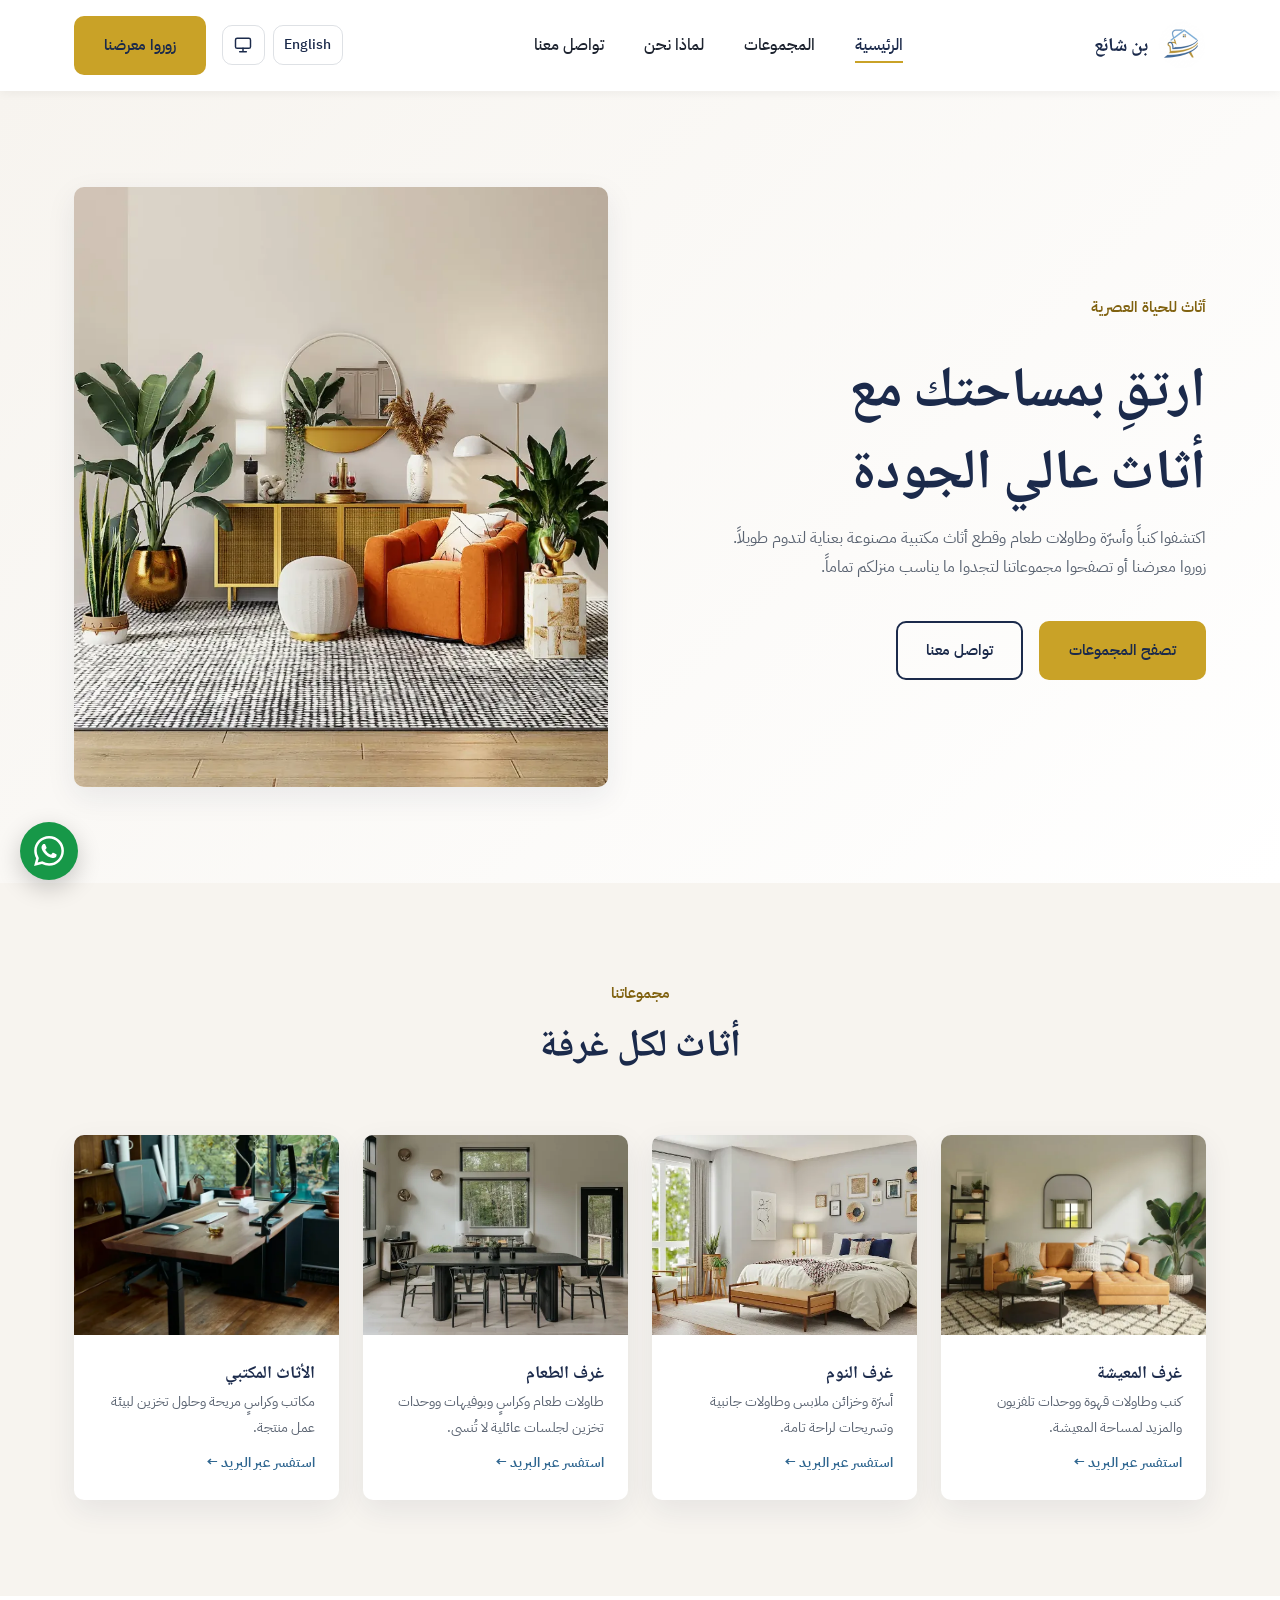
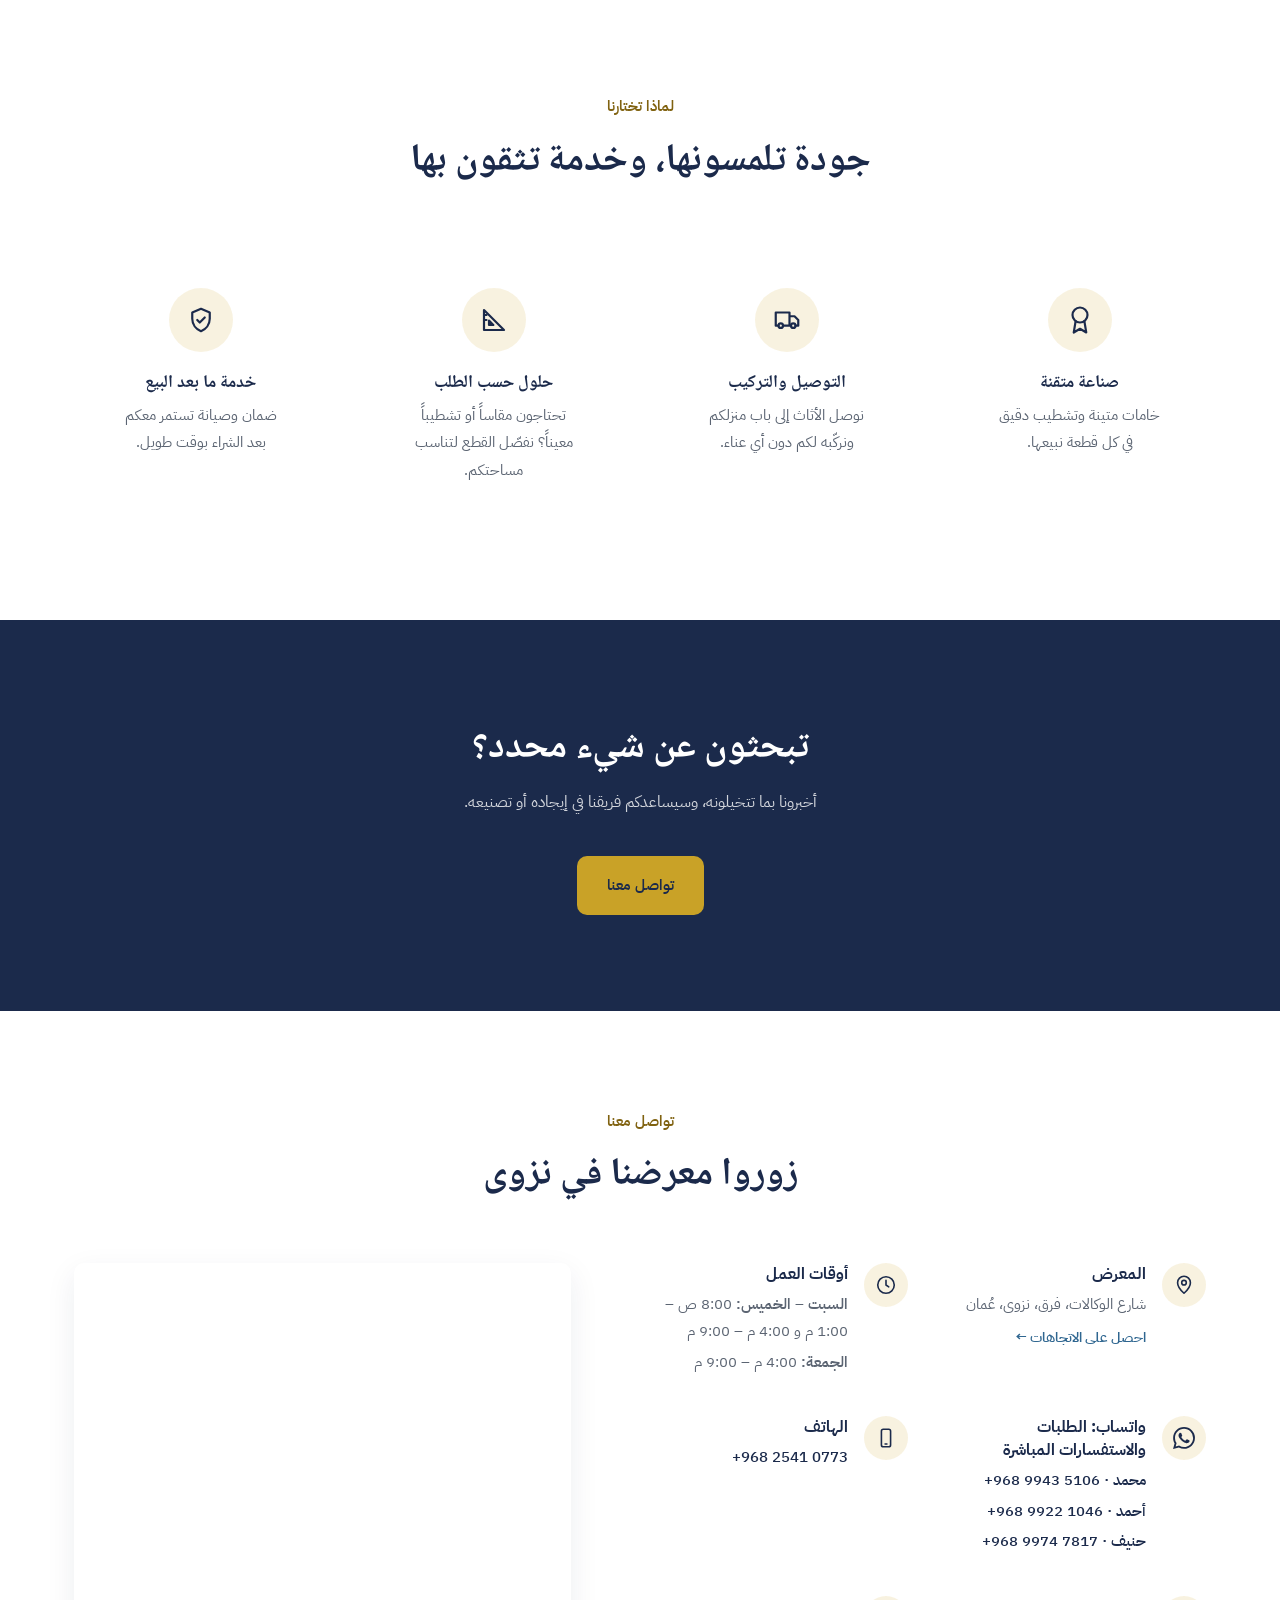
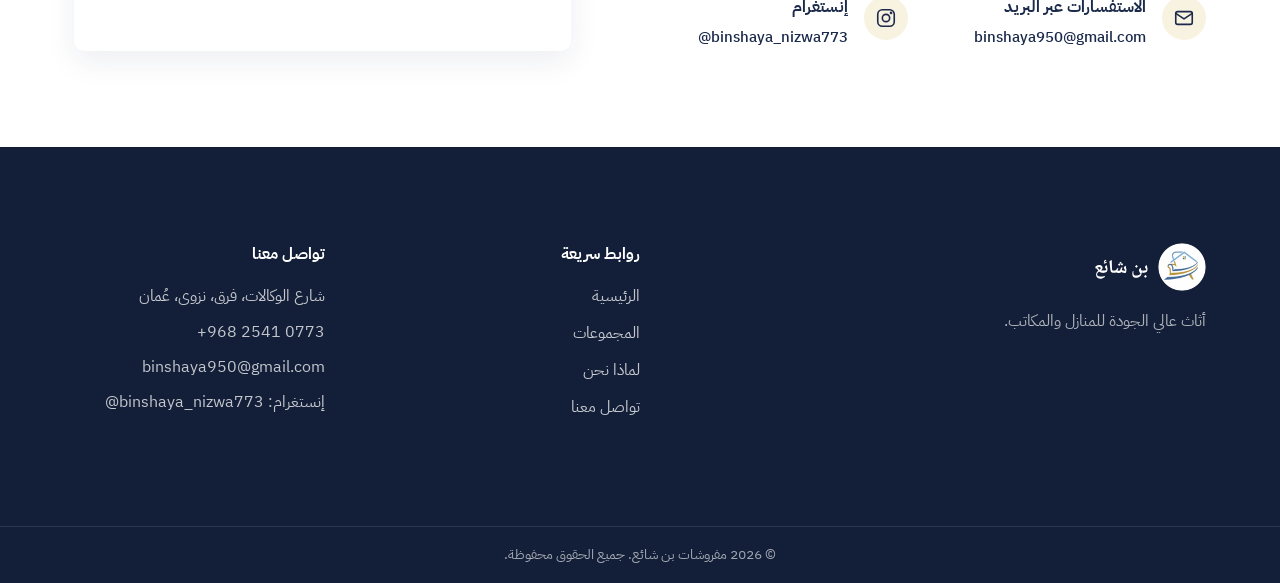
==== docs/ar/index.html @ 0870b2ce "Add Arabic version of the site with a language switch New /ar/ page (lang=ar, dir=rtl) with full Ara" ====
<!DOCTYPE html>
<html lang = "ar" dir = "rtl">
<head>
    <meta charset ="UTF-8">
    <meta name ="viewport" content="width=device-width, initial-scale=1.0">
    <meta name = "description" content = "معرض مفروشات بن شائع في فرق، نزوى: كنب وغرف نوم وطاولات طعام وأثاث مكتبي، مع التوصيل والتركيب والتفصيل حسب المقاس. زوروا معرضنا أو راسلونا عبر واتساب.">
    <meta name = "theme-color" content = "#1B2A4B">
    <meta name = "color-scheme" content = "light dark">

    <!-- Apply the saved theme before the page is drawn, so it never flashes the wrong colours -->
    <script>
        try {
            const savedTheme = localStorage.getItem('theme');
            if (savedTheme === 'light' || savedTheme === 'dark') document.documentElement.dataset.theme = savedTheme;
        } catch (error) {}
    </script>

    <title> مفروشات بن شائع | معرض أثاث في نزوى، عُمان </title>

    <link rel = "canonical" href = "https://binshaya-furniture.github.io/ar/">
    <link rel = "alternate" hreflang = "en" href = "https://binshaya-furniture.github.io/">
    <link rel = "alternate" hreflang = "ar" href = "https://binshaya-furniture.github.io/ar/">
    <link rel = "alternate" hreflang = "x-default" href = "https://binshaya-furniture.github.io/">
    <link rel = "icon" href = "../assets/images/logo-96.png" type = "image/png" sizes = "96x96">
    <link rel = "apple-touch-icon" href = "../assets/images/apple-touch-icon.png">

    <!-- Link previews when the site is shared (WhatsApp, Instagram, Facebook, X) -->
    <meta property = "og:type" content = "website">
    <meta property = "og:site_name" content = "مفروشات بن شائع">
    <meta property = "og:title" content = "مفروشات بن شائع | معرض أثاث في نزوى، عُمان">
    <meta property = "og:description" content = "كنب وغرف نوم وطاولات طعام وأثاث مكتبي، مع التوصيل والتركيب والتفصيل حسب المقاس. زوروا معرضنا في فرق، نزوى.">
    <meta property = "og:url" content = "https://binshaya-furniture.github.io/ar/">
    <meta property = "og:image" content = "https://binshaya-furniture.github.io/assets/images/og-image-ar.jpg">
    <meta property = "og:image:width" content = "1200">
    <meta property = "og:image:height" content = "630">
    <meta property = "og:image:alt" content = "معرض مفروشات بن شائع في نزوى، عُمان">
    <meta property = "og:locale" content = "ar_OM">
    <meta property = "og:locale:alternate" content = "en_US">
    <meta name = "twitter:card" content = "summary_large_image">

    <!-- Business details for Google Search and Maps -->
    <script type = "application/ld+json">
    {
        "@context": "https://schema.org",
        "@type": "FurnitureStore",
        "name": "مفروشات بن شائع",
        "alternateName": "Bin Shaya'a Furniture",
        "url": "https://binshaya-furniture.github.io/ar/",
        "logo": "https://binshaya-furniture.github.io/assets/images/logo.png",
        "image": "https://binshaya-furniture.github.io/assets/images/og-image-ar.jpg",
        "telephone": "+96825410773",
        "email": "binshaya950@gmail.com",
        "address": {
            "@type": "PostalAddress",
            "streetAddress": "شارع الوكالات، فرق",
            "addressLocality": "نزوى",
            "addressRegion": "الداخلية",
            "addressCountry": "OM"
        },
        "geo": {
            "@type": "GeoCoordinates",
            "latitude": 22.8949019,
            "longitude": 57.5307209
        },
        "hasMap": "https://maps.app.goo.gl/mPP3jFH5fj2A8CNR6",
        "openingHoursSpecification": [
            {
                "@type": "OpeningHoursSpecification",
                "dayOfWeek": ["Saturday", "Sunday", "Monday", "Tuesday", "Wednesday", "Thursday"],
                "opens": "08:00",
                "closes": "13:00"
            },
            {
                "@type": "OpeningHoursSpecification",
                "dayOfWeek": ["Saturday", "Sunday", "Monday", "Tuesday", "Wednesday", "Thursday", "Friday"],
                "opens": "16:00",
                "closes": "21:00"
            }
        ],
        "sameAs": ["https://www.instagram.com/binshaya_nizwa773/"]
    }
    </script>

    <!-- Google Fonts -->
    <link rel = "preconnect" href = "https://fonts.googleapis.com">
    <link rel = "preconnect" href = "https://fonts.gstatic.com" crossorigin>
    <link href = "https://fonts.googleapis.com/css2?family=Fraunces:opsz,wght@9..144,600..700&family=IBM+Plex+Sans+Arabic:wght@400;500;600&family=Noto+Naskh+Arabic:wght@600..700&display=swap" rel = "stylesheet">

    <link rel = "stylesheet" href = "../css/style.css">

</head>
<body>

    <header class = "site-header">
        <div class = "container nav-container">

            <a href = "#home" class = "logo">
                <img src = "../assets/images/logo-96.png" class = "logo-img" alt = "" width = "96" height = "96">
                <span class = "logo-text"> بن شائع </span>
            </a>

            <nav class = "main-nav" id = "main-nav" aria-label = "القائمة الرئيسية">
                <ul class = "nav-list" >

                    <li><a href="#home" class = "nav-link"> الرئيسية </a></li>
                    <li><a href="#collections" class = "nav-link"> المجموعات </a></li>
                    <li><a href="#why-us" class = "nav-link"> لماذا نحن </a></li>
                    <li><a href="#contact" class = "nav-link"> تواصل معنا </a></li>

                </ul>
            </nav>

            <div class = "header-actions">

                <a href = "../" class = "lang-switch" lang = "en" hreflang = "en"> English </a>

                <div class = "theme-switcher">
                    <button type = "button" class = "theme-toggle" id = "theme-toggle" aria-label = "المظهر" aria-haspopup = "true" aria-expanded = "false" aria-controls = "theme-menu">
                        <svg class = "theme-icon theme-icon-light" viewBox = "0 0 24 24" aria-hidden = "true"><circle cx = "12" cy = "12" r = "4"/><path d = "M12 2v2M12 20v2M4.9 4.9l1.4 1.4M17.7 17.7l1.4 1.4M2 12h2M20 12h2M4.9 19.1l1.4-1.4M17.7 6.3l1.4-1.4"/></svg>
                        <svg class = "theme-icon theme-icon-dark" viewBox = "0 0 24 24" aria-hidden = "true"><path d = "M20 14.5A8 8 0 0 1 9.5 4a8 8 0 1 0 10.5 10.5z"/></svg>
                        <svg class = "theme-icon theme-icon-system" viewBox = "0 0 24 24" aria-hidden = "true"><rect x = "3" y = "4" width = "18" height = "12" rx = "2"/><path d = "M8 20h8M12 16v4"/></svg>
                    </button>
                    <div class = "theme-menu" id = "theme-menu" role = "group" aria-label = "المظهر" hidden>
                        <button type = "button" data-theme-choice = "light" aria-pressed = "false">
                            <svg viewBox = "0 0 24 24" aria-hidden = "true"><circle cx = "12" cy = "12" r = "4"/><path d = "M12 2v2M12 20v2M4.9 4.9l1.4 1.4M17.7 17.7l1.4 1.4M2 12h2M20 12h2M4.9 19.1l1.4-1.4M17.7 6.3l1.4-1.4"/></svg>
                            فاتح
                        </button>
                        <button type = "button" data-theme-choice = "system" aria-pressed = "true">
                            <svg viewBox = "0 0 24 24" aria-hidden = "true"><rect x = "3" y = "4" width = "18" height = "12" rx = "2"/><path d = "M8 20h8M12 16v4"/></svg>
                            حسب الجهاز
                        </button>
                        <button type = "button" data-theme-choice = "dark" aria-pressed = "false">
                            <svg viewBox = "0 0 24 24" aria-hidden = "true"><path d = "M20 14.5A8 8 0 0 1 9.5 4a8 8 0 1 0 10.5 10.5z"/></svg>
                            داكن
                        </button>
                    </div>
                </div>

                <a href = "#contact" class = "btn btn-primary nav-cta"> زوروا معرضنا </a>

                <button class = "nav-toggle" id = "nav-toggle" aria-label = "فتح القائمة" aria-expanded = "false" aria-controls = "main-nav">
                    <span class = "bar"></span>
                    <span class = "bar"></span>
                    <span class = "bar"></span>
                </button>

            </div>

        </div>
    </header>

    <!-- Main content (Hero section) -->

    <main>

        <section class = "hero" id = "home">
            <div class = "container hero-container">

                <div class = "hero-content">

                    <p class = "eyebrow"> أثاث للحياة العصرية </p>
                    <h1> ارتقِ بمساحتك مع أثاث عالي الجودة </h1>
                    <p class = "hero-text"> 
                        اكتشفوا كنباً وأسرّة وطاولات طعام وقطع أثاث مكتبية مصنوعة بعناية لتدوم طويلاً.
                        زوروا معرضنا أو تصفحوا مجموعاتنا لتجدوا ما يناسب منزلكم تماماً.
                    </p>

                    <div class = "hero-actions">
                        <a href = "#collections" class = "btn btn-primary"> تصفح المجموعات </a>
                        <a href = "#contact" class = "btn btn-outline"> تواصل معنا </a>
                    </div>

                </div>

                <div class = "hero-image">
                    <img src = "../assets/images/hero.webp" srcset = "../assets/images/hero-800.webp 800w, ../assets/images/hero.webp 1200w" sizes = "(max-width: 960px) calc(100vw - 48px), 534px" alt = "غرفة معيشة عصرية مع كنبة مريحة" width = "1200" height = "2133" fetchpriority = "high">
                </div>

            </div>
        </section>

        <!-- Collections section -->

        <section class = "collections section section-alt" id = "collections">
            <div class = "container">

                <div class = "section-header">
                    <p class = "eyebrow"> مجموعاتنا </p>
                    <h2> أثاث لكل غرفة </h2>
                </div>

                <div class = "collections-grid">

                    <article class = "collection-card">
                        <img src = "../assets/images/living-room.webp" srcset = "../assets/images/living-room-600.webp 600w, ../assets/images/living-room.webp 1200w" sizes = "(max-width: 720px) calc(100vw - 48px), (max-width: 960px) calc(50vw - 36px), 270px" alt = "مجموعة أثاث غرف المعيشة" width = "1200" height = "1200" loading = "lazy">
                        <div class = "collection-info">
                            <h3> غرف المعيشة </h3>
                            <p> كنب وطاولات قهوة ووحدات تلفزيون والمزيد لمساحة المعيشة.</p>
                            <a href = "mailto:binshaya950@gmail.com?subject=%D8%A7%D8%B3%D8%AA%D9%81%D8%B3%D8%A7%D8%B1%3A%20%D8%A3%D8%AB%D8%A7%D8%AB%20%D8%BA%D8%B1%D9%81%20%D8%A7%D9%84%D9%85%D8%B9%D9%8A%D8%B4%D8%A9" class = "text-link"> استفسر عبر البريد &larr;</a>
                        </div>
                    </article>

                    <article class = "collection-card">
                        <img src = "../assets/images/bedroom.webp" srcset = "../assets/images/bedroom-600.webp 600w, ../assets/images/bedroom.webp 1200w" sizes = "(max-width: 720px) calc(100vw - 48px), (max-width: 960px) calc(50vw - 36px), 270px" alt = "مجموعة أثاث غرف النوم" width = "1200" height = "675" loading = "lazy">
                        <div class = "collection-info">
                            <h3> غرف النوم </h3>
                            <p> أسرّة وخزائن ملابس وطاولات جانبية وتسريحات لراحة تامة.</p>
                            <a href = "mailto:binshaya950@gmail.com?subject=%D8%A7%D8%B3%D8%AA%D9%81%D8%B3%D8%A7%D8%B1%3A%20%D8%A3%D8%AB%D8%A7%D8%AB%20%D8%BA%D8%B1%D9%81%20%D8%A7%D9%84%D9%86%D9%88%D9%85" class = "text-link"> استفسر عبر البريد &larr;</a>
                        </div>
                    </article>

                    <article class = "collection-card">
                        <img src = "../assets/images/dining-room.webp" srcset = "../assets/images/dining-room-600.webp 600w, ../assets/images/dining-room.webp 1200w" sizes = "(max-width: 720px) calc(100vw - 48px), (max-width: 960px) calc(50vw - 36px), 270px" alt = "مجموعة أثاث غرف الطعام" width = "1200" height = "800" loading = "lazy">
                        <div class = "collection-info">
                            <h3> غرف الطعام </h3>
                            <p> طاولات طعام وكراسٍ وبوفيهات ووحدات تخزين لجلسات عائلية لا تُنسى.</p>
                            <a href = "mailto:binshaya950@gmail.com?subject=%D8%A7%D8%B3%D8%AA%D9%81%D8%B3%D8%A7%D8%B1%3A%20%D8%A3%D8%AB%D8%A7%D8%AB%20%D8%BA%D8%B1%D9%81%20%D8%A7%D9%84%D8%B7%D8%B9%D8%A7%D9%85" class = "text-link"> استفسر عبر البريد &larr;</a>
                        </div>
                    </article>

                    <article class = "collection-card">
                        <img src = "../assets/images/office.webp" srcset = "../assets/images/office-600.webp 600w, ../assets/images/office.webp 1200w" sizes = "(max-width: 720px) calc(100vw - 48px), (max-width: 960px) calc(50vw - 36px), 270px" alt = "مجموعة الأثاث المكتبي" width = "1200" height = "1800" loading = "lazy">
                        <div class = "collection-info">
                            <h3> الأثاث المكتبي </h3>
                            <p> مكاتب وكراسٍ مريحة وحلول تخزين لبيئة عمل منتجة.</p>
                            <a href = "mailto:binshaya950@gmail.com?subject=%D8%A7%D8%B3%D8%AA%D9%81%D8%B3%D8%A7%D8%B1%3A%20%D8%A7%D9%84%D8%A3%D8%AB%D8%A7%D8%AB%20%D8%A7%D9%84%D9%85%D9%83%D8%AA%D8%A8%D9%8A" class = "text-link"> استفسر عبر البريد &larr;</a>
                        </div>
                    </article>
                </div>
            </div>
        </section>

        <!-- Features section -->

        <section class = "features section" id = "why-us">
            <div class = "container">

                <div class = "section-header">
                    <p class = "eyebrow"> لماذا تختارنا </p>
                    <h2> جودة تلمسونها، وخدمة تثقون بها </h2>
                </div>

                <div class = "features-grid">

                    <article class = "feature-card">
                        <span class = "feature-icon" aria-hidden = "true">
                            <svg viewBox = "0 0 24 24"><circle cx = "12" cy = "8" r = "6"/><path d = "M15.5 12.9 17 22l-5-3-5 3 1.5-9.1"/></svg>
                        </span>
                        <h3> صناعة متقنة </h3>
                        <p> خامات متينة وتشطيب دقيق في كل قطعة نبيعها.</p>
                    </article>

                    <article class = "feature-card">
                        <span class = "feature-icon" aria-hidden = "true">
                            <svg viewBox = "0 0 24 24"><path d = "M3 16.5V6h11v10.5M14 9h4l3 3v4.5M3 16.5h2.2M8.8 16.5h6.4M18.8 16.5H21"/><circle cx = "7" cy = "16.5" r = "1.8"/><circle cx = "17" cy = "16.5" r = "1.8"/></svg>
                        </span>
                        <h3> التوصيل والتركيب </h3>
                        <p> نوصل الأثاث إلى باب منزلكم ونركّبه لكم دون أي عناء.</p>
                    </article>

                    <article class = "feature-card">
                        <span class = "feature-icon" aria-hidden = "true">
                            <svg viewBox = "0 0 24 24"><path d = "M4 20V4l16 16z"/><path d = "M8 16v-3.5l3.5 3.5z"/><path d = "M4 8h2M4 12h2"/></svg>
                        </span>
                        <h3> حلول حسب الطلب </h3>
                        <p> تحتاجون مقاساً أو تشطيباً معيناً؟ نفصّل القطع لتناسب مساحتكم.</p>
                    </article>

                    <article class = "feature-card">
                        <span class = "feature-icon" aria-hidden = "true">
                            <svg viewBox = "0 0 24 24"><path d = "M12 3l7 3v5c0 4.5-3 8.3-7 10-4-1.7-7-5.5-7-10V6z"/><path d = "m9 12 2 2 4-4"/></svg>
                        </span>
                        <h3> خدمة ما بعد البيع </h3>
                        <p> ضمان وصيانة تستمر معكم بعد الشراء بوقت طويل.</p>
                    </article>

                </div>

            </div>
        </section>

        <!-- Call-to-action section -->

        <section class = "cta section" aria-labelledby="cta-title">

            <div class = "container cta-container">
                <h2 id = "cta-title"> تبحثون عن شيء محدد؟ </h2>
                <p> أخبرونا بما تتخيلونه، وسيساعدكم فريقنا في إيجاده أو تصنيعه.</p>
                <a href = "#contact" class = "btn btn-primary"> تواصل معنا </a>
            </div>

        </section>

        <!-- Contact section -->

        <section class = "contact section" id = "contact">
            <div class = "container">

                <div class = "section-header">
                    <p class = "eyebrow"> تواصل معنا </p>
                    <h2> زوروا معرضنا في نزوى </h2>
                </div>

                <div class = "contact-grid">

                    <div class = "contact-details">

                        <div class = "contact-item">
                            <span class = "contact-icon" aria-hidden = "true">
                                <svg viewBox = "0 0 24 24"><path d = "M12 21s-7-6.2-7-11.5a7 7 0 0 1 14 0C19 14.8 12 21 12 21z"/><circle cx = "12" cy = "9.5" r = "2.5"/></svg>
                            </span>
                            <div>
                                <h3> المعرض </h3>
                                <p> شارع الوكالات، فرق، نزوى، عُمان </p>
                                <a href = "https://maps.app.goo.gl/mPP3jFH5fj2A8CNR6" class = "text-link" target = "_blank" rel = "noopener"> احصل على الاتجاهات &larr;</a>
                            </div>
                        </div>

                        <div class = "contact-item">
                            <span class = "contact-icon" aria-hidden = "true">
                                <svg viewBox = "0 0 24 24"><circle cx = "12" cy = "12" r = "9"/><path d = "M12 7v5l3 2"/></svg>
                            </span>
                            <div>
                                <h3> أوقات العمل </h3>
                                <p><strong> السبت &ndash; الخميس: </strong> 8:00 ص &ndash; 1:00 م و 4:00 م &ndash; 9:00 م </p>
                                <p><strong> الجمعة: </strong> 4:00 م &ndash; 9:00 م </p>
                            </div>
                        </div>

                        <div class = "contact-item">
                            <span class = "contact-icon" aria-hidden = "true">
                                <svg viewBox = "0 0 24 24" class = "icon-fill"><path d = "M17.472 14.382c-.297-.149-1.758-.867-2.03-.967-.273-.099-.471-.148-.67.15-.197.297-.767.966-.94 1.164-.173.199-.347.223-.644.075-.297-.15-1.255-.463-2.39-1.475-.883-.788-1.48-1.761-1.653-2.059-.173-.297-.018-.458.13-.606.134-.133.298-.347.446-.52.149-.174.198-.298.298-.497.099-.198.05-.371-.025-.52-.075-.149-.669-1.612-.916-2.207-.242-.579-.487-.5-.669-.51-.173-.008-.371-.01-.57-.01-.198 0-.52.074-.792.372-.272.297-1.04 1.016-1.04 2.479 0 1.462 1.065 2.875 1.213 3.074.149.198 2.096 3.2 5.077 4.487.709.306 1.262.489 1.694.625.712.227 1.36.195 1.871.118.571-.085 1.758-.719 2.006-1.413.248-.694.248-1.289.173-1.413-.074-.124-.272-.198-.57-.347m-5.421 7.403h-.004a9.87 9.87 0 01-5.031-1.378l-.361-.214-3.741.982.998-3.648-.235-.374a9.86 9.86 0 01-1.51-5.26c.001-5.45 4.436-9.884 9.888-9.884 2.64 0 5.122 1.03 6.988 2.898a9.825 9.825 0 012.893 6.994c-.003 5.45-4.437 9.884-9.885 9.884m8.413-18.297A11.815 11.815 0 0012.05 0C5.495 0 .16 5.335.157 11.892c0 2.096.547 4.142 1.588 5.945L.057 24l6.305-1.654a11.882 11.882 0 005.683 1.448h.005c6.554 0 11.89-5.335 11.893-11.893a11.821 11.821 0 00-3.48-8.413Z"/></svg>
                            </span>
                            <div>
                                <h3> واتساب: الطلبات والاستفسارات المباشرة </h3>
                                <ul class = "contact-list">
                                    <li><a href = "https://wa.me/96899435106?text=%D9%85%D8%B1%D8%AD%D8%A8%D8%A7%D9%8B%20%D9%85%D9%81%D8%B1%D9%88%D8%B4%D8%A7%D8%AA%20%D8%A8%D9%86%20%D8%B4%D8%A7%D8%A6%D8%B9%D8%8C%20%D8%A3%D8%AA%D9%88%D8%A7%D8%B5%D9%84%20%D9%85%D8%B9%D9%83%D9%85%20%D9%85%D9%86%20%D9%85%D9%88%D9%82%D8%B9%D9%83%D9%85%20%D8%A7%D9%84%D8%A5%D9%84%D9%83%D8%AA%D8%B1%D9%88%D9%86%D9%8A." target = "_blank" rel = "noopener"> محمد &middot; <span dir = "ltr">+968 9943 5106</span> </a></li>
                                    <li><a href = "https://wa.me/96899221046?text=%D9%85%D8%B1%D8%AD%D8%A8%D8%A7%D9%8B%20%D9%85%D9%81%D8%B1%D9%88%D8%B4%D8%A7%D8%AA%20%D8%A8%D9%86%20%D8%B4%D8%A7%D8%A6%D8%B9%D8%8C%20%D8%A3%D8%AA%D9%88%D8%A7%D8%B5%D9%84%20%D9%85%D8%B9%D9%83%D9%85%20%D9%85%D9%86%20%D9%85%D9%88%D9%82%D8%B9%D9%83%D9%85%20%D8%A7%D9%84%D8%A5%D9%84%D9%83%D8%AA%D8%B1%D9%88%D9%86%D9%8A." target = "_blank" rel = "noopener"> أحمد &middot; <span dir = "ltr">+968 9922 1046</span> </a></li>
                                    <li><a href = "https://wa.me/96899747817?text=%D9%85%D8%B1%D8%AD%D8%A8%D8%A7%D9%8B%20%D9%85%D9%81%D8%B1%D9%88%D8%B4%D8%A7%D8%AA%20%D8%A8%D9%86%20%D8%B4%D8%A7%D8%A6%D8%B9%D8%8C%20%D8%A3%D8%AA%D9%88%D8%A7%D8%B5%D9%84%20%D9%85%D8%B9%D9%83%D9%85%20%D9%85%D9%86%20%D9%85%D9%88%D9%82%D8%B9%D9%83%D9%85%20%D8%A7%D9%84%D8%A5%D9%84%D9%83%D8%AA%D8%B1%D9%88%D9%86%D9%8A." target = "_blank" rel = "noopener"> حنيف &middot; <span dir = "ltr">+968 9974 7817</span> </a></li>
                                </ul>
                            </div>
                        </div>

                        <div class = "contact-item">
                            <span class = "contact-icon" aria-hidden = "true">
                                <svg viewBox = "0 0 24 24"><rect x = "7" y = "2.5" width = "10" height = "19" rx = "2"/><path d = "M11 18.5h2"/></svg>
                            </span>
                            <div>
                                <h3> الهاتف </h3>
                                <p><a href = "tel:+96825410773" dir = "ltr"> +968 2541 0773 </a></p>
                            </div>
                        </div>

                        <div class = "contact-item">
                            <span class = "contact-icon" aria-hidden = "true">
                                <svg viewBox = "0 0 24 24"><rect x = "3" y = "5" width = "18" height = "14" rx = "2"/><path d = "m3 7 9 6 9-6"/></svg>
                            </span>
                            <div>
                                <h3> الاستفسارات عبر البريد </h3>
                                <p><a href = "mailto:binshaya950@gmail.com"> binshaya950@gmail.com </a></p>
                            </div>
                        </div>

                        <div class = "contact-item">
                            <span class = "contact-icon" aria-hidden = "true">
                                <svg viewBox = "0 0 24 24"><rect x = "3" y = "3" width = "18" height = "18" rx = "5"/><circle cx = "12" cy = "12" r = "4"/><circle cx = "17.5" cy = "6.5" r = "0.6"/></svg>
                            </span>
                            <div>
                                <h3> إنستغرام </h3>
                                <p><a href = "https://www.instagram.com/binshaya_nizwa773/" target = "_blank" rel = "noopener" dir = "ltr"> @binshaya_nizwa773 </a></p>
                            </div>
                        </div>

                    </div>

                    <div class = "contact-map">
                        <iframe src = "https://www.google.com/maps/embed?origin=mfe&amp;pb=!1m3!2m1!1s22.8949019,57.5307209!6i16" title = "خريطة توضح موقع معرض مفروشات بن شائع في فرق، نزوى" loading = "lazy" referrerpolicy = "no-referrer-when-downgrade" allowfullscreen></iframe>
                    </div>

                </div>

            </div>
        </section>

    </main>

    <!-- Footer section -->

    <footer class = "site-footer">
        <div class = "container footer-grid">

            <div class = "footer-brand">
                <a href = "#home" class = "logo">
                    <img src = "../assets/images/logo-96.png" class = "logo-img" alt = "" width = "96" height = "96">
                    <span class = "logo-text"> بن شائع </span>
                </a>
                <p> أثاث عالي الجودة للمنازل والمكاتب.</p>
            </div>

            <div class = "footer-links">
                <h2> روابط سريعة </h2>
                <ul>
                    <li><a href = "#home"> الرئيسية </a></li>
                    <li><a href = "#collections"> المجموعات </a></li>
                    <li><a href = "#why-us"> لماذا نحن </a></li>
                    <li><a href = "#contact"> تواصل معنا </a></li>
                </ul>
            </div>

            <div class = "footer-contact">
                <h2> تواصل معنا </h2>
                <address>
                    <p> شارع الوكالات، فرق، نزوى، عُمان </p>
                    <p><a href = "tel:+96825410773" dir = "ltr"> +968 2541 0773 </a></p>
                    <p><a href = "mailto:binshaya950@gmail.com"> binshaya950@gmail.com </a></p>
                    <p><a href = "https://www.instagram.com/binshaya_nizwa773/" target = "_blank" rel = "noopener"> إنستغرام: <span dir = "ltr">@binshaya_nizwa773</span> </a></p>
                </address>
            </div>

        </div>

        <div class = "footer-bottom">
            <div class = "container">
                <p>&copy; <span id = "current-year"> 2026 </span> مفروشات بن شائع. جميع الحقوق محفوظة.</p>
            </div>
        </div>

    </footer>

    <!-- WhatsApp chat button (works without JavaScript; script.js only adds closing on outside click / Escape) -->

    <details class = "wa-widget" id = "wa-widget">
        <summary class = "wa-button">
            <svg viewBox = "0 0 24 24" aria-hidden = "true"><path d = "M17.472 14.382c-.297-.149-1.758-.867-2.03-.967-.273-.099-.471-.148-.67.15-.197.297-.767.966-.94 1.164-.173.199-.347.223-.644.075-.297-.15-1.255-.463-2.39-1.475-.883-.788-1.48-1.761-1.653-2.059-.173-.297-.018-.458.13-.606.134-.133.298-.347.446-.52.149-.174.198-.298.298-.497.099-.198.05-.371-.025-.52-.075-.149-.669-1.612-.916-2.207-.242-.579-.487-.5-.669-.51-.173-.008-.371-.01-.57-.01-.198 0-.52.074-.792.372-.272.297-1.04 1.016-1.04 2.479 0 1.462 1.065 2.875 1.213 3.074.149.198 2.096 3.2 5.077 4.487.709.306 1.262.489 1.694.625.712.227 1.36.195 1.871.118.571-.085 1.758-.719 2.006-1.413.248-.694.248-1.289.173-1.413-.074-.124-.272-.198-.57-.347m-5.421 7.403h-.004a9.87 9.87 0 01-5.031-1.378l-.361-.214-3.741.982.998-3.648-.235-.374a9.86 9.86 0 01-1.51-5.26c.001-5.45 4.436-9.884 9.888-9.884 2.64 0 5.122 1.03 6.988 2.898a9.825 9.825 0 012.893 6.994c-.003 5.45-4.437 9.884-9.885 9.884m8.413-18.297A11.815 11.815 0 0012.05 0C5.495 0 .16 5.335.157 11.892c0 2.096.547 4.142 1.588 5.945L.057 24l6.305-1.654a11.882 11.882 0 005.683 1.448h.005c6.554 0 11.89-5.335 11.893-11.893a11.821 11.821 0 00-3.48-8.413Z"/></svg>
            <span class = "visually-hidden"> تحدث معنا عبر واتساب </span>
        </summary>
        <div class = "wa-panel">
            <p class = "wa-title"> تحدث معنا عبر واتساب </p>
            <p class = "wa-subtitle"> للطلبات والاستفسارات المباشرة </p>
            <ul class = "wa-list">
                <li><a href = "https://wa.me/96899435106?text=%D9%85%D8%B1%D8%AD%D8%A8%D8%A7%D9%8B%20%D9%85%D9%81%D8%B1%D9%88%D8%B4%D8%A7%D8%AA%20%D8%A8%D9%86%20%D8%B4%D8%A7%D8%A6%D8%B9%D8%8C%20%D8%A3%D8%AA%D9%88%D8%A7%D8%B5%D9%84%20%D9%85%D8%B9%D9%83%D9%85%20%D9%85%D9%86%20%D9%85%D9%88%D9%82%D8%B9%D9%83%D9%85%20%D8%A7%D9%84%D8%A5%D9%84%D9%83%D8%AA%D8%B1%D9%88%D9%86%D9%8A." target = "_blank" rel = "noopener"><span class = "wa-name"> محمد </span><span class = "wa-number" dir = "ltr"> +968 9943 5106 </span></a></li>
                <li><a href = "https://wa.me/96899221046?text=%D9%85%D8%B1%D8%AD%D8%A8%D8%A7%D9%8B%20%D9%85%D9%81%D8%B1%D9%88%D8%B4%D8%A7%D8%AA%20%D8%A8%D9%86%20%D8%B4%D8%A7%D8%A6%D8%B9%D8%8C%20%D8%A3%D8%AA%D9%88%D8%A7%D8%B5%D9%84%20%D9%85%D8%B9%D9%83%D9%85%20%D9%85%D9%86%20%D9%85%D9%88%D9%82%D8%B9%D9%83%D9%85%20%D8%A7%D9%84%D8%A5%D9%84%D9%83%D8%AA%D8%B1%D9%88%D9%86%D9%8A." target = "_blank" rel = "noopener"><span class = "wa-name"> أحمد </span><span class = "wa-number" dir = "ltr"> +968 9922 1046 </span></a></li>
                <li><a href = "https://wa.me/96899747817?text=%D9%85%D8%B1%D8%AD%D8%A8%D8%A7%D9%8B%20%D9%85%D9%81%D8%B1%D9%88%D8%B4%D8%A7%D8%AA%20%D8%A8%D9%86%20%D8%B4%D8%A7%D8%A6%D8%B9%D8%8C%20%D8%A3%D8%AA%D9%88%D8%A7%D8%B5%D9%84%20%D9%85%D8%B9%D9%83%D9%85%20%D9%85%D9%86%20%D9%85%D9%88%D9%82%D8%B9%D9%83%D9%85%20%D8%A7%D9%84%D8%A5%D9%84%D9%83%D8%AA%D8%B1%D9%88%D9%86%D9%8A." target = "_blank" rel = "noopener"><span class = "wa-name"> حنيف </span><span class = "wa-number" dir = "ltr"> +968 9974 7817 </span></a></li>
            </ul>
        </div>
    </details>

    <script src = "../js/script.js"></script>

</body>
</html>
---- docs/css/style.css ----
/* --- Reset --- */

*, *::before, *::after {
  box-sizing: border-box;
  margin: 0;
  padding: 0;
}

html {
  scroll-behavior: smooth;
  scroll-padding-top: 90px; /* keeps anchored sections clear of the sticky header (88px tall on desktop) */
}

img {
  max-width: 100%;
  height: auto;
  display: block;
}

ul {
  list-style: none;
}

a {
  text-decoration: none;
  color: inherit;
}

button {
  font: inherit;
  cursor: pointer;
}


/* --- Design tokens --- */
:root {
  /* Colors */
  --color-navy: #1B2A4B;
  --color-navy-dark: #131F38;
  --color-gold: #C9A227;
  --color-gold-dark: #B48E1F;
  --color-gold-text: #806210; /* gold that stays readable as small text on light backgrounds */
  --color-blue: #2F6690;
  --color-blue-light: #8FC1E3;
  --color-offwhite: #F7F4EF;
  --color-white: #FFFFFF;
  --color-text: #1E2430;
  --color-text-light: #5B6472;

  /* Theme colours: what each part of the page uses.
     Light values here; dark values further down. */
  color-scheme: light;
  --bg: #FFFFFF;
  --bg-alt: #F7F4EF;
  --surface: #FFFFFF;
  --heading: #1B2A4B;
  --text: #1E2430;
  --text-muted: #5B6472;
  --accent-text: #806210;
  --link: #2F6690;
  --focus: #2F6690;
  --icon: #1B2A4B;
  --icon-bg: rgba(201, 162, 39, 0.14);
  --border: rgba(27, 42, 75, 0.14);
  --header-bg: #FFFFFF;
  --header-bg-scrolled: rgba(255, 255, 255, 0.96);
  --cta-bg: #1B2A4B;
  --footer-bg: #131F38;

  /* Typography */
  /* Fraunces for English headings, Noto Naskh Arabic for Arabic ones;
     IBM Plex Sans Arabic covers body text in both languages */
  --font-heading: 'Fraunces', 'Noto Naskh Arabic', serif;
  --font-body: 'IBM Plex Sans Arabic', sans-serif;

  /* Spacing scale */
  --space-xs: 0.5rem;
  --space-sm: 1rem;
  --space-md: 1.5rem;
  --space-lg: 2.5rem;
  --space-xl: 4rem;
  --space-2xl: 6rem;

  /* Shape & motion */
  --radius: 10px;
  --shadow: 0 10px 30px rgba(27, 42, 75, 0.08);
  --shadow-lg: 0 18px 40px rgba(27, 42, 75, 0.14);
  --transition: 0.3s ease;

  /* Layout */
  --container-width: 1180px;
}

/* Dark theme: chosen in the theme menu, or "System" when the device is set to dark */
:root[data-theme="dark"] {
  color-scheme: dark;
  --bg: #0F1729;
  --bg-alt: #141E33;
  --surface: #1A253D;
  --heading: #F2EDE3;
  --text: #D9DEE7;
  --text-muted: #A7B0BF;
  --accent-text: #D9B44A;
  --link: #8FC1E3;
  --focus: #8FC1E3;
  --icon: #F2EDE3;
  --icon-bg: rgba(201, 162, 39, 0.16);
  --border: rgba(255, 255, 255, 0.12);
  --header-bg: #0F1729;
  --header-bg-scrolled: rgba(15, 23, 41, 0.94);
  --cta-bg: #1E2F55;
  --footer-bg: #0A1120;
  --shadow: 0 10px 30px rgba(0, 0, 0, 0.35);
  --shadow-lg: 0 18px 40px rgba(0, 0, 0, 0.45);
}

@media (prefers-color-scheme: dark) {
  :root:not([data-theme="light"]) {
    color-scheme: dark;
    --bg: #0F1729;
    --bg-alt: #141E33;
    --surface: #1A253D;
    --heading: #F2EDE3;
    --text: #D9DEE7;
    --text-muted: #A7B0BF;
    --accent-text: #D9B44A;
    --link: #8FC1E3;
    --focus: #8FC1E3;
    --icon: #F2EDE3;
    --icon-bg: rgba(201, 162, 39, 0.16);
    --border: rgba(255, 255, 255, 0.12);
    --header-bg: #0F1729;
    --header-bg-scrolled: rgba(15, 23, 41, 0.94);
    --cta-bg: #1E2F55;
    --footer-bg: #0A1120;
    --shadow: 0 10px 30px rgba(0, 0, 0, 0.35);
    --shadow-lg: 0 18px 40px rgba(0, 0, 0, 0.45);
  }
}


/* Typography and utility classes */

body {
  font-family: var(--font-body);
  color: var(--text);
  line-height: 1.6;
  background: var(--bg);
  transition: background-color var(--transition), color var(--transition);
  -webkit-font-smoothing: antialiased;
}

strong {
  font-weight: 600; /* the body font is loaded up to 600 */
}

h1, h2, h3 {
  font-family: var(--font-heading);
  font-weight: 600;
  line-height: 1.2;
  color: var(--heading);
  text-wrap: balance; /* spreads words evenly so no word is left alone on the last line */
}

h2 {
  font-size: clamp(1.8rem, 3vw, 2.5rem);
  margin-bottom: var(--space-sm);
}

/* Keyboard focus ring: blue on light sections, gold on the navy ones */
:focus-visible {
  outline: 3px solid var(--focus);
  outline-offset: 3px;
}

.cta :focus-visible,
.site-footer :focus-visible {
  outline-color: var(--color-gold);
}

/* --- Layout utilities --- */
.container {
  max-width: var(--container-width);
  margin-inline: auto;
  padding-inline: var(--space-md);
}

.section {
  padding-block: var(--space-2xl);
}

.section-alt {
  background: var(--bg-alt);
}

.section-header {
  text-align: center;
  max-width: 600px;
  margin-inline: auto;
  margin-bottom: var(--space-xl);
}

/* Hidden on screen but still read out by screen readers */
.visually-hidden {
  position: absolute;
  width: 1px;
  height: 1px;
  margin: -1px;
  overflow: hidden;
  clip: rect(0, 0, 0, 0);
  white-space: nowrap;
  border: 0;
}

.eyebrow {
  display: inline-block;
  text-transform: uppercase;
  letter-spacing: 0.08em;
  font-size: 0.85rem;
  font-weight: 600;
  color: var(--accent-text);
  margin-bottom: var(--space-xs);
}

/* --- Buttons --- */
.btn {
  display: inline-flex;
  align-items: center;
  justify-content: center;
  padding: 0.85rem 1.75rem;
  border-radius: var(--radius);
  font-weight: 600;
  font-size: 0.95rem;
  border: 2px solid transparent;
  transition: var(--transition);
}

.btn-primary {
  background: var(--color-gold);
  color: var(--color-navy);
}

.btn-primary:hover {
  background: var(--color-gold-dark);
  transform: translateY(-2px);
}

.btn-outline {
  border-color: var(--heading);
  color: var(--heading);
}

.btn-outline:hover {
  background: var(--heading);
  color: var(--bg);
  transform: translateY(-2px);
}


/* --- Header and navigation --- */

.site-header {
  position: sticky;
  top: 0;
  z-index: 100;
  background: var(--header-bg);
  box-shadow: 0 2px 10px rgba(0, 0, 0, 0.05);
  transition: box-shadow var(--transition), background-color var(--transition);
}

/* Added by script.js once the page is scrolled */
.site-header.scrolled {
  background: var(--header-bg-scrolled);
  backdrop-filter: blur(8px);
  box-shadow: 0 6px 20px rgba(27, 42, 75, 0.12);
}

.nav-container {
  display: flex;
  align-items: center;
  justify-content: space-between;
  padding-block: var(--space-sm);
}

.logo {
  display: flex;
  align-items: center;
  gap: 0.6rem;
}

.logo-img {
  width: 48px;
  height: 48px;
  border-radius: 50%;
  object-fit: cover;
}

.logo-text {
  font-family: var(--font-heading);
  font-weight: 700;
  font-size: 1.2rem;
  color: var(--heading);
}

.nav-list {
  display: flex;
  gap: var(--space-lg);
}

.nav-link {
  font-weight: 500;
  position: relative;
  padding-block: 0.25rem;
}

.nav-link::after {
  content: '';
  position: absolute;
  inset-inline-start: 0;
  bottom: -2px;
  width: 0;
  height: 2px;
  background: var(--color-gold);
  transition: var(--transition);
}

.nav-link:hover::after,
.nav-link:focus-visible::after,
.nav-link.active::after {
  width: 100%;
}

.nav-link.active {
  color: var(--heading);
}

/* Right side of the header: language, theme, showroom button, menu toggle */
.header-actions {
  display: flex;
  align-items: center;
  gap: var(--space-xs);
}

.nav-cta {
  margin-inline-start: var(--space-xs);
}

.theme-toggle,
.lang-switch {
  display: inline-flex;
  align-items: center;
  justify-content: center;
  height: 40px;
  min-width: 40px;
  padding-inline: 0.65rem;
  border: 1px solid var(--border);
  border-radius: var(--radius);
  background: transparent;
  color: var(--heading);
  font-size: 0.9rem;
  font-weight: 500;
  transition: var(--transition);
}

.theme-toggle:hover,
.lang-switch:hover {
  background: var(--bg-alt);
}

.theme-switcher {
  position: relative;
}

/* Small line icons used by the theme switcher */
.theme-icon,
.theme-menu svg {
  width: 20px;
  height: 20px;
  fill: none;
  stroke: currentColor;
  stroke-width: 1.75;
  stroke-linecap: round;
  stroke-linejoin: round;
}

/* The toggle shows the icon of the current choice */
.theme-icon {
  display: none;
}

:root[data-theme="light"] .theme-icon-light,
:root[data-theme="dark"] .theme-icon-dark,
:root:not([data-theme]) .theme-icon-system {
  display: block;
}

.theme-menu {
  position: absolute;
  top: calc(100% + 8px);
  inset-inline-end: 0;
  z-index: 110;
  display: flex;
  flex-direction: column;
  gap: 2px;
  min-width: 170px;
  padding: 0.4rem;
  background: var(--surface);
  border: 1px solid var(--border);
  border-radius: var(--radius);
  box-shadow: var(--shadow-lg);
}

.theme-menu[hidden] {
  display: none;
}

.theme-menu button {
  display: flex;
  align-items: center;
  gap: 0.6rem;
  width: 100%;
  padding: 0.55rem 0.7rem;
  border: 0;
  border-radius: 8px;
  background: none;
  color: var(--text);
  text-align: start;
  transition: var(--transition);
}

.theme-menu button:hover {
  background: var(--bg-alt);
}

.theme-menu button[aria-pressed="true"] {
  background: var(--icon-bg);
  color: var(--heading);
  font-weight: 600;
}

.nav-toggle {
  display: none;
  flex-direction: column;
  gap: 5px;
  padding: 10px 7px; /* bigger tap area around the three bars */
  background: none;
  border: none;
}

.nav-toggle .bar {
  width: 26px;
  height: 3px;
  background: var(--heading);
  border-radius: 2px;
  transition: var(--transition);
}

/* Hamburger turns into an X while the menu is open (bars are 3px + 5px gap = 8px apart) */
.nav-toggle.active .bar:nth-child(1) {
  transform: translateY(8px) rotate(45deg);
}

.nav-toggle.active .bar:nth-child(2) {
  opacity: 0;
}

.nav-toggle.active .bar:nth-child(3) {
  transform: translateY(-8px) rotate(-45deg);
}


/* --- Hero Section --- */

.hero {
  padding-block: var(--space-2xl);
  background: linear-gradient(135deg, var(--bg-alt) 0%, var(--bg) 100%);
}

.hero-container {
  display: grid;
  grid-template-columns: 1fr 1fr;
  gap: var(--space-xl);
  align-items: center;
}

.hero-content h1 {
  font-size: clamp(2.2rem, 5vw, 3.5rem);
  margin-block: var(--space-sm);
}

.hero-text {
  color: var(--text-muted);
  margin-bottom: var(--space-lg);
  max-width: 480px;
}

.hero-actions {
  display: flex;
  gap: var(--space-sm);
  flex-wrap: wrap;
}

/* The hero photo is a tall portrait, so crop it to a steadier shape */
.hero-image img {
  width: 100%;
  aspect-ratio: 4 / 5;
  max-height: 600px;
  object-fit: cover;
  object-position: center 65%;
  border-radius: var(--radius);
  box-shadow: var(--shadow);
}


/* --- Features Section --- */

.features-grid {
  display: grid;
  grid-template-columns: repeat(4, 1fr);
  gap: var(--space-lg);
}

.feature-card {
  text-align: center;
  padding: var(--space-lg);
  border-radius: var(--radius);
  transition: var(--transition);
}

.feature-card:hover {
  transform: translateY(-6px);
  box-shadow: var(--shadow);
}

.feature-icon {
  display: inline-flex;
  align-items: center;
  justify-content: center;
  width: 64px;
  height: 64px;
  border-radius: 50%;
  background: var(--icon-bg);
  color: var(--icon);
  margin-bottom: var(--space-sm);
  transition: var(--transition);
}

/* Shared look for the line icons (features and contact) */
.feature-icon svg,
.contact-icon svg {
  width: 30px;
  height: 30px;
  fill: none;
  stroke: currentColor;
  stroke-width: 1.75;
  stroke-linecap: round;
  stroke-linejoin: round;
}

.feature-card:hover .feature-icon {
  background: var(--color-gold);
  color: var(--color-navy);
}

.feature-card h3 {
  font-size: 1.1rem;
  margin-bottom: 0.5rem;
}

.feature-card p {
  color: var(--text-muted);
  font-size: 0.95rem;
}


/* --- Collections Section --- */

.collections-grid {
  display: grid;
  grid-template-columns: repeat(4, 1fr);
  gap: var(--space-md);
}

.collection-card {
  display: flex;
  flex-direction: column;
  border-radius: var(--radius);
  overflow: hidden;
  background: var(--surface);
  box-shadow: var(--shadow);
  transition: var(--transition);
}

.collection-card:hover {
  transform: translateY(-6px);
  box-shadow: var(--shadow-lg);
}

.collection-card img {
  width: 100%;
  height: 200px;
  object-fit: cover;
  transition: transform 0.6s ease;
}

.collection-card:hover img {
  transform: scale(1.05);
}

.collection-info {
  flex: 1;
  display: flex;
  flex-direction: column;
  align-items: flex-start;
  padding: var(--space-md);
}

/* Keeps the enquiry links lined up along the bottom of every card */
.collection-info .text-link {
  margin-top: auto;
}

.collection-info h3 {
  font-size: 1.1rem;
  margin-bottom: 0.3rem;
}

.collection-info p {
  color: var(--text-muted);
  font-size: 0.9rem;
  margin-bottom: 0.6rem;
}

.text-link {
  color: var(--link);
  font-weight: 600;
  font-size: 0.9rem;
  transition: var(--transition);
}

.text-link:hover {
  color: var(--accent-text);
}


/* --- CTA Section --- */

.cta {
  background: var(--cta-bg);
  color: var(--color-white);
  text-align: center;
}

.cta h2 {
  color: var(--color-white);
}

.cta p {
  color: rgba(255, 255, 255, 0.8);
  margin-bottom: var(--space-lg);
  max-width: 500px;
  margin-inline: auto;
}

/* --- Contact Section --- */

.contact-grid {
  display: grid;
  grid-template-columns: 1.15fr 1fr;
  gap: var(--space-xl);
}

.contact-details {
  display: grid;
  grid-template-columns: repeat(2, 1fr);
  gap: var(--space-lg) var(--space-md);
  align-content: start;
}

.contact-item {
  display: flex;
  gap: var(--space-sm);
  align-items: flex-start;
}

.contact-icon {
  flex-shrink: 0;
  display: inline-flex;
  align-items: center;
  justify-content: center;
  width: 44px;
  height: 44px;
  border-radius: 50%;
  background: var(--icon-bg);
  color: var(--icon);
}

.contact-icon svg {
  width: 22px;
  height: 22px;
}

.contact-icon svg.icon-fill {
  fill: currentColor;
  stroke: none;
}

.contact-item h3 {
  font-family: var(--font-body);
  font-size: 1rem;
  font-weight: 600;
  margin-bottom: 0.3rem;
}

.contact-item p,
.contact-list li {
  color: var(--text-muted);
  font-size: 0.95rem;
}

.contact-item p + p,
.contact-list li + li {
  margin-top: 0.2rem;
}

.contact-list a {
  white-space: nowrap; /* keeps each name and number together on one line */
}

.contact-item p + .text-link {
  display: inline-block;
  margin-top: 0.4rem;
}

.contact-item a:not(.text-link) {
  color: var(--heading);
  font-weight: 500;
  transition: var(--transition);
}

.contact-item a:not(.text-link):hover {
  color: var(--link);
}

.contact-map iframe {
  display: block;
  width: 100%;
  height: 100%;
  min-height: 380px;
  border: 0;
  border-radius: var(--radius);
  box-shadow: var(--shadow);
}


/* --- WhatsApp chat button --- */

.wa-widget {
  position: fixed;
  inset-inline-end: 20px;
  bottom: 20px;
  z-index: 90;
}

.wa-button {
  list-style: none; /* hides the default ▶ marker of <summary> */
  display: flex;
  align-items: center;
  justify-content: center;
  width: 58px;
  height: 58px;
  border-radius: 50%;
  background: #179848; /* WhatsApp green, darkened so the white icon stays clear */
  color: var(--color-white);
  box-shadow: 0 8px 24px rgba(0, 0, 0, 0.2);
  cursor: pointer;
  transition: var(--transition);
}

.wa-button::-webkit-details-marker {
  display: none;
}

.wa-button:hover {
  transform: scale(1.06);
}

.wa-button svg {
  width: 30px;
  height: 30px;
  fill: currentColor;
}

.wa-panel {
  position: absolute;
  inset-inline-end: 0;
  bottom: calc(100% + 12px);
  width: 280px;
  padding: var(--space-md);
  background: var(--surface);
  border-radius: var(--radius);
  box-shadow: var(--shadow-lg);
}

.wa-title {
  font-weight: 600;
  color: var(--heading);
}

.wa-subtitle {
  font-size: 0.85rem;
  color: var(--text-muted);
  margin-bottom: var(--space-xs);
}

.wa-list a {
  display: flex;
  justify-content: space-between;
  gap: var(--space-xs);
  padding: 0.6rem 0.75rem;
  margin-inline: -0.75rem;
  border-radius: 8px;
  transition: var(--transition);
}

.wa-list a:hover {
  background: var(--bg-alt);
}

.wa-name {
  font-weight: 600;
  color: var(--heading);
}

.wa-number {
  color: var(--text-muted);
  font-size: 0.9rem;
}


/* --- Footer --- */

.site-footer {
  background: var(--footer-bg);
  color: rgba(255, 255, 255, 0.85);
}

.footer-grid {
  display: grid;
  grid-template-columns: 2fr 1fr 1fr;
  gap: var(--space-xl);
  padding-block: var(--space-2xl);
}

.footer-brand .logo-text {
  color: var(--color-white);
}

.footer-brand p {
  margin-top: var(--space-sm);
  color: rgba(255, 255, 255, 0.65);
}

.footer-links h2,
.footer-contact h2 {
  font-family: var(--font-body);
  font-weight: 600;
  color: var(--color-white);
  font-size: 1rem;
  margin-bottom: var(--space-sm);
}

.footer-links li {
  margin-bottom: 0.5rem;
}

.footer-links a,
.footer-contact a {
  color: rgba(255, 255, 255, 0.75);
  transition: var(--transition);
}

.footer-links a:hover,
.footer-contact a:hover {
  color: var(--color-gold);
}

.footer-contact address {
  font-style: normal;
}

.footer-contact address p {
  margin-bottom: 0.4rem;
  color: rgba(255, 255, 255, 0.75);
}

.footer-bottom {
  border-top: 1px solid rgba(255, 255, 255, 0.1);
  padding-block: var(--space-sm);
  text-align: center;
  font-size: 0.85rem;
  color: rgba(255, 255, 255, 0.6);
}


/* --- 404 page --- */

.error-page {
  min-height: 100vh;
  display: grid;
  place-items: center;
  text-align: center;
  padding-block: var(--space-xl);
  background: linear-gradient(135deg, var(--bg-alt) 0%, var(--bg) 100%);
}

.error-logo {
  justify-content: center;
  margin-bottom: var(--space-lg);
}

.error-code {
  font-family: var(--font-heading);
  font-size: clamp(5rem, 18vw, 9rem);
  font-weight: 700;
  line-height: 1;
  color: var(--color-gold);
}

.error-page h1 {
  font-size: clamp(1.8rem, 4vw, 2.5rem);
  margin-block: var(--space-xs) var(--space-sm);
}

.error-text {
  color: var(--text-muted);
  max-width: 420px;
  text-wrap: balance;
  margin: 0 auto var(--space-lg);
}

.error-actions {
  justify-content: center;
}

.error-text-ar {
  margin-top: var(--space-lg);
  margin-bottom: 0;
}


/* --- Scroll reveal (classes added by script.js) --- */

.reveal {
  opacity: 0;
  translate: 0 24px;
  /* hover effects keep their own speed; only the fade-in is delayed */
  transition:
    opacity 0.6s ease var(--reveal-delay, 0s),
    translate 0.6s ease var(--reveal-delay, 0s),
    transform var(--transition),
    box-shadow var(--transition);
}

.reveal.visible {
  opacity: 1;
  translate: 0 0;
}

/* Cards in a row appear one after another */
.reveal:nth-child(2) { --reveal-delay: 0.1s; }
.reveal:nth-child(3) { --reveal-delay: 0.2s; }
.reveal:nth-child(4) { --reveal-delay: 0.3s; }


/* --- Responsive Design --- */

@media (max-width: 960px) {
  /* Tablets and phones use the menu button, leaving room for the language and theme buttons */
  .nav-list,
  .nav-cta {
    display: none;
  }

  .nav-toggle {
    display: flex;
  }

  .main-nav.open .nav-list {
    display: flex;
    flex-direction: column;
    gap: var(--space-sm);
    position: absolute;
    top: 100%;
    left: 0;
    right: 0;
    background: var(--surface);
    padding: var(--space-md);
    box-shadow: var(--shadow);
  }

  .hero-container {
    grid-template-columns: 1fr;
    text-align: center;
  }

  .hero-text {
    margin-inline: auto;
  }

  .hero-actions {
    justify-content: center;
  }

  .features-grid,
  .collections-grid {
    grid-template-columns: repeat(2, 1fr);
  }

  .footer-grid {
    grid-template-columns: 1fr 1fr;
  }

  .footer-brand {
    grid-column: 1 / -1;
  }

  .contact-grid {
    grid-template-columns: 1fr;
  }

  .contact-map iframe {
    min-height: 320px;
  }
}

@media (max-width: 720px) {
  .hero,
  .section {
    padding-block: var(--space-xl);
  }

  .feature-card {
    padding: var(--space-md);
  }

  .features-grid,
  .collections-grid {
    grid-template-columns: 1fr;
  }

  .footer-grid {
    grid-template-columns: 1fr;
    text-align: center;
  }

  .footer-brand .logo {
    justify-content: center;
  }

  .contact-details {
    grid-template-columns: 1fr;
  }
}

/* Very small phones: keep the logo, language, theme and menu buttons on one line */
@media (max-width: 420px) {
  .logo-text {
    font-size: 1.05rem;
  }

  .header-actions {
    gap: 0.35rem;
  }

  .theme-toggle,
  .lang-switch {
    padding-inline: 0.5rem;
  }
}


/* --- Arabic page (right-to-left) --- */

html[lang="ar"] body {
  line-height: 1.8; /* Arabic letters need a little more room between lines */
}

html[lang="ar"] h1,
html[lang="ar"] h2,
html[lang="ar"] h3,
html[lang="ar"] .logo-text {
  font-weight: 700;
  line-height: 1.45;
}

/* Spacing out or capitalising letters would break Arabic joined script */
html[lang="ar"] .eyebrow {
  letter-spacing: 0;
  text-transform: none;
  font-size: 0.95rem;
}


/* Respect the "reduce motion" setting in the visitor's OS */
@media (prefers-reduced-motion: reduce) {
  html {
    scroll-behavior: auto;
  }

  *, *::before, *::after {
    transition: none !important;
  }

  .btn-primary:hover,
  .btn-outline:hover,
  .feature-card:hover,
  .collection-card:hover,
  .collection-card:hover img,
  .wa-button:hover {
    transform: none;
  }
}
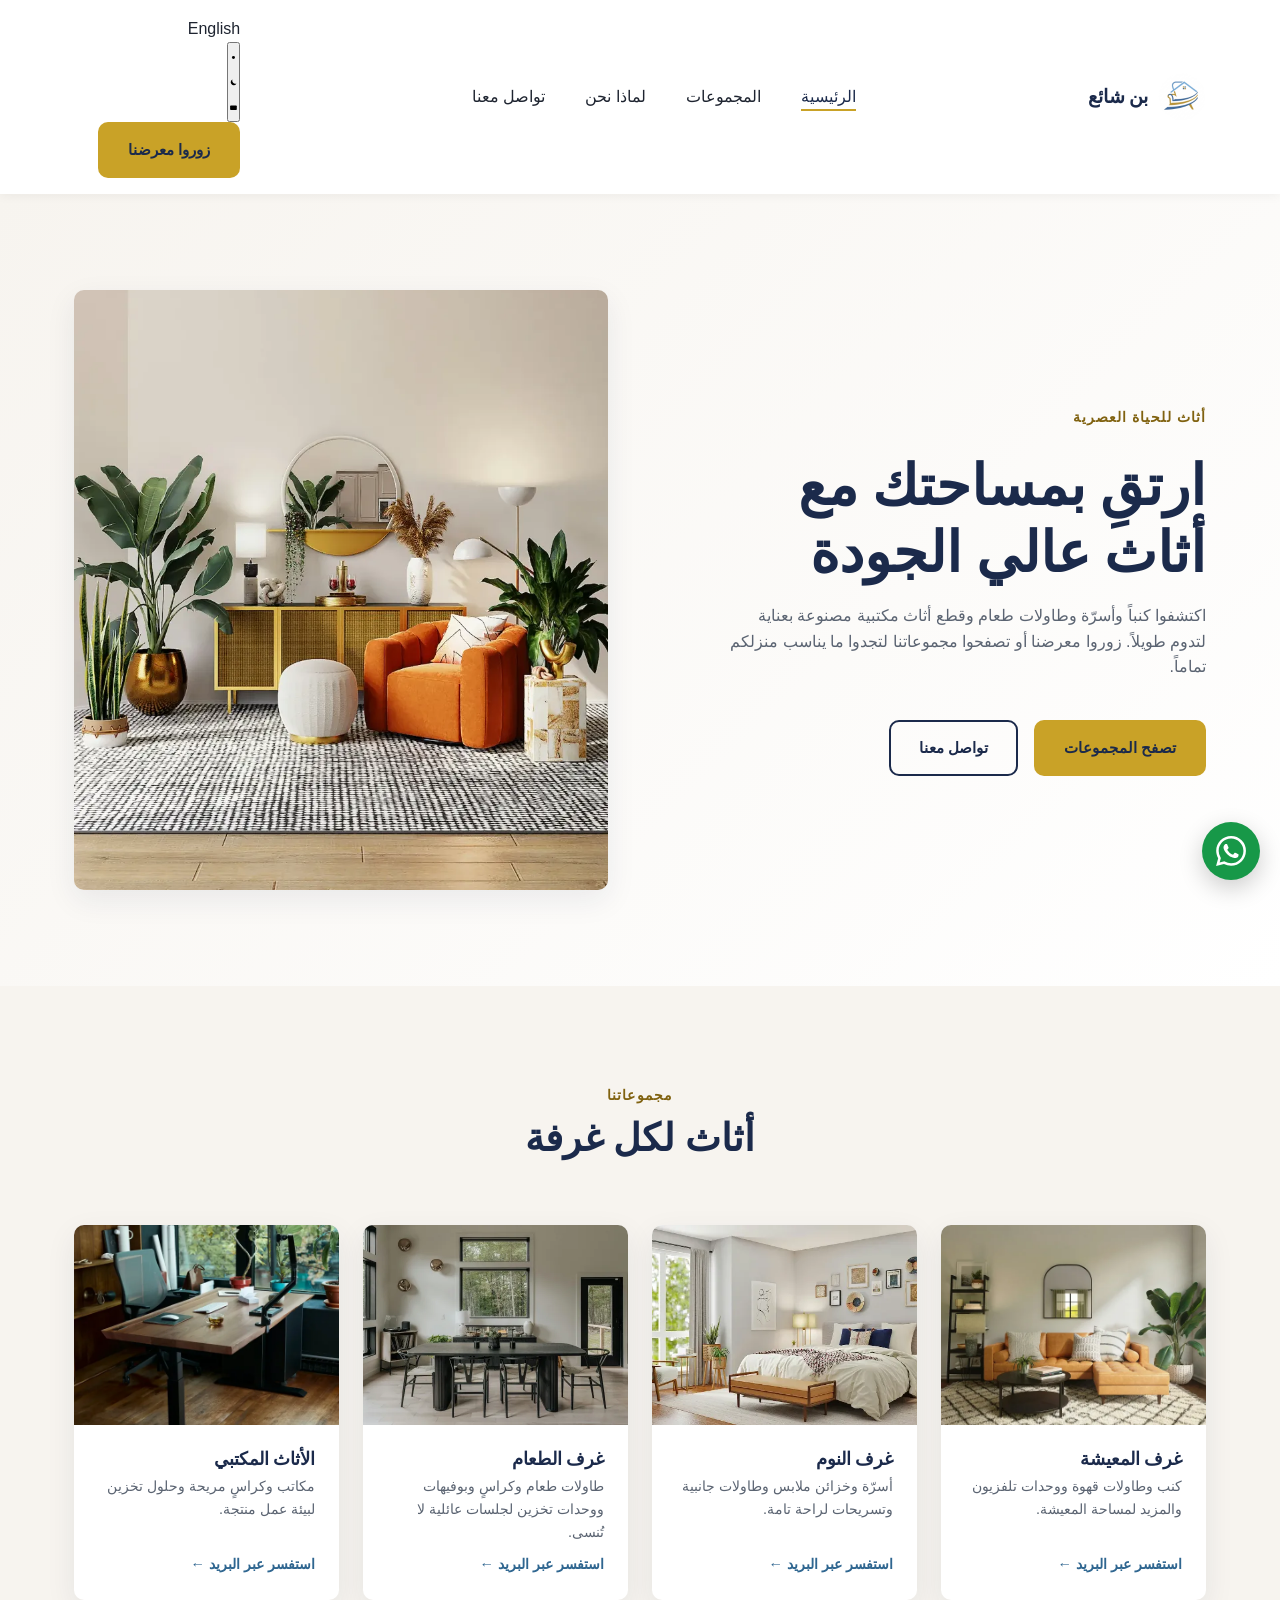
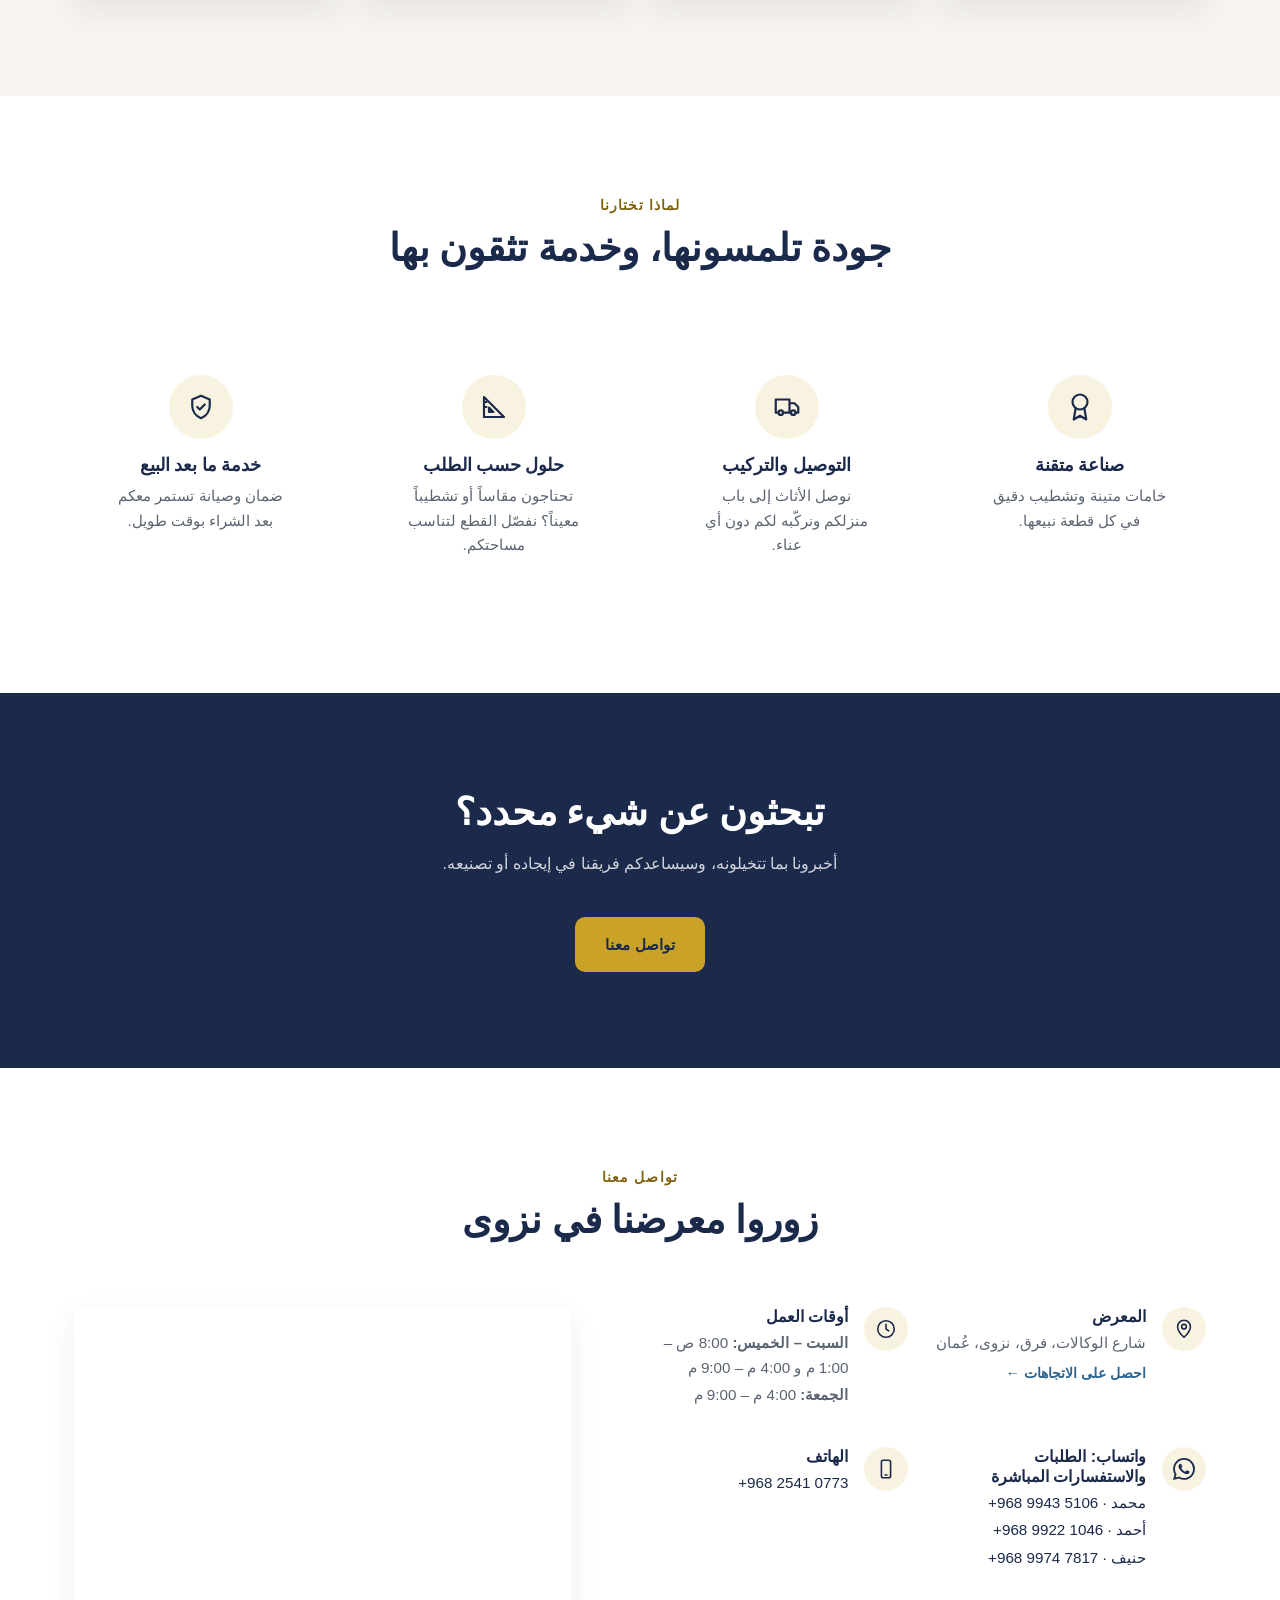
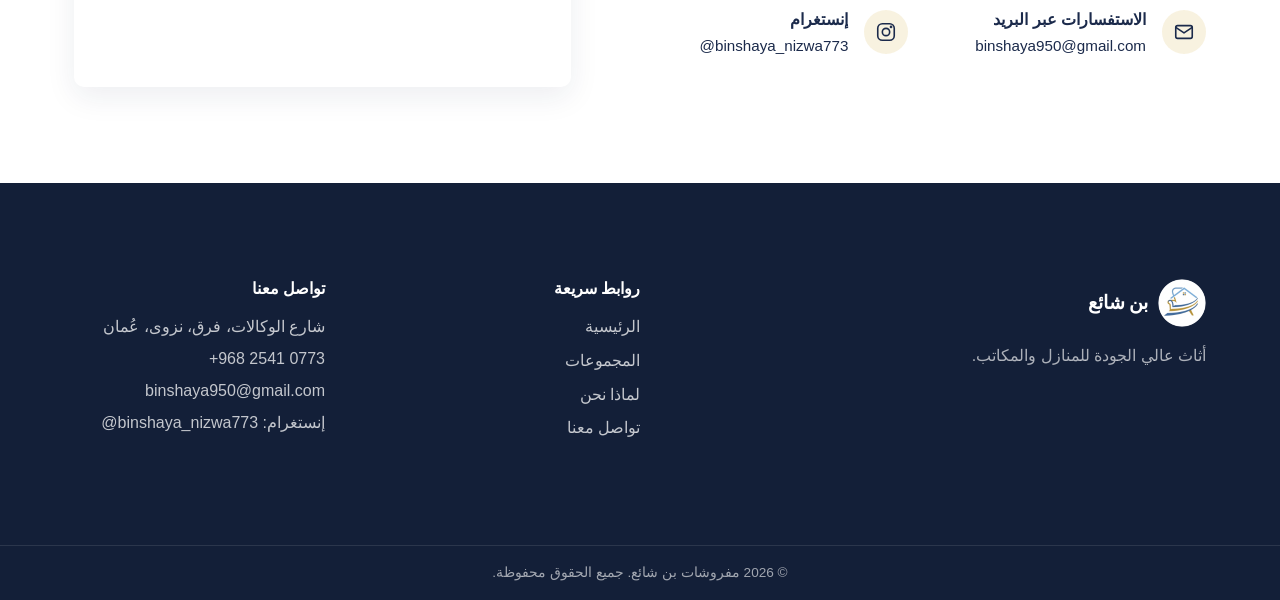
==== commit bb8151f2: "Point site URLs at d4rkyg.github.io/binshaya-furniture The repo moved back under D4RkYG, so the cano" ====
--- a/docs/ar/index.html
+++ b/docs/ar/index.html
@@ -17,10 +17,10 @@
 
     <title> مفروشات بن شائع | معرض أثاث في نزوى، عُمان </title>
 
-    <link rel = "canonical" href = "https://binshaya-furniture.github.io/ar/">
-    <link rel = "alternate" hreflang = "en" href = "https://binshaya-furniture.github.io/">
-    <link rel = "alternate" hreflang = "ar" href = "https://binshaya-furniture.github.io/ar/">
-    <link rel = "alternate" hreflang = "x-default" href = "https://binshaya-furniture.github.io/">
+    <link rel = "canonical" href = "https://d4rkyg.github.io/binshaya-furniture/ar/">
+    <link rel = "alternate" hreflang = "en" href = "https://d4rkyg.github.io/binshaya-furniture/">
+    <link rel = "alternate" hreflang = "ar" href = "https://d4rkyg.github.io/binshaya-furniture/ar/">
+    <link rel = "alternate" hreflang = "x-default" href = "https://d4rkyg.github.io/binshaya-furniture/">
     <link rel = "icon" href = "../assets/images/logo-96.png" type = "image/png" sizes = "96x96">
     <link rel = "apple-touch-icon" href = "../assets/images/apple-touch-icon.png">
 
@@ -29,8 +29,8 @@
     <meta property = "og:site_name" content = "مفروشات بن شائع">
     <meta property = "og:title" content = "مفروشات بن شائع | معرض أثاث في نزوى، عُمان">
     <meta property = "og:description" content = "كنب وغرف نوم وطاولات طعام وأثاث مكتبي، مع التوصيل والتركيب والتفصيل حسب المقاس. زوروا معرضنا في فرق، نزوى.">
-    <meta property = "og:url" content = "https://binshaya-furniture.github.io/ar/">
-    <meta property = "og:image" content = "https://binshaya-furniture.github.io/assets/images/og-image-ar.jpg">
+    <meta property = "og:url" content = "https://d4rkyg.github.io/binshaya-furniture/ar/">
+    <meta property = "og:image" content = "https://d4rkyg.github.io/binshaya-furniture/assets/images/og-image-ar.jpg">
     <meta property = "og:image:width" content = "1200">
     <meta property = "og:image:height" content = "630">
     <meta property = "og:image:alt" content = "معرض مفروشات بن شائع في نزوى، عُمان">
@@ -45,9 +45,9 @@
         "@type": "FurnitureStore",
         "name": "مفروشات بن شائع",
         "alternateName": "Bin Shaya'a Furniture",
-        "url": "https://binshaya-furniture.github.io/ar/",
-        "logo": "https://binshaya-furniture.github.io/assets/images/logo.png",
-        "image": "https://binshaya-furniture.github.io/assets/images/og-image-ar.jpg",
+        "url": "https://d4rkyg.github.io/binshaya-furniture/ar/",
+        "logo": "https://d4rkyg.github.io/binshaya-furniture/assets/images/logo.png",
+        "image": "https://d4rkyg.github.io/binshaya-furniture/assets/images/og-image-ar.jpg",
         "telephone": "+96825410773",
         "email": "binshaya950@gmail.com",
         "address": {
--- a/docs/css/style.css
+++ b/docs/css/style.css
@@ -47,31 +47,9 @@
   --color-text: #1E2430;
   --color-text-light: #5B6472;
 
-  /* Theme colours: what each part of the page uses.
-     Light values here; dark values further down. */
-  color-scheme: light;
-  --bg: #FFFFFF;
-  --bg-alt: #F7F4EF;
-  --surface: #FFFFFF;
-  --heading: #1B2A4B;
-  --text: #1E2430;
-  --text-muted: #5B6472;
-  --accent-text: #806210;
-  --link: #2F6690;
-  --focus: #2F6690;
-  --icon: #1B2A4B;
-  --icon-bg: rgba(201, 162, 39, 0.14);
-  --border: rgba(27, 42, 75, 0.14);
-  --header-bg: #FFFFFF;
-  --header-bg-scrolled: rgba(255, 255, 255, 0.96);
-  --cta-bg: #1B2A4B;
-  --footer-bg: #131F38;
-
   /* Typography */
-  /* Fraunces for English headings, Noto Naskh Arabic for Arabic ones;
-     IBM Plex Sans Arabic covers body text in both languages */
-  --font-heading: 'Fraunces', 'Noto Naskh Arabic', serif;
-  --font-body: 'IBM Plex Sans Arabic', sans-serif;
+  --font-heading: 'Playfair Display', serif;
+  --font-body: 'Inter', sans-serif;
 
   /* Spacing scale */
   --space-xs: 0.5rem;
@@ -91,74 +69,21 @@
   --container-width: 1180px;
 }
 
-/* Dark theme: chosen in the theme menu, or "System" when the device is set to dark */
-:root[data-theme="dark"] {
-  color-scheme: dark;
-  --bg: #0F1729;
-  --bg-alt: #141E33;
-  --surface: #1A253D;
-  --heading: #F2EDE3;
-  --text: #D9DEE7;
-  --text-muted: #A7B0BF;
-  --accent-text: #D9B44A;
-  --link: #8FC1E3;
-  --focus: #8FC1E3;
-  --icon: #F2EDE3;
-  --icon-bg: rgba(201, 162, 39, 0.16);
-  --border: rgba(255, 255, 255, 0.12);
-  --header-bg: #0F1729;
-  --header-bg-scrolled: rgba(15, 23, 41, 0.94);
-  --cta-bg: #1E2F55;
-  --footer-bg: #0A1120;
-  --shadow: 0 10px 30px rgba(0, 0, 0, 0.35);
-  --shadow-lg: 0 18px 40px rgba(0, 0, 0, 0.45);
-}
-
-@media (prefers-color-scheme: dark) {
-  :root:not([data-theme="light"]) {
-    color-scheme: dark;
-    --bg: #0F1729;
-    --bg-alt: #141E33;
-    --surface: #1A253D;
-    --heading: #F2EDE3;
-    --text: #D9DEE7;
-    --text-muted: #A7B0BF;
-    --accent-text: #D9B44A;
-    --link: #8FC1E3;
-    --focus: #8FC1E3;
-    --icon: #F2EDE3;
-    --icon-bg: rgba(201, 162, 39, 0.16);
-    --border: rgba(255, 255, 255, 0.12);
-    --header-bg: #0F1729;
-    --header-bg-scrolled: rgba(15, 23, 41, 0.94);
-    --cta-bg: #1E2F55;
-    --footer-bg: #0A1120;
-    --shadow: 0 10px 30px rgba(0, 0, 0, 0.35);
-    --shadow-lg: 0 18px 40px rgba(0, 0, 0, 0.45);
-  }
-}
-
 
 /* Typography and utility classes */
 
 body {
   font-family: var(--font-body);
-  color: var(--text);
+  color: var(--color-text);
   line-height: 1.6;
-  background: var(--bg);
-  transition: background-color var(--transition), color var(--transition);
+  background: var(--color-white);
   -webkit-font-smoothing: antialiased;
-}
-
-strong {
-  font-weight: 600; /* the body font is loaded up to 600 */
 }
 
 h1, h2, h3 {
   font-family: var(--font-heading);
-  font-weight: 600;
   line-height: 1.2;
-  color: var(--heading);
+  color: var(--color-navy);
   text-wrap: balance; /* spreads words evenly so no word is left alone on the last line */
 }
 
@@ -169,7 +94,7 @@
 
 /* Keyboard focus ring: blue on light sections, gold on the navy ones */
 :focus-visible {
-  outline: 3px solid var(--focus);
+  outline: 3px solid var(--color-blue);
   outline-offset: 3px;
 }
 
@@ -190,7 +115,7 @@
 }
 
 .section-alt {
-  background: var(--bg-alt);
+  background: var(--color-offwhite);
 }
 
 .section-header {
@@ -218,7 +143,7 @@
   letter-spacing: 0.08em;
   font-size: 0.85rem;
   font-weight: 600;
-  color: var(--accent-text);
+  color: var(--color-gold-text);
   margin-bottom: var(--space-xs);
 }
 
@@ -246,13 +171,13 @@
 }
 
 .btn-outline {
-  border-color: var(--heading);
-  color: var(--heading);
+  border-color: var(--color-navy);
+  color: var(--color-navy);
 }
 
 .btn-outline:hover {
-  background: var(--heading);
-  color: var(--bg);
+  background: var(--color-navy);
+  color: var(--color-white);
   transform: translateY(-2px);
 }
 
@@ -263,14 +188,14 @@
   position: sticky;
   top: 0;
   z-index: 100;
-  background: var(--header-bg);
+  background: var(--color-white);
   box-shadow: 0 2px 10px rgba(0, 0, 0, 0.05);
   transition: box-shadow var(--transition), background-color var(--transition);
 }
 
 /* Added by script.js once the page is scrolled */
 .site-header.scrolled {
-  background: var(--header-bg-scrolled);
+  background: rgba(255, 255, 255, 0.96);
   backdrop-filter: blur(8px);
   box-shadow: 0 6px 20px rgba(27, 42, 75, 0.12);
 }
@@ -299,7 +224,7 @@
   font-family: var(--font-heading);
   font-weight: 700;
   font-size: 1.2rem;
-  color: var(--heading);
+  color: var(--color-navy);
 }
 
 .nav-list {
@@ -316,7 +241,7 @@
 .nav-link::after {
   content: '';
   position: absolute;
-  inset-inline-start: 0;
+  left: 0;
   bottom: -2px;
   width: 0;
   height: 2px;
@@ -331,118 +256,17 @@
 }
 
 .nav-link.active {
-  color: var(--heading);
-}
-
-/* Right side of the header: language, theme, showroom button, menu toggle */
-.header-actions {
-  display: flex;
-  align-items: center;
-  gap: var(--space-xs);
+  color: var(--color-navy);
 }
 
 .nav-cta {
-  margin-inline-start: var(--space-xs);
-}
-
-.theme-toggle,
-.lang-switch {
-  display: inline-flex;
-  align-items: center;
-  justify-content: center;
-  height: 40px;
-  min-width: 40px;
-  padding-inline: 0.65rem;
-  border: 1px solid var(--border);
-  border-radius: var(--radius);
-  background: transparent;
-  color: var(--heading);
-  font-size: 0.9rem;
-  font-weight: 500;
-  transition: var(--transition);
-}
-
-.theme-toggle:hover,
-.lang-switch:hover {
-  background: var(--bg-alt);
-}
-
-.theme-switcher {
-  position: relative;
-}
-
-/* Small line icons used by the theme switcher */
-.theme-icon,
-.theme-menu svg {
-  width: 20px;
-  height: 20px;
-  fill: none;
-  stroke: currentColor;
-  stroke-width: 1.75;
-  stroke-linecap: round;
-  stroke-linejoin: round;
-}
-
-/* The toggle shows the icon of the current choice */
-.theme-icon {
-  display: none;
-}
-
-:root[data-theme="light"] .theme-icon-light,
-:root[data-theme="dark"] .theme-icon-dark,
-:root:not([data-theme]) .theme-icon-system {
-  display: block;
-}
-
-.theme-menu {
-  position: absolute;
-  top: calc(100% + 8px);
-  inset-inline-end: 0;
-  z-index: 110;
-  display: flex;
-  flex-direction: column;
-  gap: 2px;
-  min-width: 170px;
-  padding: 0.4rem;
-  background: var(--surface);
-  border: 1px solid var(--border);
-  border-radius: var(--radius);
-  box-shadow: var(--shadow-lg);
-}
-
-.theme-menu[hidden] {
-  display: none;
-}
-
-.theme-menu button {
-  display: flex;
-  align-items: center;
-  gap: 0.6rem;
-  width: 100%;
-  padding: 0.55rem 0.7rem;
-  border: 0;
-  border-radius: 8px;
-  background: none;
-  color: var(--text);
-  text-align: start;
-  transition: var(--transition);
-}
-
-.theme-menu button:hover {
-  background: var(--bg-alt);
-}
-
-.theme-menu button[aria-pressed="true"] {
-  background: var(--icon-bg);
-  color: var(--heading);
-  font-weight: 600;
+  margin-left: var(--space-md);
 }
 
 .nav-toggle {
   display: none;
   flex-direction: column;
   gap: 5px;
-  padding: 10px 7px; /* bigger tap area around the three bars */
   background: none;
   border: none;
 }
@@ -450,7 +274,7 @@
 .nav-toggle .bar {
   width: 26px;
   height: 3px;
-  background: var(--heading);
+  background: var(--color-navy);
   border-radius: 2px;
   transition: var(--transition);
 }
@@ -473,7 +297,7 @@
 
 .hero {
   padding-block: var(--space-2xl);
-  background: linear-gradient(135deg, var(--bg-alt) 0%, var(--bg) 100%);
+  background: linear-gradient(135deg, var(--color-offwhite) 0%, var(--color-white) 100%);
 }
 
 .hero-container {
@@ -489,7 +313,7 @@
 }
 
 .hero-text {
-  color: var(--text-muted);
+  color: var(--color-text-light);
   margin-bottom: var(--space-lg);
   max-width: 480px;
 }
@@ -539,8 +363,8 @@
   width: 64px;
   height: 64px;
   border-radius: 50%;
-  background: var(--icon-bg);
-  color: var(--icon);
+  background: rgba(201, 162, 39, 0.14);
+  color: var(--color-navy);
   margin-bottom: var(--space-sm);
   transition: var(--transition);
 }
@@ -559,7 +383,6 @@
 
 .feature-card:hover .feature-icon {
   background: var(--color-gold);
-  color: var(--color-navy);
 }
 
 .feature-card h3 {
@@ -568,7 +391,7 @@
 }
 
 .feature-card p {
-  color: var(--text-muted);
+  color: var(--color-text-light);
   font-size: 0.95rem;
 }
 
@@ -586,7 +409,7 @@
   flex-direction: column;
   border-radius: var(--radius);
   overflow: hidden;
-  background: var(--surface);
+  background: var(--color-white);
   box-shadow: var(--shadow);
   transition: var(--transition);
 }
@@ -626,27 +449,27 @@
 }
 
 .collection-info p {
-  color: var(--text-muted);
+  color: var(--color-text-light);
   font-size: 0.9rem;
   margin-bottom: 0.6rem;
 }
 
 .text-link {
-  color: var(--link);
+  color: var(--color-blue);
   font-weight: 600;
   font-size: 0.9rem;
   transition: var(--transition);
 }
 
 .text-link:hover {
-  color: var(--accent-text);
+  color: var(--color-gold-text);
 }
 
 
 /* --- CTA Section --- */
 
 .cta {
-  background: var(--cta-bg);
+  background: var(--color-navy);
   color: var(--color-white);
   text-align: center;
 }
@@ -691,8 +514,8 @@
   width: 44px;
   height: 44px;
   border-radius: 50%;
-  background: var(--icon-bg);
-  color: var(--icon);
+  background: rgba(201, 162, 39, 0.14);
+  color: var(--color-navy);
 }
 
 .contact-icon svg {
@@ -714,7 +537,7 @@
 
 .contact-item p,
 .contact-list li {
-  color: var(--text-muted);
+  color: var(--color-text-light);
   font-size: 0.95rem;
 }
 
@@ -733,13 +556,13 @@
 }
 
 .contact-item a:not(.text-link) {
-  color: var(--heading);
+  color: var(--color-navy);
   font-weight: 500;
   transition: var(--transition);
 }
 
 .contact-item a:not(.text-link):hover {
-  color: var(--link);
+  color: var(--color-blue);
 }
 
 .contact-map iframe {
@@ -757,7 +580,7 @@
 
 .wa-widget {
   position: fixed;
-  inset-inline-end: 20px;
+  right: 20px;
   bottom: 20px;
   z-index: 90;
 }
@@ -793,23 +616,23 @@
 
 .wa-panel {
   position: absolute;
-  inset-inline-end: 0;
+  right: 0;
   bottom: calc(100% + 12px);
   width: 280px;
   padding: var(--space-md);
-  background: var(--surface);
+  background: var(--color-white);
   border-radius: var(--radius);
   box-shadow: var(--shadow-lg);
 }
 
 .wa-title {
   font-weight: 600;
-  color: var(--heading);
+  color: var(--color-navy);
 }
 
 .wa-subtitle {
   font-size: 0.85rem;
-  color: var(--text-muted);
+  color: var(--color-text-light);
   margin-bottom: var(--space-xs);
 }
 
@@ -824,16 +647,16 @@
 }
 
 .wa-list a:hover {
-  background: var(--bg-alt);
+  background: var(--color-offwhite);
 }
 
 .wa-name {
   font-weight: 600;
-  color: var(--heading);
+  color: var(--color-navy);
 }
 
 .wa-number {
-  color: var(--text-muted);
+  color: var(--color-text-light);
   font-size: 0.9rem;
 }
 
@@ -841,7 +664,7 @@
 /* --- Footer --- */
 
 .site-footer {
-  background: var(--footer-bg);
+  background: var(--color-navy-dark);
   color: rgba(255, 255, 255, 0.85);
 }
 
@@ -911,7 +734,7 @@
   place-items: center;
   text-align: center;
   padding-block: var(--space-xl);
-  background: linear-gradient(135deg, var(--bg-alt) 0%, var(--bg) 100%);
+  background: linear-gradient(135deg, var(--color-offwhite) 0%, var(--color-white) 100%);
 }
 
 .error-logo {
@@ -933,7 +756,7 @@
 }
 
 .error-text {
-  color: var(--text-muted);
+  color: var(--color-text-light);
   max-width: 420px;
   text-wrap: balance;
   margin: 0 auto var(--space-lg);
@@ -941,11 +764,6 @@
 
 .error-actions {
   justify-content: center;
-}
-
-.error-text-ar {
-  margin-top: var(--space-lg);
-  margin-bottom: 0;
 }
 
 
@@ -976,7 +794,55 @@
 /* --- Responsive Design --- */
 
 @media (max-width: 960px) {
-  /* Tablets and phones use the menu button, leaving room for the language and theme buttons */
+  .nav-list {
+    gap: var(--space-md);
+  }
+
+  .hero-container {
+    grid-template-columns: 1fr;
+    text-align: center;
+  }
+
+  .hero-text {
+    margin-inline: auto;
+  }
+
+  .hero-actions {
+    justify-content: center;
+  }
+
+  .features-grid,
+  .collections-grid {
+    grid-template-columns: repeat(2, 1fr);
+  }
+
+  .footer-grid {
+    grid-template-columns: 1fr 1fr;
+  }
+
+  .footer-brand {
+    grid-column: 1 / -1;
+  }
+
+  .contact-grid {
+    grid-template-columns: 1fr;
+  }
+
+  .contact-map iframe {
+    min-height: 320px;
+  }
+}
+
+@media (max-width: 720px) {
+  .hero,
+  .section {
+    padding-block: var(--space-xl);
+  }
+
+  .feature-card {
+    padding: var(--space-md);
+  }
+
   .nav-list,
   .nav-cta {
     display: none;
@@ -994,54 +860,9 @@
     top: 100%;
     left: 0;
     right: 0;
-    background: var(--surface);
+    background: var(--color-white);
     padding: var(--space-md);
     box-shadow: var(--shadow);
-  }
-
-  .hero-container {
-    grid-template-columns: 1fr;
-    text-align: center;
-  }
-
-  .hero-text {
-    margin-inline: auto;
-  }
-
-  .hero-actions {
-    justify-content: center;
-  }
-
-  .features-grid,
-  .collections-grid {
-    grid-template-columns: repeat(2, 1fr);
-  }
-
-  .footer-grid {
-    grid-template-columns: 1fr 1fr;
-  }
-
-  .footer-brand {
-    grid-column: 1 / -1;
-  }
-
-  .contact-grid {
-    grid-template-columns: 1fr;
-  }
-
-  .contact-map iframe {
-    min-height: 320px;
-  }
-}
-
-@media (max-width: 720px) {
-  .hero,
-  .section {
-    padding-block: var(--space-xl);
-  }
-
-  .feature-card {
-    padding: var(--space-md);
   }
 
   .features-grid,
@@ -1062,45 +883,6 @@
     grid-template-columns: 1fr;
   }
 }
-
-/* Very small phones: keep the logo, language, theme and menu buttons on one line */
-@media (max-width: 420px) {
-  .logo-text {
-    font-size: 1.05rem;
-  }
-
-  .header-actions {
-    gap: 0.35rem;
-  }
-
-  .theme-toggle,
-  .lang-switch {
-    padding-inline: 0.5rem;
-  }
-}
-
-
-/* --- Arabic page (right-to-left) --- */
-
-html[lang="ar"] body {
-  line-height: 1.8; /* Arabic letters need a little more room between lines */
-}
-
-html[lang="ar"] h1,
-html[lang="ar"] h2,
-html[lang="ar"] h3,
-html[lang="ar"] .logo-text {
-  font-weight: 700;
-  line-height: 1.45;
-}
-
-/* Spacing out or capitalising letters would break Arabic joined script */
-html[lang="ar"] .eyebrow {
-  letter-spacing: 0;
-  text-transform: none;
-  font-size: 0.95rem;
-}
-
 
 /* Respect the "reduce motion" setting in the visitor's OS */
 @media (prefers-reduced-motion: reduce) {
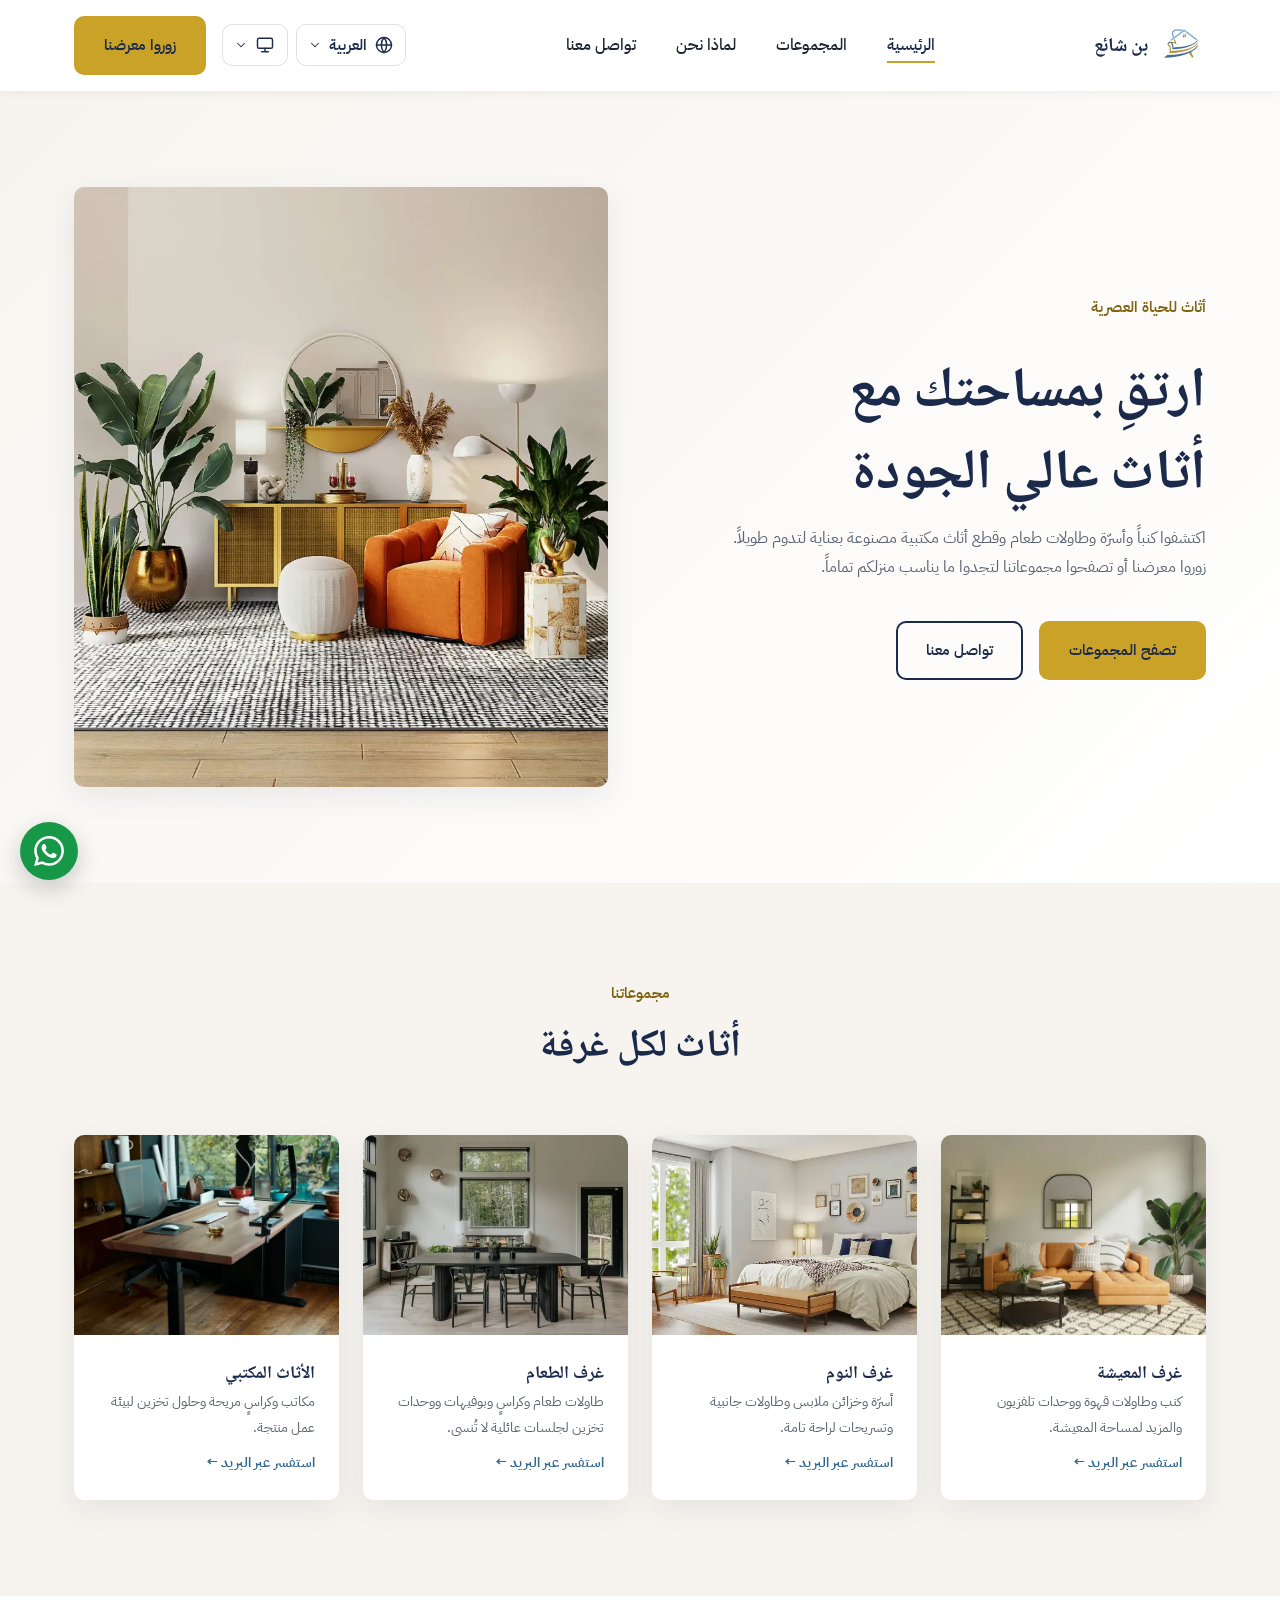
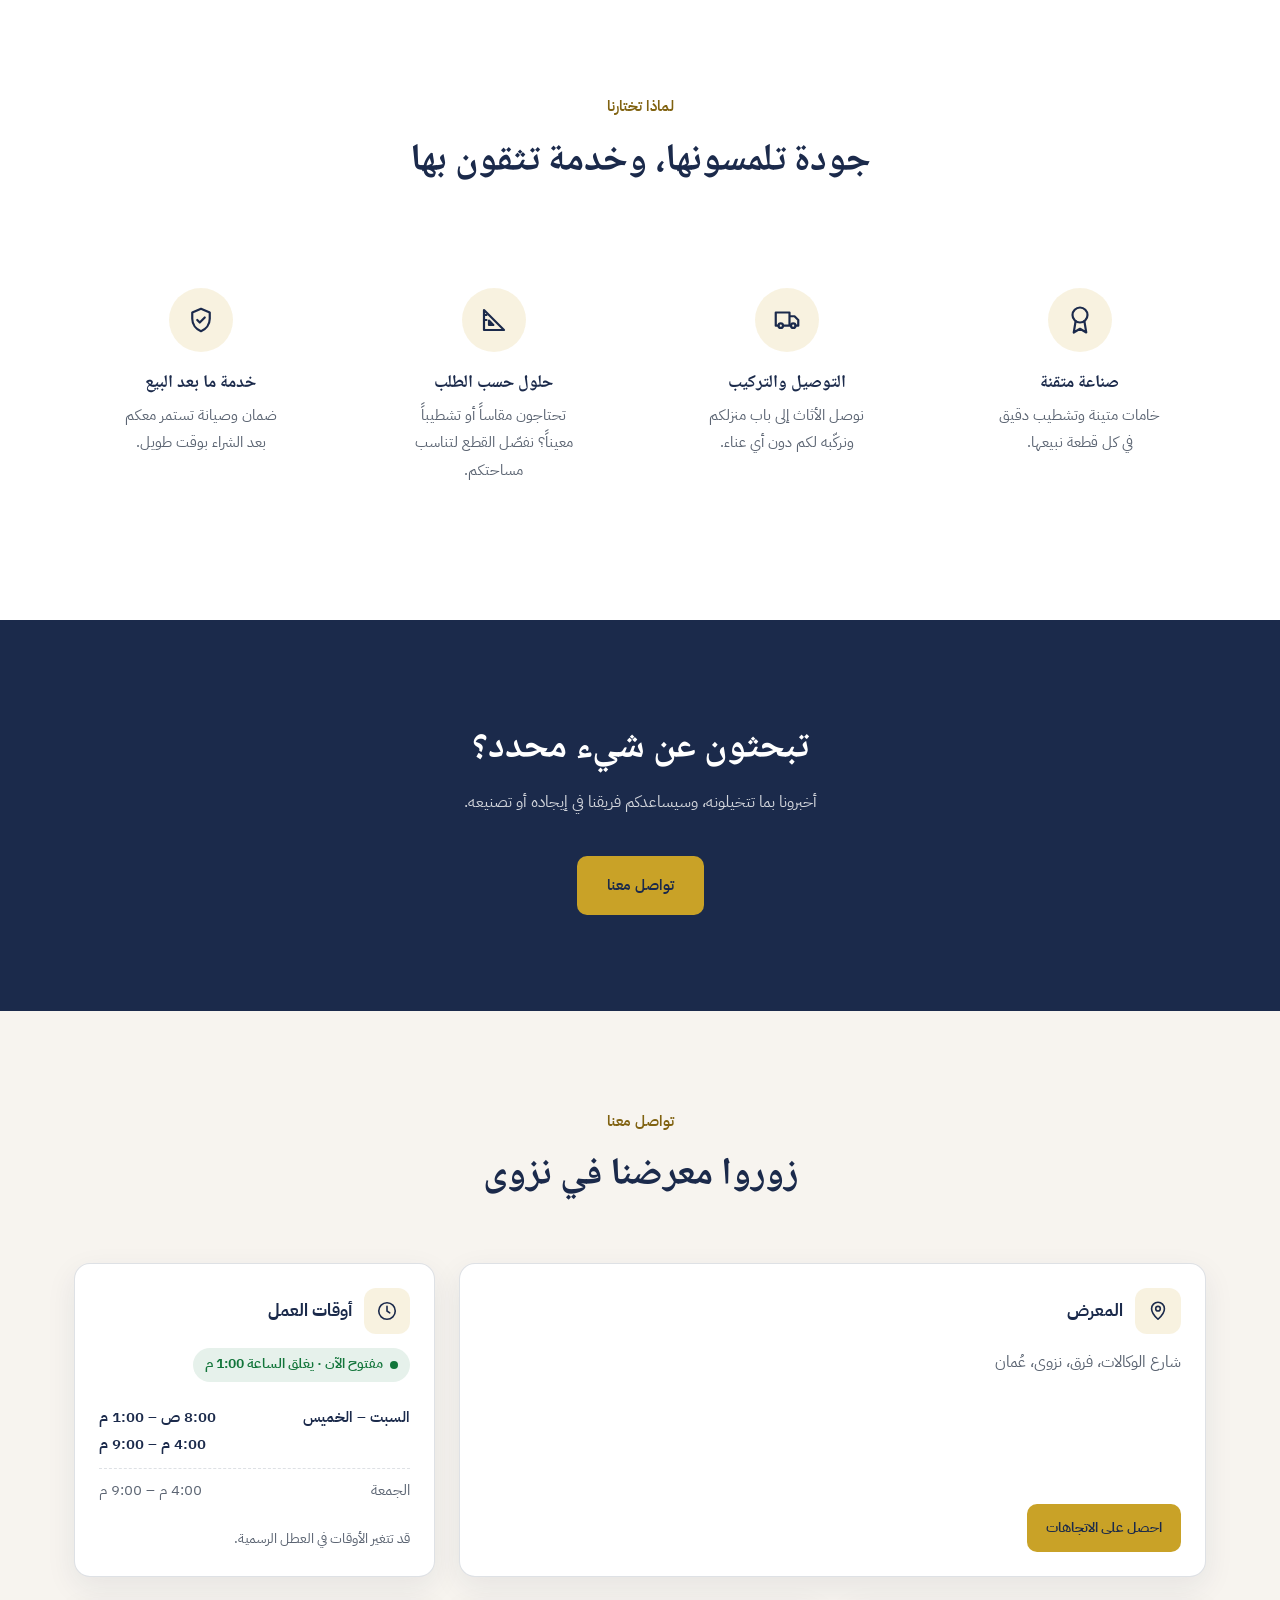
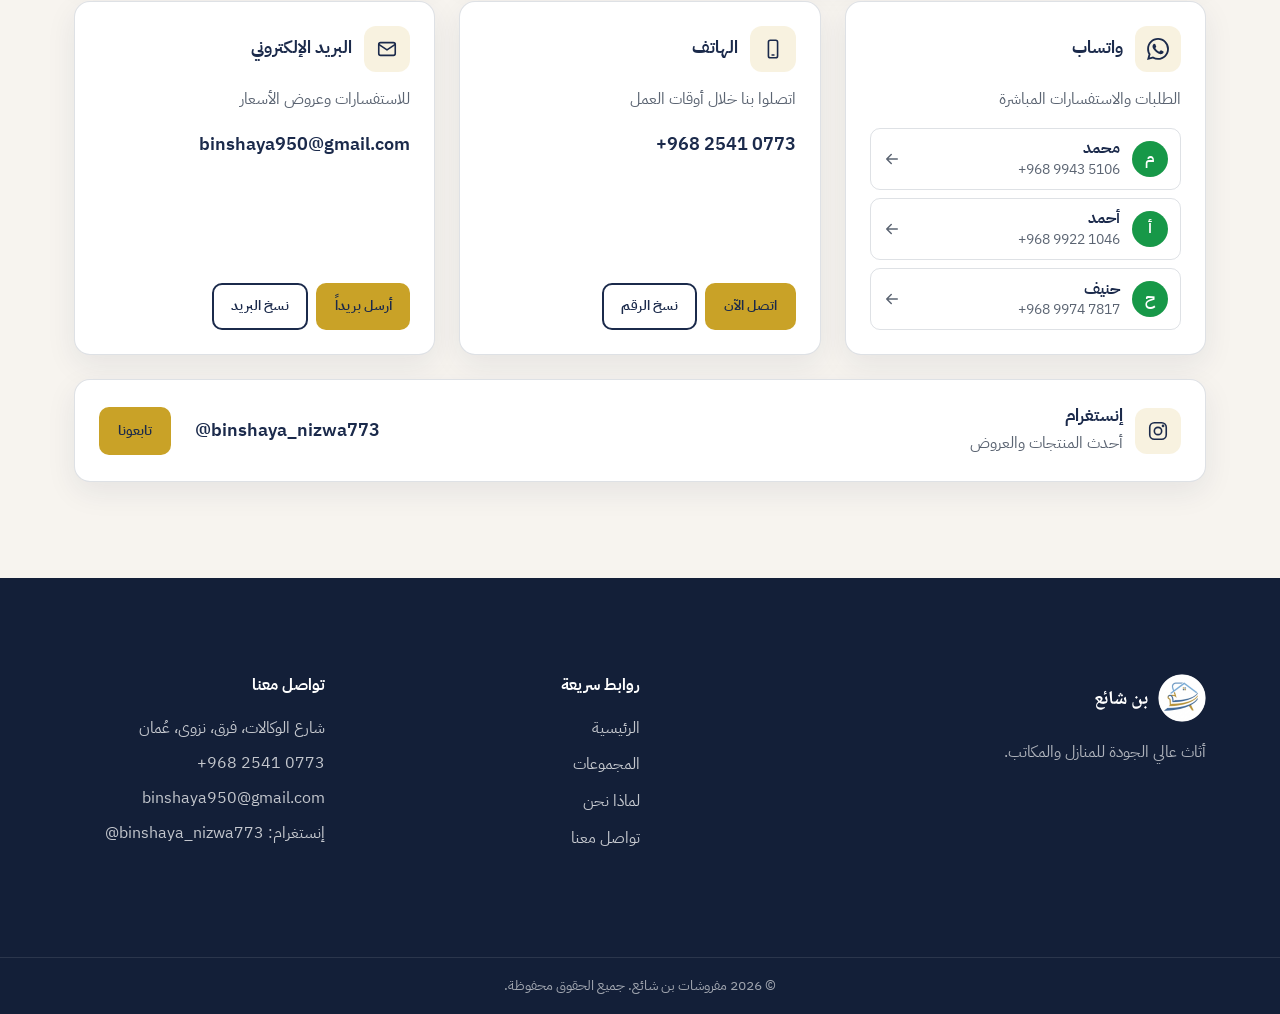
==== commit 7ae20aad: "Refresh header and contact section English logo name now uses Jost with a small FURNITURE tagline. T" ====
--- a/docs/ar/index.html
+++ b/docs/ar/index.html
@@ -84,7 +84,7 @@
     <!-- Google Fonts -->
     <link rel = "preconnect" href = "https://fonts.googleapis.com">
     <link rel = "preconnect" href = "https://fonts.gstatic.com" crossorigin>
-    <link href = "https://fonts.googleapis.com/css2?family=Fraunces:opsz,wght@9..144,600..700&family=IBM+Plex+Sans+Arabic:wght@400;500;600&family=Noto+Naskh+Arabic:wght@600..700&display=swap" rel = "stylesheet">
+    <link href = "https://fonts.googleapis.com/css2?family=Fraunces:opsz,wght@9..144,600..700&family=IBM+Plex+Sans+Arabic:wght@400;500;600&family=Jost:wght@600&family=Noto+Naskh+Arabic:wght@600..700&display=swap" rel = "stylesheet">
 
     <link rel = "stylesheet" href = "../css/style.css">
 
@@ -96,7 +96,9 @@
 
             <a href = "#home" class = "logo">
                 <img src = "../assets/images/logo-96.png" class = "logo-img" alt = "" width = "96" height = "96">
-                <span class = "logo-text"> بن شائع </span>
+                <span class = "logo-wordmark">
+                    <span class = "logo-text"> بن شائع </span>
+                </span>
             </a>
 
             <nav class = "main-nav" id = "main-nav" aria-label = "القائمة الرئيسية">
@@ -112,26 +114,48 @@
 
             <div class = "header-actions">
 
-                <a href = "../" class = "lang-switch" lang = "en" hreflang = "en"> English </a>
-
-                <div class = "theme-switcher">
-                    <button type = "button" class = "theme-toggle" id = "theme-toggle" aria-label = "المظهر" aria-haspopup = "true" aria-expanded = "false" aria-controls = "theme-menu">
+                <div class = "dropdown">
+                    <button type = "button" class = "dropdown-toggle" id = "lang-toggle" aria-label = "اللغة (العربية)" aria-haspopup = "true" aria-expanded = "false" aria-controls = "lang-menu">
+                        <svg viewBox = "0 0 24 24" aria-hidden = "true"><circle cx = "12" cy = "12" r = "9"/><path d = "M3 12h18M12 3a14 14 0 0 1 0 18M12 3a14 14 0 0 0 0 18"/></svg>
+                        <span class = "lang-name"> العربية </span>
+                        <svg class = "chevron" viewBox = "0 0 24 24" aria-hidden = "true"><path d = "m6 9 6 6 6-6"/></svg>
+                    </button>
+                    <div class = "dropdown-menu" id = "lang-menu" hidden>
+                        <a href = "../" class = "dropdown-item" lang = "en" hreflang = "en">
+                            <span class = "lang-code"> EN </span>
+                            English
+                            <svg class = "check" viewBox = "0 0 24 24" aria-hidden = "true"><path d = "m5 12 5 5 9-10"/></svg>
+                        </a>
+                        <a href = "./" class = "dropdown-item" lang = "ar" hreflang = "ar" aria-current = "page">
+                            <span class = "lang-code"> ع </span>
+                            العربية
+                            <svg class = "check" viewBox = "0 0 24 24" aria-hidden = "true"><path d = "m5 12 5 5 9-10"/></svg>
+                        </a>
+                    </div>
+                </div>
+
+                <div class = "dropdown">
+                    <button type = "button" class = "dropdown-toggle" id = "theme-toggle" aria-label = "المظهر" aria-haspopup = "true" aria-expanded = "false" aria-controls = "theme-menu">
                         <svg class = "theme-icon theme-icon-light" viewBox = "0 0 24 24" aria-hidden = "true"><circle cx = "12" cy = "12" r = "4"/><path d = "M12 2v2M12 20v2M4.9 4.9l1.4 1.4M17.7 17.7l1.4 1.4M2 12h2M20 12h2M4.9 19.1l1.4-1.4M17.7 6.3l1.4-1.4"/></svg>
                         <svg class = "theme-icon theme-icon-dark" viewBox = "0 0 24 24" aria-hidden = "true"><path d = "M20 14.5A8 8 0 0 1 9.5 4a8 8 0 1 0 10.5 10.5z"/></svg>
                         <svg class = "theme-icon theme-icon-system" viewBox = "0 0 24 24" aria-hidden = "true"><rect x = "3" y = "4" width = "18" height = "12" rx = "2"/><path d = "M8 20h8M12 16v4"/></svg>
+                        <svg class = "chevron" viewBox = "0 0 24 24" aria-hidden = "true"><path d = "m6 9 6 6 6-6"/></svg>
                     </button>
-                    <div class = "theme-menu" id = "theme-menu" role = "group" aria-label = "المظهر" hidden>
-                        <button type = "button" data-theme-choice = "light" aria-pressed = "false">
+                    <div class = "dropdown-menu" id = "theme-menu" role = "group" aria-label = "المظهر" hidden>
+                        <button type = "button" class = "dropdown-item" data-theme-choice = "light" aria-pressed = "false">
                             <svg viewBox = "0 0 24 24" aria-hidden = "true"><circle cx = "12" cy = "12" r = "4"/><path d = "M12 2v2M12 20v2M4.9 4.9l1.4 1.4M17.7 17.7l1.4 1.4M2 12h2M20 12h2M4.9 19.1l1.4-1.4M17.7 6.3l1.4-1.4"/></svg>
                             فاتح
+                            <svg class = "check" viewBox = "0 0 24 24" aria-hidden = "true"><path d = "m5 12 5 5 9-10"/></svg>
                         </button>
-                        <button type = "button" data-theme-choice = "system" aria-pressed = "true">
+                        <button type = "button" class = "dropdown-item" data-theme-choice = "system" aria-pressed = "true">
                             <svg viewBox = "0 0 24 24" aria-hidden = "true"><rect x = "3" y = "4" width = "18" height = "12" rx = "2"/><path d = "M8 20h8M12 16v4"/></svg>
                             حسب الجهاز
+                            <svg class = "check" viewBox = "0 0 24 24" aria-hidden = "true"><path d = "m5 12 5 5 9-10"/></svg>
                         </button>
-                        <button type = "button" data-theme-choice = "dark" aria-pressed = "false">
+                        <button type = "button" class = "dropdown-item" data-theme-choice = "dark" aria-pressed = "false">
                             <svg viewBox = "0 0 24 24" aria-hidden = "true"><path d = "M20 14.5A8 8 0 0 1 9.5 4a8 8 0 1 0 10.5 10.5z"/></svg>
                             داكن
+                            <svg class = "check" viewBox = "0 0 24 24" aria-hidden = "true"><path d = "m5 12 5 5 9-10"/></svg>
                         </button>
                     </div>
                 </div>
@@ -293,7 +317,7 @@
 
         <!-- Contact section -->
 
-        <section class = "contact section" id = "contact">
+        <section class = "contact section section-alt" id = "contact">
             <div class = "container">
 
                 <div class = "section-header">
@@ -301,83 +325,137 @@
                     <h2> زوروا معرضنا في نزوى </h2>
                 </div>
 
-                <div class = "contact-grid">
-
-                    <div class = "contact-details">
-
-                        <div class = "contact-item">
-                            <span class = "contact-icon" aria-hidden = "true">
-                                <svg viewBox = "0 0 24 24"><path d = "M12 21s-7-6.2-7-11.5a7 7 0 0 1 14 0C19 14.8 12 21 12 21z"/><circle cx = "12" cy = "9.5" r = "2.5"/></svg>
-                            </span>
-                            <div>
+                <div class = "contact-cards">
+
+                    <article class = "contact-card contact-card-showroom">
+                        <div class = "contact-card-body">
+                            <div class = "contact-card-head">
+                                <span class = "contact-icon" aria-hidden = "true">
+                                    <svg viewBox = "0 0 24 24"><path d = "M12 21s-7-6.2-7-11.5a7 7 0 0 1 14 0C19 14.8 12 21 12 21z"/><circle cx = "12" cy = "9.5" r = "2.5"/></svg>
+                                </span>
                                 <h3> المعرض </h3>
-                                <p> شارع الوكالات، فرق، نزوى، عُمان </p>
-                                <a href = "https://maps.app.goo.gl/mPP3jFH5fj2A8CNR6" class = "text-link" target = "_blank" rel = "noopener"> احصل على الاتجاهات &larr;</a>
                             </div>
-                        </div>
-
-                        <div class = "contact-item">
+                            <p> شارع الوكالات، فرق، نزوى، عُمان </p>
+                            <div class = "contact-actions">
+                                <a href = "https://maps.app.goo.gl/mPP3jFH5fj2A8CNR6" class = "btn btn-primary btn-sm" target = "_blank" rel = "noopener"> احصل على الاتجاهات </a>
+                            </div>
+                        </div>
+                        <div class = "contact-map">
+                            <iframe src = "https://www.google.com/maps/embed?origin=mfe&amp;pb=!1m3!2m1!1s22.8949019,57.5307209!6i16" title = "خريطة توضح موقع معرض مفروشات بن شائع في فرق، نزوى" loading = "lazy" referrerpolicy = "no-referrer-when-downgrade" allowfullscreen></iframe>
+                        </div>
+                    </article>
+
+                    <article class = "contact-card contact-card-hours">
+                        <div class = "contact-card-head">
                             <span class = "contact-icon" aria-hidden = "true">
                                 <svg viewBox = "0 0 24 24"><circle cx = "12" cy = "12" r = "9"/><path d = "M12 7v5l3 2"/></svg>
                             </span>
-                            <div>
-                                <h3> أوقات العمل </h3>
-                                <p><strong> السبت &ndash; الخميس: </strong> 8:00 ص &ndash; 1:00 م و 4:00 م &ndash; 9:00 م </p>
-                                <p><strong> الجمعة: </strong> 4:00 م &ndash; 9:00 م </p>
-                            </div>
-                        </div>
-
-                        <div class = "contact-item">
+                            <h3> أوقات العمل </h3>
+                        </div>
+                        <p class = "open-status" id = "open-status" aria-live = "polite" hidden></p>
+                        <ul class = "hours-list">
+                            <li data-days = "6,0,1,2,3,4">
+                                <span class = "hours-day"> السبت &ndash; الخميس </span>
+                                <span class = "hours-time"> 8:00 ص &ndash; 1:00 م <br> 4:00 م &ndash; 9:00 م </span>
+                            </li>
+                            <li data-days = "5">
+                                <span class = "hours-day"> الجمعة </span>
+                                <span class = "hours-time"> 4:00 م &ndash; 9:00 م </span>
+                            </li>
+                        </ul>
+                        <p class = "contact-note"> قد تتغير الأوقات في العطل الرسمية. </p>
+                    </article>
+
+                    <article class = "contact-card contact-card-whatsapp">
+                        <div class = "contact-card-head">
                             <span class = "contact-icon" aria-hidden = "true">
                                 <svg viewBox = "0 0 24 24" class = "icon-fill"><path d = "M17.472 14.382c-.297-.149-1.758-.867-2.03-.967-.273-.099-.471-.148-.67.15-.197.297-.767.966-.94 1.164-.173.199-.347.223-.644.075-.297-.15-1.255-.463-2.39-1.475-.883-.788-1.48-1.761-1.653-2.059-.173-.297-.018-.458.13-.606.134-.133.298-.347.446-.52.149-.174.198-.298.298-.497.099-.198.05-.371-.025-.52-.075-.149-.669-1.612-.916-2.207-.242-.579-.487-.5-.669-.51-.173-.008-.371-.01-.57-.01-.198 0-.52.074-.792.372-.272.297-1.04 1.016-1.04 2.479 0 1.462 1.065 2.875 1.213 3.074.149.198 2.096 3.2 5.077 4.487.709.306 1.262.489 1.694.625.712.227 1.36.195 1.871.118.571-.085 1.758-.719 2.006-1.413.248-.694.248-1.289.173-1.413-.074-.124-.272-.198-.57-.347m-5.421 7.403h-.004a9.87 9.87 0 01-5.031-1.378l-.361-.214-3.741.982.998-3.648-.235-.374a9.86 9.86 0 01-1.51-5.26c.001-5.45 4.436-9.884 9.888-9.884 2.64 0 5.122 1.03 6.988 2.898a9.825 9.825 0 012.893 6.994c-.003 5.45-4.437 9.884-9.885 9.884m8.413-18.297A11.815 11.815 0 0012.05 0C5.495 0 .16 5.335.157 11.892c0 2.096.547 4.142 1.588 5.945L.057 24l6.305-1.654a11.882 11.882 0 005.683 1.448h.005c6.554 0 11.89-5.335 11.893-11.893a11.821 11.821 0 00-3.48-8.413Z"/></svg>
                             </span>
-                            <div>
-                                <h3> واتساب: الطلبات والاستفسارات المباشرة </h3>
-                                <ul class = "contact-list">
-                                    <li><a href = "https://wa.me/96899435106?text=%D9%85%D8%B1%D8%AD%D8%A8%D8%A7%D9%8B%20%D9%85%D9%81%D8%B1%D9%88%D8%B4%D8%A7%D8%AA%20%D8%A8%D9%86%20%D8%B4%D8%A7%D8%A6%D8%B9%D8%8C%20%D8%A3%D8%AA%D9%88%D8%A7%D8%B5%D9%84%20%D9%85%D8%B9%D9%83%D9%85%20%D9%85%D9%86%20%D9%85%D9%88%D9%82%D8%B9%D9%83%D9%85%20%D8%A7%D9%84%D8%A5%D9%84%D9%83%D8%AA%D8%B1%D9%88%D9%86%D9%8A." target = "_blank" rel = "noopener"> محمد &middot; <span dir = "ltr">+968 9943 5106</span> </a></li>
-                                    <li><a href = "https://wa.me/96899221046?text=%D9%85%D8%B1%D8%AD%D8%A8%D8%A7%D9%8B%20%D9%85%D9%81%D8%B1%D9%88%D8%B4%D8%A7%D8%AA%20%D8%A8%D9%86%20%D8%B4%D8%A7%D8%A6%D8%B9%D8%8C%20%D8%A3%D8%AA%D9%88%D8%A7%D8%B5%D9%84%20%D9%85%D8%B9%D9%83%D9%85%20%D9%85%D9%86%20%D9%85%D9%88%D9%82%D8%B9%D9%83%D9%85%20%D8%A7%D9%84%D8%A5%D9%84%D9%83%D8%AA%D8%B1%D9%88%D9%86%D9%8A." target = "_blank" rel = "noopener"> أحمد &middot; <span dir = "ltr">+968 9922 1046</span> </a></li>
-                                    <li><a href = "https://wa.me/96899747817?text=%D9%85%D8%B1%D8%AD%D8%A8%D8%A7%D9%8B%20%D9%85%D9%81%D8%B1%D9%88%D8%B4%D8%A7%D8%AA%20%D8%A8%D9%86%20%D8%B4%D8%A7%D8%A6%D8%B9%D8%8C%20%D8%A3%D8%AA%D9%88%D8%A7%D8%B5%D9%84%20%D9%85%D8%B9%D9%83%D9%85%20%D9%85%D9%86%20%D9%85%D9%88%D9%82%D8%B9%D9%83%D9%85%20%D8%A7%D9%84%D8%A5%D9%84%D9%83%D8%AA%D8%B1%D9%88%D9%86%D9%8A." target = "_blank" rel = "noopener"> حنيف &middot; <span dir = "ltr">+968 9974 7817</span> </a></li>
-                                </ul>
-                            </div>
-                        </div>
-
-                        <div class = "contact-item">
+                            <h3> واتساب </h3>
+                        </div>
+                        <p> الطلبات والاستفسارات المباشرة </p>
+                        <ul class = "wa-contacts">
+                                <li>
+                                    <a href = "https://wa.me/96899435106?text=%D9%85%D8%B1%D8%AD%D8%A8%D8%A7%D9%8B%20%D9%85%D9%81%D8%B1%D9%88%D8%B4%D8%A7%D8%AA%20%D8%A8%D9%86%20%D8%B4%D8%A7%D8%A6%D8%B9%D8%8C%20%D8%A3%D8%AA%D9%88%D8%A7%D8%B5%D9%84%20%D9%85%D8%B9%D9%83%D9%85%20%D9%85%D9%86%20%D9%85%D9%88%D9%82%D8%B9%D9%83%D9%85%20%D8%A7%D9%84%D8%A5%D9%84%D9%83%D8%AA%D8%B1%D9%88%D9%86%D9%8A." class = "wa-contact" target = "_blank" rel = "noopener">
+                                        <span class = "wa-avatar" aria-hidden = "true"> م </span>
+                                        <span class = "wa-contact-text">
+                                            <span class = "wa-contact-name"> محمد </span>
+                                            <span class = "wa-contact-number"> +968 9943 5106 </span>
+                                        </span>
+                                        <svg class = "arrow" viewBox = "0 0 24 24" aria-hidden = "true"><path d = "M5 12h14M13 6l6 6-6 6"/></svg>
+                                    </a>
+                                </li>
+                                <li>
+                                    <a href = "https://wa.me/96899221046?text=%D9%85%D8%B1%D8%AD%D8%A8%D8%A7%D9%8B%20%D9%85%D9%81%D8%B1%D9%88%D8%B4%D8%A7%D8%AA%20%D8%A8%D9%86%20%D8%B4%D8%A7%D8%A6%D8%B9%D8%8C%20%D8%A3%D8%AA%D9%88%D8%A7%D8%B5%D9%84%20%D9%85%D8%B9%D9%83%D9%85%20%D9%85%D9%86%20%D9%85%D9%88%D9%82%D8%B9%D9%83%D9%85%20%D8%A7%D9%84%D8%A5%D9%84%D9%83%D8%AA%D8%B1%D9%88%D9%86%D9%8A." class = "wa-contact" target = "_blank" rel = "noopener">
+                                        <span class = "wa-avatar" aria-hidden = "true"> أ </span>
+                                        <span class = "wa-contact-text">
+                                            <span class = "wa-contact-name"> أحمد </span>
+                                            <span class = "wa-contact-number"> +968 9922 1046 </span>
+                                        </span>
+                                        <svg class = "arrow" viewBox = "0 0 24 24" aria-hidden = "true"><path d = "M5 12h14M13 6l6 6-6 6"/></svg>
+                                    </a>
+                                </li>
+                                <li>
+                                    <a href = "https://wa.me/96899747817?text=%D9%85%D8%B1%D8%AD%D8%A8%D8%A7%D9%8B%20%D9%85%D9%81%D8%B1%D9%88%D8%B4%D8%A7%D8%AA%20%D8%A8%D9%86%20%D8%B4%D8%A7%D8%A6%D8%B9%D8%8C%20%D8%A3%D8%AA%D9%88%D8%A7%D8%B5%D9%84%20%D9%85%D8%B9%D9%83%D9%85%20%D9%85%D9%86%20%D9%85%D9%88%D9%82%D8%B9%D9%83%D9%85%20%D8%A7%D9%84%D8%A5%D9%84%D9%83%D8%AA%D8%B1%D9%88%D9%86%D9%8A." class = "wa-contact" target = "_blank" rel = "noopener">
+                                        <span class = "wa-avatar" aria-hidden = "true"> ح </span>
+                                        <span class = "wa-contact-text">
+                                            <span class = "wa-contact-name"> حنيف </span>
+                                            <span class = "wa-contact-number"> +968 9974 7817 </span>
+                                        </span>
+                                        <svg class = "arrow" viewBox = "0 0 24 24" aria-hidden = "true"><path d = "M5 12h14M13 6l6 6-6 6"/></svg>
+                                    </a>
+                                </li>
+                        </ul>
+                    </article>
+
+                    <article class = "contact-card contact-card-hotline">
+                        <div class = "contact-card-head">
                             <span class = "contact-icon" aria-hidden = "true">
                                 <svg viewBox = "0 0 24 24"><rect x = "7" y = "2.5" width = "10" height = "19" rx = "2"/><path d = "M11 18.5h2"/></svg>
                             </span>
-                            <div>
-                                <h3> الهاتف </h3>
-                                <p><a href = "tel:+96825410773" dir = "ltr"> +968 2541 0773 </a></p>
-                            </div>
-                        </div>
-
-                        <div class = "contact-item">
+                            <h3> الهاتف </h3>
+                        </div>
+                        <p> اتصلوا بنا خلال أوقات العمل </p>
+                        <p class = "contact-value"><a href = "tel:+96825410773" dir = "ltr"> +968 2541 0773 </a></p>
+                        <div class = "contact-actions">
+                            <a href = "tel:+96825410773" class = "btn btn-primary btn-sm"> اتصل الآن </a>
+                            <button type = "button" class = "btn btn-outline btn-sm" data-copy = "+968 2541 0773" data-copied = "تم النسخ" aria-live = "polite"> نسخ الرقم </button>
+                        </div>
+                    </article>
+
+                    <article class = "contact-card contact-card-email">
+                        <div class = "contact-card-head">
                             <span class = "contact-icon" aria-hidden = "true">
                                 <svg viewBox = "0 0 24 24"><rect x = "3" y = "5" width = "18" height = "14" rx = "2"/><path d = "m3 7 9 6 9-6"/></svg>
                             </span>
-                            <div>
-                                <h3> الاستفسارات عبر البريد </h3>
-                                <p><a href = "mailto:binshaya950@gmail.com"> binshaya950@gmail.com </a></p>
-                            </div>
-                        </div>
-
-                        <div class = "contact-item">
+                            <h3> البريد الإلكتروني </h3>
+                        </div>
+                        <p> للاستفسارات وعروض الأسعار </p>
+                        <p class = "contact-value"><a href = "mailto:binshaya950@gmail.com"> binshaya950@gmail.com </a></p>
+                        <div class = "contact-actions">
+                            <a href = "mailto:binshaya950@gmail.com" class = "btn btn-primary btn-sm"> أرسل بريداً </a>
+                            <button type = "button" class = "btn btn-outline btn-sm" data-copy = "binshaya950@gmail.com" data-copied = "تم النسخ" aria-live = "polite"> نسخ البريد </button>
+                        </div>
+                    </article>
+
+                    <article class = "contact-card contact-card-instagram">
+                        <div class = "contact-card-head">
                             <span class = "contact-icon" aria-hidden = "true">
                                 <svg viewBox = "0 0 24 24"><rect x = "3" y = "3" width = "18" height = "18" rx = "5"/><circle cx = "12" cy = "12" r = "4"/><circle cx = "17.5" cy = "6.5" r = "0.6"/></svg>
                             </span>
                             <div>
                                 <h3> إنستغرام </h3>
-                                <p><a href = "https://www.instagram.com/binshaya_nizwa773/" target = "_blank" rel = "noopener" dir = "ltr"> @binshaya_nizwa773 </a></p>
+                                <p> أحدث المنتجات والعروض </p>
                             </div>
                         </div>
-
-                    </div>
-
-                    <div class = "contact-map">
-                        <iframe src = "https://www.google.com/maps/embed?origin=mfe&amp;pb=!1m3!2m1!1s22.8949019,57.5307209!6i16" title = "خريطة توضح موقع معرض مفروشات بن شائع في فرق، نزوى" loading = "lazy" referrerpolicy = "no-referrer-when-downgrade" allowfullscreen></iframe>
-                    </div>
-
-                </div>
+                        <p class = "contact-value"><a href = "https://www.instagram.com/binshaya_nizwa773/" target = "_blank" rel = "noopener" dir = "ltr"> @binshaya_nizwa773 </a></p>
+                        <div class = "contact-actions">
+                            <a href = "https://www.instagram.com/binshaya_nizwa773/" class = "btn btn-primary btn-sm" target = "_blank" rel = "noopener"> تابعونا </a>
+                        </div>
+                    </article>
+
+                </div>
+
 
             </div>
         </section>
@@ -392,7 +470,9 @@
             <div class = "footer-brand">
                 <a href = "#home" class = "logo">
                     <img src = "../assets/images/logo-96.png" class = "logo-img" alt = "" width = "96" height = "96">
-                    <span class = "logo-text"> بن شائع </span>
+                    <span class = "logo-wordmark">
+                        <span class = "logo-text"> بن شائع </span>
+                    </span>
                 </a>
                 <p> أثاث عالي الجودة للمنازل والمكاتب.</p>
             </div>
--- a/docs/css/style.css
+++ b/docs/css/style.css
@@ -47,9 +47,36 @@
   --color-text: #1E2430;
   --color-text-light: #5B6472;
 
+  /* Theme colours: what each part of the page uses.
+     Light values here; dark values further down. */
+  color-scheme: light;
+  --bg: #FFFFFF;
+  --bg-alt: #F7F4EF;
+  --surface: #FFFFFF;
+  --heading: #1B2A4B;
+  --text: #1E2430;
+  --text-muted: #5B6472;
+  --accent-text: #806210;
+  --link: #2F6690;
+  --focus: #2F6690;
+  --icon: #1B2A4B;
+  --icon-bg: rgba(201, 162, 39, 0.14);
+  --border: rgba(27, 42, 75, 0.14);
+  --header-bg: #FFFFFF;
+  --header-bg-scrolled: rgba(255, 255, 255, 0.96);
+  --cta-bg: #1B2A4B;
+  --footer-bg: #131F38;
+  --success: #12753A;
+  --success-bg: rgba(18, 117, 58, 0.1);
+  --danger: #B42318;
+  --danger-bg: rgba(180, 35, 24, 0.08);
+
   /* Typography */
-  --font-heading: 'Playfair Display', serif;
-  --font-body: 'Inter', sans-serif;
+  /* Fraunces for English headings, Noto Naskh Arabic for Arabic ones;
+     IBM Plex Sans Arabic covers body text in both languages */
+  --font-heading: 'Fraunces', 'Noto Naskh Arabic', serif;
+  --font-body: 'IBM Plex Sans Arabic', sans-serif;
+  --font-brand: 'Jost', 'Noto Naskh Arabic', sans-serif; /* logo name only */
 
   /* Spacing scale */
   --space-xs: 0.5rem;
@@ -61,6 +88,7 @@
 
   /* Shape & motion */
   --radius: 10px;
+  --radius-lg: 16px;
   --shadow: 0 10px 30px rgba(27, 42, 75, 0.08);
   --shadow-lg: 0 18px 40px rgba(27, 42, 75, 0.14);
   --transition: 0.3s ease;
@@ -69,21 +97,82 @@
   --container-width: 1180px;
 }
 
+/* Dark theme: chosen in the theme menu, or "System" when the device is set to dark */
+:root[data-theme="dark"] {
+  color-scheme: dark;
+  --bg: #0F1729;
+  --bg-alt: #141E33;
+  --surface: #1A253D;
+  --heading: #F2EDE3;
+  --text: #D9DEE7;
+  --text-muted: #A7B0BF;
+  --accent-text: #D9B44A;
+  --link: #8FC1E3;
+  --focus: #8FC1E3;
+  --icon: #F2EDE3;
+  --icon-bg: rgba(201, 162, 39, 0.16);
+  --border: rgba(255, 255, 255, 0.12);
+  --header-bg: #0F1729;
+  --header-bg-scrolled: rgba(15, 23, 41, 0.94);
+  --cta-bg: #1E2F55;
+  --footer-bg: #0A1120;
+  --success: #5BD08A;
+  --success-bg: rgba(91, 208, 138, 0.12);
+  --danger: #F97066;
+  --danger-bg: rgba(249, 112, 102, 0.12);
+  --shadow: 0 10px 30px rgba(0, 0, 0, 0.35);
+  --shadow-lg: 0 18px 40px rgba(0, 0, 0, 0.45);
+}
+
+@media (prefers-color-scheme: dark) {
+  :root:not([data-theme="light"]) {
+    color-scheme: dark;
+    --bg: #0F1729;
+    --bg-alt: #141E33;
+    --surface: #1A253D;
+    --heading: #F2EDE3;
+    --text: #D9DEE7;
+    --text-muted: #A7B0BF;
+    --accent-text: #D9B44A;
+    --link: #8FC1E3;
+    --focus: #8FC1E3;
+    --icon: #F2EDE3;
+    --icon-bg: rgba(201, 162, 39, 0.16);
+    --border: rgba(255, 255, 255, 0.12);
+    --header-bg: #0F1729;
+    --header-bg-scrolled: rgba(15, 23, 41, 0.94);
+    --cta-bg: #1E2F55;
+    --footer-bg: #0A1120;
+  --success: #5BD08A;
+  --success-bg: rgba(91, 208, 138, 0.12);
+  --danger: #F97066;
+  --danger-bg: rgba(249, 112, 102, 0.12);
+    --shadow: 0 10px 30px rgba(0, 0, 0, 0.35);
+    --shadow-lg: 0 18px 40px rgba(0, 0, 0, 0.45);
+  }
+}
+
 
 /* Typography and utility classes */
 
 body {
   font-family: var(--font-body);
-  color: var(--color-text);
+  color: var(--text);
   line-height: 1.6;
-  background: var(--color-white);
+  background: var(--bg);
+  transition: background-color var(--transition), color var(--transition);
   -webkit-font-smoothing: antialiased;
+}
+
+strong {
+  font-weight: 600; /* the body font is loaded up to 600 */
 }
 
 h1, h2, h3 {
   font-family: var(--font-heading);
+  font-weight: 600;
   line-height: 1.2;
-  color: var(--color-navy);
+  color: var(--heading);
   text-wrap: balance; /* spreads words evenly so no word is left alone on the last line */
 }
 
@@ -94,7 +183,7 @@
 
 /* Keyboard focus ring: blue on light sections, gold on the navy ones */
 :focus-visible {
-  outline: 3px solid var(--color-blue);
+  outline: 3px solid var(--focus);
   outline-offset: 3px;
 }
 
@@ -115,7 +204,7 @@
 }
 
 .section-alt {
-  background: var(--color-offwhite);
+  background: var(--bg-alt);
 }
 
 .section-header {
@@ -143,7 +232,7 @@
   letter-spacing: 0.08em;
   font-size: 0.85rem;
   font-weight: 600;
-  color: var(--color-gold-text);
+  color: var(--accent-text);
   margin-bottom: var(--space-xs);
 }
 
@@ -171,14 +260,20 @@
 }
 
 .btn-outline {
-  border-color: var(--color-navy);
-  color: var(--color-navy);
+  background: transparent;
+  border-color: var(--heading);
+  color: var(--heading);
 }
 
 .btn-outline:hover {
-  background: var(--color-navy);
-  color: var(--color-white);
+  background: var(--heading);
+  color: var(--bg);
   transform: translateY(-2px);
+}
+
+.btn-sm {
+  padding: 0.55rem 1.05rem;
+  font-size: 0.9rem;
 }
 
 
@@ -188,14 +283,14 @@
   position: sticky;
   top: 0;
   z-index: 100;
-  background: var(--color-white);
+  background: var(--header-bg);
   box-shadow: 0 2px 10px rgba(0, 0, 0, 0.05);
   transition: box-shadow var(--transition), background-color var(--transition);
 }
 
 /* Added by script.js once the page is scrolled */
 .site-header.scrolled {
-  background: rgba(255, 255, 255, 0.96);
+  background: var(--header-bg-scrolled);
   backdrop-filter: blur(8px);
   box-shadow: 0 6px 20px rgba(27, 42, 75, 0.12);
 }
@@ -220,11 +315,27 @@
   object-fit: cover;
 }
 
+.logo-wordmark {
+  display: flex;
+  flex-direction: column;
+  line-height: 1.05;
+}
+
 .logo-text {
-  font-family: var(--font-heading);
-  font-weight: 700;
-  font-size: 1.2rem;
-  color: var(--color-navy);
+  font-family: var(--font-brand);
+  font-weight: 600;
+  font-size: 1.35rem;
+  letter-spacing: 0.01em;
+  color: var(--heading);
+}
+
+.logo-tagline {
+  margin-top: 4px;
+  font-size: 0.62rem;
+  font-weight: 600;
+  letter-spacing: 0.32em;
+  text-transform: uppercase;
+  color: var(--accent-text);
 }
 
 .nav-list {
@@ -241,7 +352,7 @@
 .nav-link::after {
   content: '';
   position: absolute;
-  left: 0;
+  inset-inline-start: 0;
   bottom: -2px;
   width: 0;
   height: 2px;
@@ -256,17 +367,169 @@
 }
 
 .nav-link.active {
-  color: var(--color-navy);
+  color: var(--heading);
+}
+
+/* Right side of the header: language, theme, showroom button, menu toggle */
+.header-actions {
+  display: flex;
+  align-items: center;
+  gap: var(--space-xs);
 }
 
 .nav-cta {
-  margin-left: var(--space-md);
+  margin-inline-start: var(--space-xs);
+}
+
+/* Dropdown menus: language and theme */
+.dropdown {
+  position: relative;
+}
+
+.dropdown-toggle {
+  display: inline-flex;
+  align-items: center;
+  justify-content: center;
+  gap: 0.45rem;
+  height: 42px;
+  min-width: 42px;
+  padding-inline: 0.7rem;
+  border: 1px solid var(--border);
+  border-radius: var(--radius);
+  background: transparent;
+  color: var(--heading);
+  font-size: 0.95rem;
+  font-weight: 600;
+  transition: var(--transition);
+}
+
+.dropdown-toggle:hover,
+.dropdown-toggle[aria-expanded="true"] {
+  background: var(--bg-alt);
+  border-color: var(--color-gold);
+}
+
+/* Small line icons inside the toggles and menus */
+.dropdown svg {
+  flex-shrink: 0;
+  width: 20px;
+  height: 20px;
+  fill: none;
+  stroke: currentColor;
+  stroke-width: 1.75;
+  stroke-linecap: round;
+  stroke-linejoin: round;
+}
+
+.dropdown-toggle .chevron {
+  width: 14px;
+  height: 14px;
+  transition: transform var(--transition);
+}
+
+.dropdown-toggle[aria-expanded="true"] .chevron {
+  transform: rotate(180deg);
+}
+
+/* The theme toggle shows the icon of the current choice */
+.theme-icon {
+  display: none;
+}
+
+:root[data-theme="light"] .theme-icon-light,
+:root[data-theme="dark"] .theme-icon-dark,
+:root:not([data-theme]) .theme-icon-system {
+  display: block;
+}
+
+.dropdown-menu {
+  position: absolute;
+  top: calc(100% + 8px);
+  inset-inline-end: 0;
+  z-index: 110;
+  display: flex;
+  flex-direction: column;
+  gap: 2px;
+  min-width: 190px;
+  padding: 0.4rem;
+  background: var(--surface);
+  border: 1px solid var(--border);
+  border-radius: var(--radius);
+  box-shadow: var(--shadow-lg);
+  animation: dropdown-in 0.18s ease;
+}
+
+.dropdown-menu[hidden] {
+  display: none;
+}
+
+@keyframes dropdown-in {
+  from {
+    opacity: 0;
+    transform: translateY(-6px);
+  }
+}
+
+.dropdown-item {
+  display: flex;
+  align-items: center;
+  gap: 0.65rem;
+  width: 100%;
+  padding: 0.65rem 0.75rem;
+  border: 0;
+  border-radius: 8px;
+  background: none;
+  color: var(--text);
+  font-size: 1rem;
+  font-weight: 500;
+  text-align: start;
+  transition: var(--transition);
+}
+
+.dropdown-item:hover {
+  background: var(--bg-alt);
+  color: var(--heading);
+}
+
+.dropdown-item[aria-pressed="true"],
+.dropdown-item[aria-current="page"] {
+  background: var(--icon-bg);
+  color: var(--heading);
+  font-weight: 600;
+}
+
+/* Tick shown next to the current choice */
+.dropdown-item .check {
+  margin-inline-start: auto;
+  color: var(--accent-text);
+  visibility: hidden;
+}
+
+.dropdown-item[aria-pressed="true"] .check,
+.dropdown-item[aria-current="page"] .check {
+  visibility: visible;
+}
+
+/* Language codes in the menu (EN / ع) */
+.lang-code {
+  display: inline-flex;
+  align-items: center;
+  justify-content: center;
+  min-width: 28px;
+  height: 22px;
+  padding-inline: 0.3rem;
+  border-radius: 6px;
+  background: var(--bg-alt);
+  color: var(--heading);
+  font-size: 0.75rem;
+  font-weight: 600;
 }
 
 .nav-toggle {
   display: none;
   flex-direction: column;
   gap: 5px;
+  padding: 10px 7px; /* bigger tap area around the three bars */
   background: none;
   border: none;
 }
@@ -274,7 +537,7 @@
 .nav-toggle .bar {
   width: 26px;
   height: 3px;
-  background: var(--color-navy);
+  background: var(--heading);
   border-radius: 2px;
   transition: var(--transition);
 }
@@ -297,7 +560,7 @@
 
 .hero {
   padding-block: var(--space-2xl);
-  background: linear-gradient(135deg, var(--color-offwhite) 0%, var(--color-white) 100%);
+  background: linear-gradient(135deg, var(--bg-alt) 0%, var(--bg) 100%);
 }
 
 .hero-container {
@@ -313,7 +576,7 @@
 }
 
 .hero-text {
-  color: var(--color-text-light);
+  color: var(--text-muted);
   margin-bottom: var(--space-lg);
   max-width: 480px;
 }
@@ -363,8 +626,8 @@
   width: 64px;
   height: 64px;
   border-radius: 50%;
-  background: rgba(201, 162, 39, 0.14);
-  color: var(--color-navy);
+  background: var(--icon-bg);
+  color: var(--icon);
   margin-bottom: var(--space-sm);
   transition: var(--transition);
 }
@@ -383,6 +646,7 @@
 
 .feature-card:hover .feature-icon {
   background: var(--color-gold);
+  color: var(--color-navy);
 }
 
 .feature-card h3 {
@@ -391,7 +655,7 @@
 }
 
 .feature-card p {
-  color: var(--color-text-light);
+  color: var(--text-muted);
   font-size: 0.95rem;
 }
 
@@ -409,7 +673,7 @@
   flex-direction: column;
   border-radius: var(--radius);
   overflow: hidden;
-  background: var(--color-white);
+  background: var(--surface);
   box-shadow: var(--shadow);
   transition: var(--transition);
 }
@@ -449,27 +713,27 @@
 }
 
 .collection-info p {
-  color: var(--color-text-light);
+  color: var(--text-muted);
   font-size: 0.9rem;
   margin-bottom: 0.6rem;
 }
 
 .text-link {
-  color: var(--color-blue);
+  color: var(--link);
   font-weight: 600;
   font-size: 0.9rem;
   transition: var(--transition);
 }
 
 .text-link:hover {
-  color: var(--color-gold-text);
+  color: var(--accent-text);
 }
 
 
 /* --- CTA Section --- */
 
 .cta {
-  background: var(--color-navy);
+  background: var(--cta-bg);
   color: var(--color-white);
   text-align: center;
 }
@@ -487,23 +751,55 @@
 
 /* --- Contact Section --- */
 
-.contact-grid {
+.contact-cards {
   display: grid;
-  grid-template-columns: 1.15fr 1fr;
-  gap: var(--space-xl);
-}
-
-.contact-details {
-  display: grid;
-  grid-template-columns: repeat(2, 1fr);
-  gap: var(--space-lg) var(--space-md);
-  align-content: start;
-}
-
-.contact-item {
-  display: flex;
-  gap: var(--space-sm);
-  align-items: flex-start;
+  grid-template-columns: repeat(3, 1fr);
+  grid-template-areas:
+    "showroom showroom hours"
+    "whatsapp hotline email"
+    "instagram instagram instagram";
+  gap: var(--space-md);
+}
+
+.contact-card-showroom { grid-area: showroom; }
+.contact-card-hours { grid-area: hours; }
+.contact-card-whatsapp { grid-area: whatsapp; }
+.contact-card-hotline { grid-area: hotline; }
+.contact-card-email { grid-area: email; }
+.contact-card-instagram { grid-area: instagram; }
+
+.contact-card {
+  display: flex;
+  flex-direction: column;
+  gap: 0.85rem;
+  padding: var(--space-md);
+  background: var(--surface);
+  border: 1px solid var(--border);
+  border-radius: var(--radius-lg);
+  box-shadow: var(--shadow);
+  transition: var(--transition);
+}
+
+.contact-card:hover {
+  transform: translateY(-4px);
+  border-color: rgba(201, 162, 39, 0.55);
+  box-shadow: var(--shadow-lg);
+}
+
+.contact-card-head {
+  display: flex;
+  align-items: center;
+  gap: 0.75rem;
+}
+
+.contact-card h3 {
+  font-family: var(--font-body);
+  font-size: 1.05rem;
+  font-weight: 600;
+}
+
+.contact-card p {
+  color: var(--text-muted);
 }
 
 .contact-icon {
@@ -511,10 +807,16 @@
   display: inline-flex;
   align-items: center;
   justify-content: center;
-  width: 44px;
-  height: 44px;
-  border-radius: 50%;
-  background: rgba(201, 162, 39, 0.14);
+  width: 46px;
+  height: 46px;
+  border-radius: 12px;
+  background: var(--icon-bg);
+  color: var(--icon);
+  transition: var(--transition);
+}
+
+.contact-card:hover .contact-icon {
+  background: var(--color-gold);
   color: var(--color-navy);
 }
 
@@ -528,51 +830,195 @@
   stroke: none;
 }
 
-.contact-item h3 {
-  font-family: var(--font-body);
-  font-size: 1rem;
-  font-weight: 600;
-  margin-bottom: 0.3rem;
-}
-
-.contact-item p,
-.contact-list li {
-  color: var(--color-text-light);
+/* Main detail of a card: phone number, email, handle */
+.contact-card .contact-value {
+  color: var(--heading);
+  font-size: 1.15rem;
+  font-weight: 600;
+  overflow-wrap: anywhere;
+}
+
+.contact-actions {
+  display: flex;
+  flex-wrap: wrap;
+  gap: var(--space-xs);
+  margin-top: auto; /* keeps buttons along the bottom of every card */
+}
+
+.contact-note {
+  margin-top: auto;
+  font-size: 0.85rem;
+}
+
+/* Showroom: details on one side, the map on the other */
+.contact-card-showroom {
+  display: grid;
+  grid-template-columns: 1fr 1.4fr;
+  gap: var(--space-md);
+}
+
+.contact-card-body {
+  display: flex;
+  flex-direction: column;
+  gap: 0.85rem;
+}
+
+/* Instagram: one slim row */
+.contact-card-instagram {
+  flex-direction: row;
+  flex-wrap: wrap;
+  align-items: center;
+  gap: var(--space-sm) var(--space-md);
+}
+
+.contact-card-instagram .contact-card-head {
+  flex: 1;
+  min-width: 220px;
+}
+
+.contact-card-instagram .contact-actions {
+  margin-top: 0;
+}
+
+/* Opening hours */
+.open-status {
+  display: inline-flex;
+  align-items: center;
+  gap: 0.45rem;
+  align-self: flex-start;
+  padding: 0.3rem 0.75rem;
+  border-radius: 999px;
+  font-size: 0.85rem;
+  font-weight: 600;
+}
+
+.open-status::before {
+  content: '';
+  width: 8px;
+  height: 8px;
+  border-radius: 50%;
+  background: currentColor;
+}
+
+.open-status.is-open {
+  background: var(--success-bg);
+  color: var(--success);
+}
+
+.open-status.is-closed {
+  background: var(--danger-bg);
+  color: var(--danger);
+}
+
+.hours-list li {
+  display: flex;
+  justify-content: space-between;
+  gap: var(--space-sm);
+  padding: 0.55rem 0;
+  border-bottom: 1px dashed var(--border);
+  color: var(--text-muted);
   font-size: 0.95rem;
 }
 
-.contact-item p + p,
-.contact-list li + li {
-  margin-top: 0.2rem;
-}
-
-.contact-list a {
-  white-space: nowrap; /* keeps each name and number together on one line */
-}
-
-.contact-item p + .text-link {
-  display: inline-block;
-  margin-top: 0.4rem;
-}
-
-.contact-item a:not(.text-link) {
-  color: var(--color-navy);
-  font-weight: 500;
-  transition: var(--transition);
-}
-
-.contact-item a:not(.text-link):hover {
-  color: var(--color-blue);
+.hours-list li:last-child {
+  border-bottom: 0;
+}
+
+.hours-time {
+  text-align: end;
+}
+
+.hours-list li.is-today {
+  color: var(--heading);
+  font-weight: 600;
+}
+
+/* WhatsApp contacts */
+.wa-contacts {
+  display: flex;
+  flex-direction: column;
+  gap: 0.5rem;
+}
+
+.wa-contact {
+  display: flex;
+  align-items: center;
+  gap: 0.75rem;
+  padding: 0.6rem 0.75rem;
+  border: 1px solid var(--border);
+  border-radius: var(--radius);
+  transition: var(--transition);
+}
+
+.wa-contact:hover {
+  border-color: #179848;
+  background: rgba(23, 152, 72, 0.08);
+}
+
+.wa-avatar {
+  flex-shrink: 0;
+  display: inline-flex;
+  align-items: center;
+  justify-content: center;
+  width: 36px;
+  height: 36px;
+  border-radius: 50%;
+  background: #179848;
+  color: var(--color-white);
+  font-weight: 600;
+}
+
+.wa-contact-text {
+  display: flex;
+  flex-direction: column;
+  line-height: 1.35;
+}
+
+.wa-contact-name {
+  color: var(--heading);
+  font-weight: 600;
+}
+
+.wa-contact-number {
+  color: var(--text-muted);
+  font-size: 0.9rem;
+  direction: ltr;
+  unicode-bidi: isolate; /* keeps "+968 ..." in the right order on the Arabic page */
+  text-align: start;
+}
+
+.wa-contact .arrow {
+  width: 18px;
+  height: 18px;
+  margin-inline-start: auto;
+  fill: none;
+  stroke: var(--text-muted);
+  stroke-width: 2;
+  stroke-linecap: round;
+  stroke-linejoin: round;
+  transition: var(--transition);
+}
+
+.wa-contact:hover .arrow {
+  stroke: #179848;
+  transform: translateX(3px);
+}
+
+[dir="rtl"] .wa-contact .arrow {
+  scale: -1 1;
+}
+
+[dir="rtl"] .wa-contact:hover .arrow {
+  transform: translateX(-3px);
 }
 
 .contact-map iframe {
   display: block;
   width: 100%;
   height: 100%;
-  min-height: 380px;
+  min-height: 240px;
   border: 0;
   border-radius: var(--radius);
-  box-shadow: var(--shadow);
 }
 
 
@@ -580,7 +1026,7 @@
 
 .wa-widget {
   position: fixed;
-  right: 20px;
+  inset-inline-end: 20px;
   bottom: 20px;
   z-index: 90;
 }
@@ -616,23 +1062,23 @@
 
 .wa-panel {
   position: absolute;
-  right: 0;
+  inset-inline-end: 0;
   bottom: calc(100% + 12px);
   width: 280px;
   padding: var(--space-md);
-  background: var(--color-white);
+  background: var(--surface);
   border-radius: var(--radius);
   box-shadow: var(--shadow-lg);
 }
 
 .wa-title {
   font-weight: 600;
-  color: var(--color-navy);
+  color: var(--heading);
 }
 
 .wa-subtitle {
   font-size: 0.85rem;
-  color: var(--color-text-light);
+  color: var(--text-muted);
   margin-bottom: var(--space-xs);
 }
 
@@ -647,16 +1093,16 @@
 }
 
 .wa-list a:hover {
-  background: var(--color-offwhite);
+  background: var(--bg-alt);
 }
 
 .wa-name {
   font-weight: 600;
-  color: var(--color-navy);
+  color: var(--heading);
 }
 
 .wa-number {
-  color: var(--color-text-light);
+  color: var(--text-muted);
   font-size: 0.9rem;
 }
 
@@ -664,7 +1110,7 @@
 /* --- Footer --- */
 
 .site-footer {
-  background: var(--color-navy-dark);
+  background: var(--footer-bg);
   color: rgba(255, 255, 255, 0.85);
 }
 
@@ -677,6 +1123,10 @@
 
 .footer-brand .logo-text {
   color: var(--color-white);
+}
+
+.footer-brand .logo-tagline {
+  color: var(--color-gold);
 }
 
 .footer-brand p {
@@ -734,7 +1184,7 @@
   place-items: center;
   text-align: center;
   padding-block: var(--space-xl);
-  background: linear-gradient(135deg, var(--color-offwhite) 0%, var(--color-white) 100%);
+  background: linear-gradient(135deg, var(--bg-alt) 0%, var(--bg) 100%);
 }
 
 .error-logo {
@@ -756,7 +1206,7 @@
 }
 
 .error-text {
-  color: var(--color-text-light);
+  color: var(--text-muted);
   max-width: 420px;
   text-wrap: balance;
   margin: 0 auto var(--space-lg);
@@ -764,6 +1214,11 @@
 
 .error-actions {
   justify-content: center;
+}
+
+.error-text-ar {
+  margin-top: var(--space-lg);
+  margin-bottom: 0;
 }
 
 
@@ -794,55 +1249,7 @@
 /* --- Responsive Design --- */
 
 @media (max-width: 960px) {
-  .nav-list {
-    gap: var(--space-md);
-  }
-
-  .hero-container {
-    grid-template-columns: 1fr;
-    text-align: center;
-  }
-
-  .hero-text {
-    margin-inline: auto;
-  }
-
-  .hero-actions {
-    justify-content: center;
-  }
-
-  .features-grid,
-  .collections-grid {
-    grid-template-columns: repeat(2, 1fr);
-  }
-
-  .footer-grid {
-    grid-template-columns: 1fr 1fr;
-  }
-
-  .footer-brand {
-    grid-column: 1 / -1;
-  }
-
-  .contact-grid {
-    grid-template-columns: 1fr;
-  }
-
-  .contact-map iframe {
-    min-height: 320px;
-  }
-}
-
-@media (max-width: 720px) {
-  .hero,
-  .section {
-    padding-block: var(--space-xl);
-  }
-
-  .feature-card {
-    padding: var(--space-md);
-  }
-
+  /* Tablets and phones use the menu button, leaving room for the language and theme buttons */
   .nav-list,
   .nav-cta {
     display: none;
@@ -860,9 +1267,59 @@
     top: 100%;
     left: 0;
     right: 0;
-    background: var(--color-white);
+    background: var(--surface);
     padding: var(--space-md);
     box-shadow: var(--shadow);
+  }
+
+  .hero-container {
+    grid-template-columns: 1fr;
+    text-align: center;
+  }
+
+  .hero-text {
+    margin-inline: auto;
+  }
+
+  .hero-actions {
+    justify-content: center;
+  }
+
+  .features-grid,
+  .collections-grid {
+    grid-template-columns: repeat(2, 1fr);
+  }
+
+  .footer-grid {
+    grid-template-columns: 1fr 1fr;
+  }
+
+  .footer-brand {
+    grid-column: 1 / -1;
+  }
+
+  .contact-cards {
+    grid-template-columns: repeat(2, 1fr);
+    grid-template-areas:
+      "showroom showroom"
+      "hours whatsapp"
+      "hotline email"
+      "instagram instagram";
+  }
+}
+
+@media (max-width: 720px) {
+  .lang-name {
+    display: none;
+  }
+
+  .hero,
+  .section {
+    padding-block: var(--space-xl);
+  }
+
+  .feature-card {
+    padding: var(--space-md);
   }
 
   .features-grid,
@@ -879,10 +1336,70 @@
     justify-content: center;
   }
 
-  .contact-details {
+  .contact-cards {
     grid-template-columns: 1fr;
-  }
-}
+    grid-template-areas:
+      "showroom"
+      "hours"
+      "whatsapp"
+      "hotline"
+      "email"
+      "instagram";
+  }
+
+  .contact-card-showroom {
+    grid-template-columns: 1fr;
+  }
+}
+
+/* Very small phones: keep the logo, language, theme and menu buttons on one line */
+@media (max-width: 420px) {
+  .logo-text {
+    font-size: 1.05rem;
+  }
+
+  .header-actions {
+    gap: 0.35rem;
+  }
+
+  .dropdown-toggle {
+    padding-inline: 0.5rem;
+  }
+
+  .logo-tagline {
+    letter-spacing: 0.24em;
+  }
+}
+
+
+/* --- Arabic page (right-to-left) --- */
+
+html[lang="ar"] body {
+  line-height: 1.8; /* Arabic letters need a little more room between lines */
+}
+
+html[lang="ar"] h1,
+html[lang="ar"] h2,
+html[lang="ar"] h3 {
+  font-weight: 700;
+  line-height: 1.45;
+}
+
+html[lang="ar"] .logo-text {
+  font-family: var(--font-heading);
+  font-size: 1.2rem;
+  font-weight: 700;
+  letter-spacing: 0;
+  line-height: 1.45;
+}
+
+/* Spacing out or capitalising letters would break Arabic joined script */
+html[lang="ar"] .eyebrow {
+  letter-spacing: 0;
+  text-transform: none;
+  font-size: 0.95rem;
+}
+
 
 /* Respect the "reduce motion" setting in the visitor's OS */
 @media (prefers-reduced-motion: reduce) {
@@ -899,7 +1416,13 @@
   .feature-card:hover,
   .collection-card:hover,
   .collection-card:hover img,
+  .contact-card:hover,
+  .wa-contact:hover .arrow,
   .wa-button:hover {
     transform: none;
   }
-}
+
+  .dropdown-menu {
+    animation: none;
+  }
+}
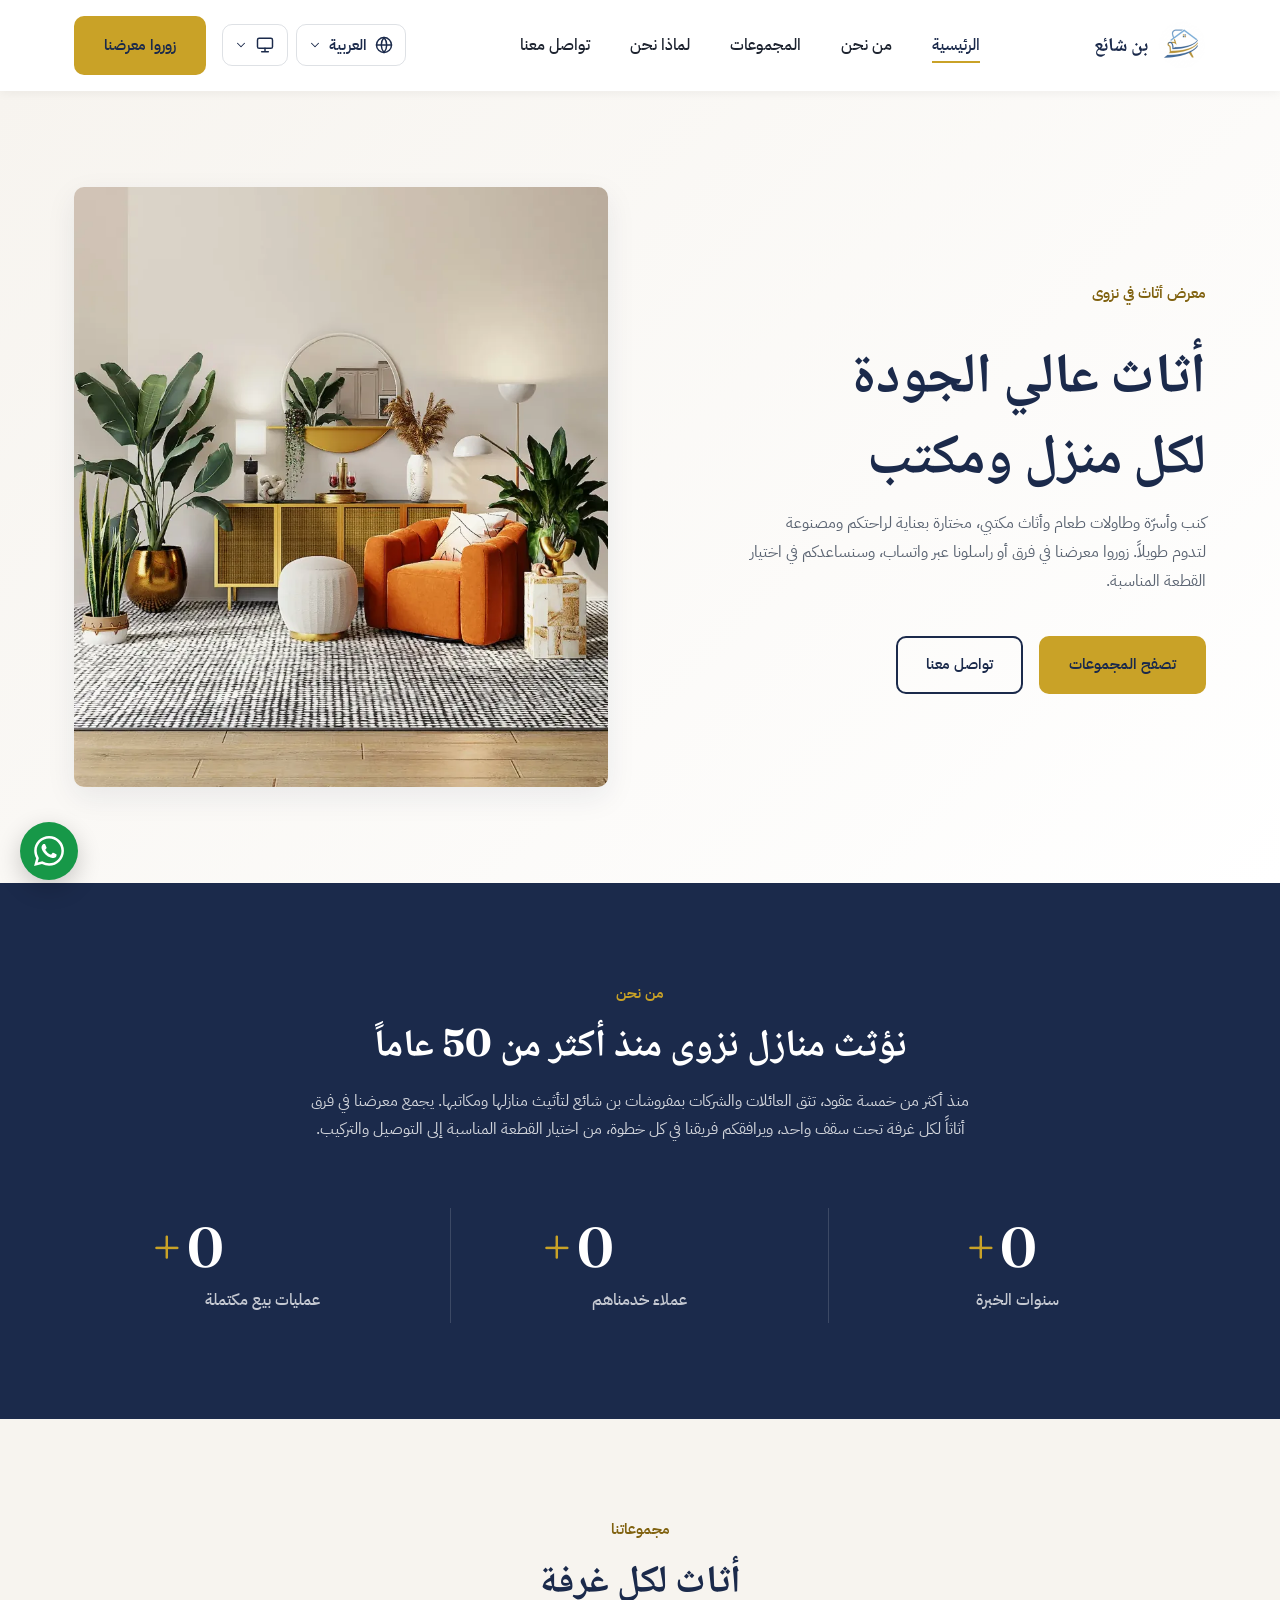
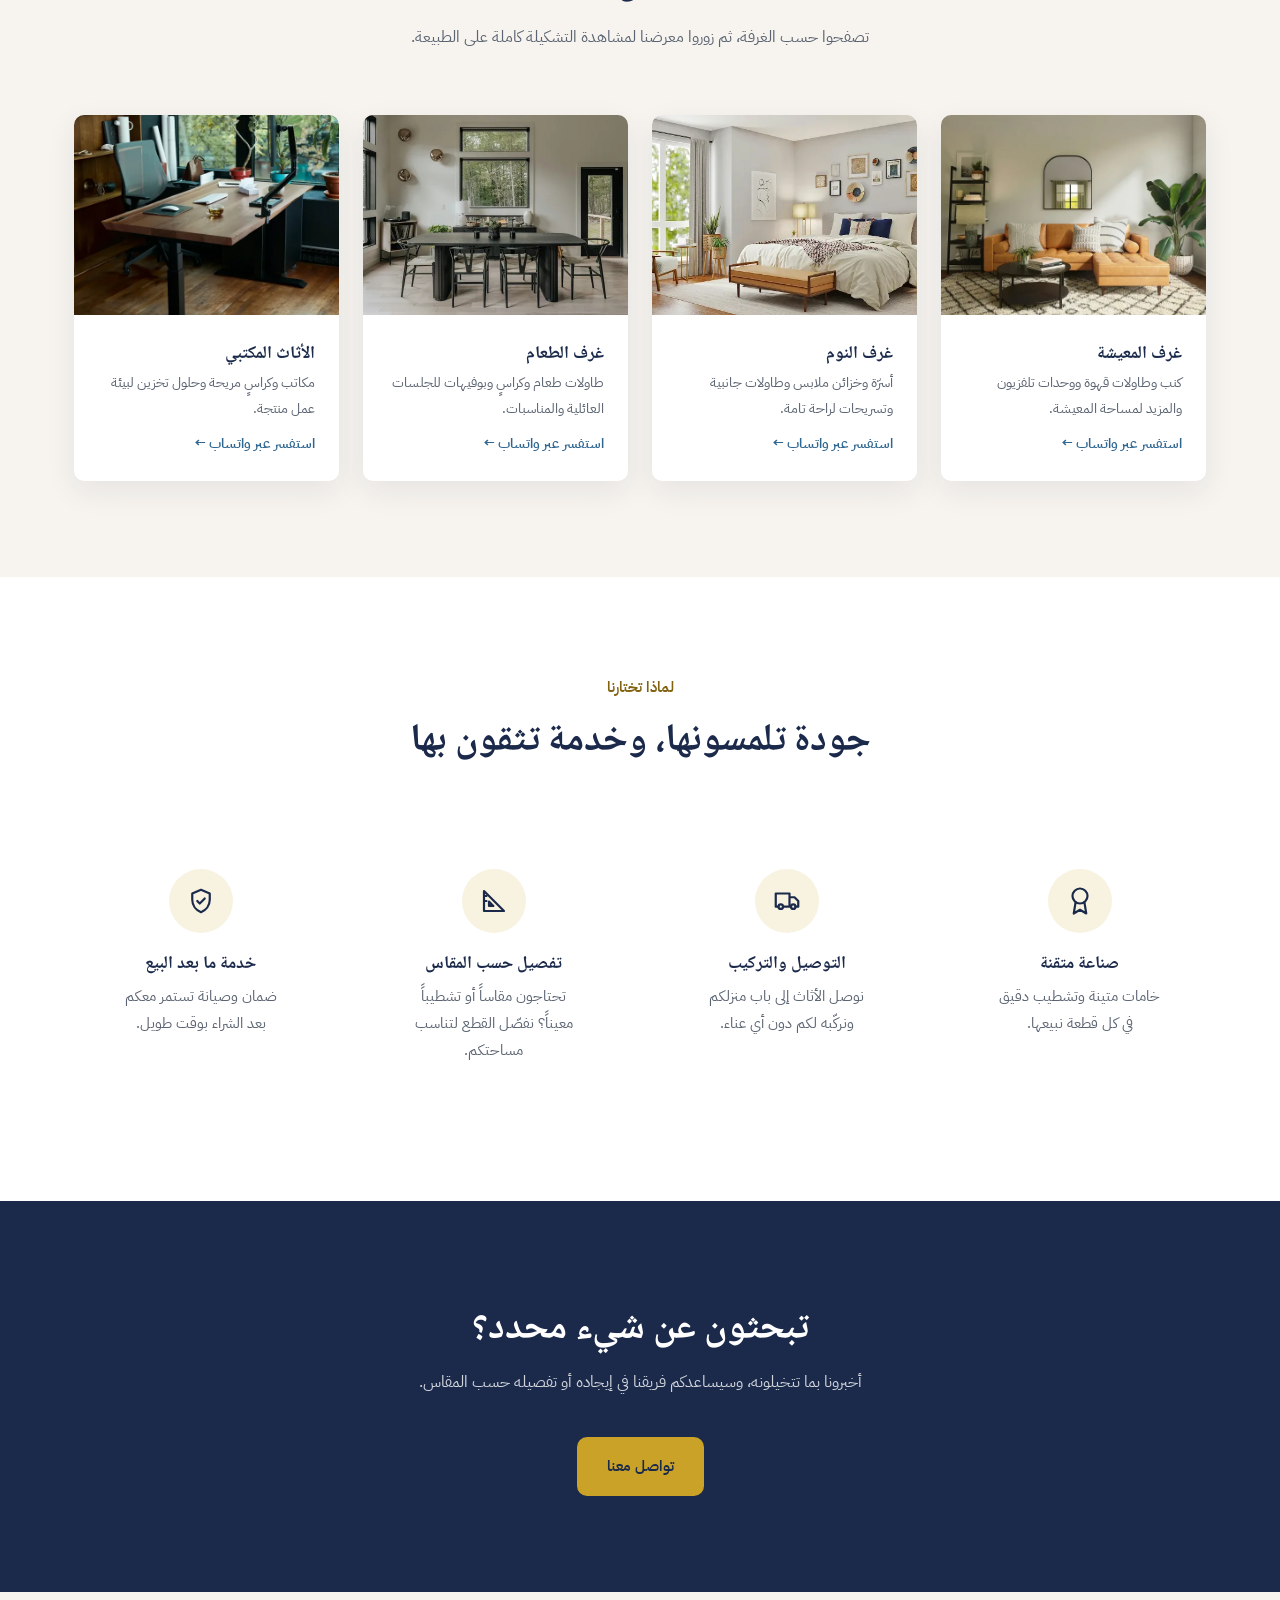
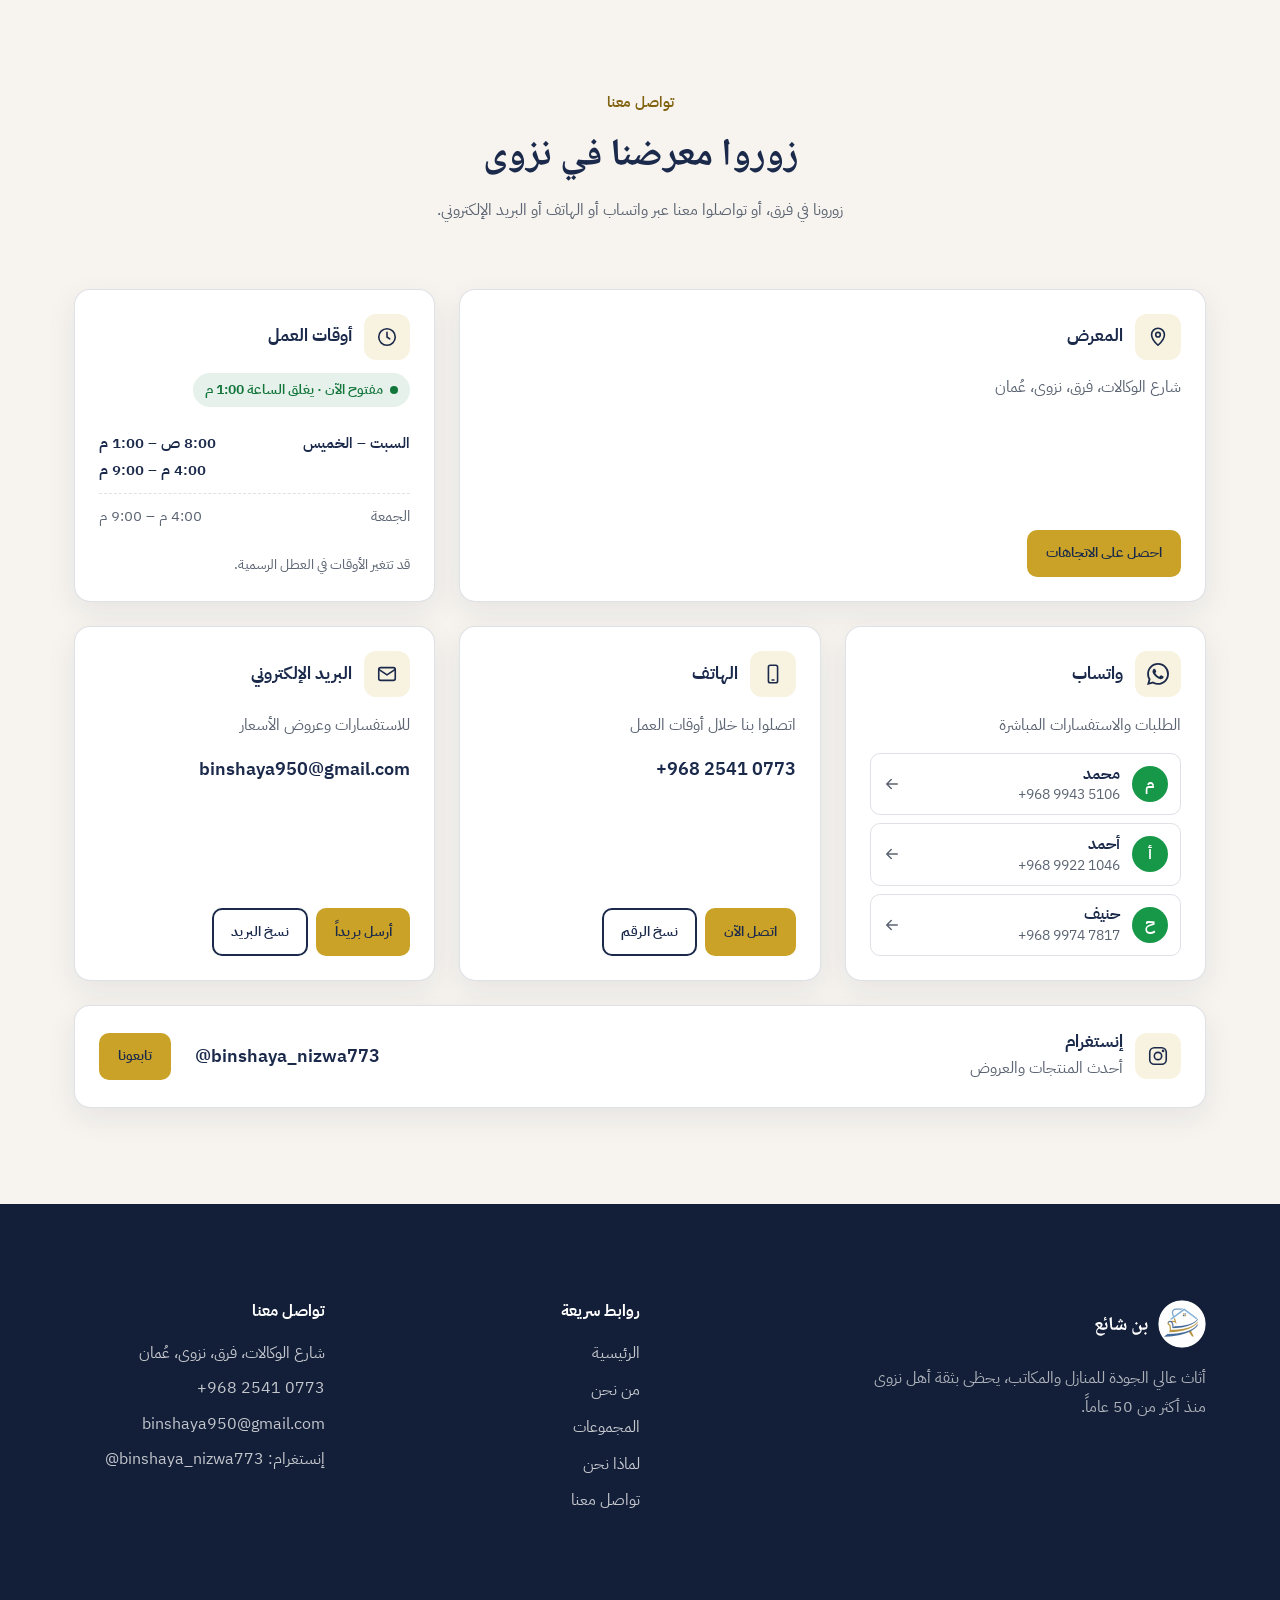
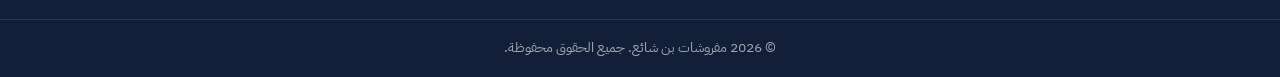
==== commit 23c8003a: "About section, black dark theme and WhatsApp fixes - Add an About section with +50 years, +4,000 cli" ====
--- a/docs/ar/index.html
+++ b/docs/ar/index.html
@@ -3,8 +3,9 @@
 <head>
     <meta charset ="UTF-8">
     <meta name ="viewport" content="width=device-width, initial-scale=1.0">
-    <meta name = "description" content = "معرض مفروشات بن شائع في فرق، نزوى: كنب وغرف نوم وطاولات طعام وأثاث مكتبي، مع التوصيل والتركيب والتفصيل حسب المقاس. زوروا معرضنا أو راسلونا عبر واتساب.">
-    <meta name = "theme-color" content = "#1B2A4B">
+    <meta name = "description" content = "مفروشات بن شائع، معرض أثاث في فرق، نزوى، يحظى بثقة عملائه منذ أكثر من 50 عاماً: كنب وغرف نوم وطاولات طعام وأثاث مكتبي، مع التوصيل والتركيب والتفصيل حسب المقاس.">
+    <meta name = "theme-color" content = "#1B2A4B" media = "(prefers-color-scheme: light)">
+    <meta name = "theme-color" content = "#111111" media = "(prefers-color-scheme: dark)">
     <meta name = "color-scheme" content = "light dark">
 
     <!-- Apply the saved theme before the page is drawn, so it never flashes the wrong colours -->
@@ -28,7 +29,7 @@
     <meta property = "og:type" content = "website">
     <meta property = "og:site_name" content = "مفروشات بن شائع">
     <meta property = "og:title" content = "مفروشات بن شائع | معرض أثاث في نزوى، عُمان">
-    <meta property = "og:description" content = "كنب وغرف نوم وطاولات طعام وأثاث مكتبي، مع التوصيل والتركيب والتفصيل حسب المقاس. زوروا معرضنا في فرق، نزوى.">
+    <meta property = "og:description" content = "كنب وغرف نوم وطاولات طعام وأثاث مكتبي من معرض في نزوى يحظى بالثقة منذ أكثر من 50 عاماً. التوصيل والتركيب والتفصيل حسب المقاس.">
     <meta property = "og:url" content = "https://d4rkyg.github.io/binshaya-furniture/ar/">
     <meta property = "og:image" content = "https://d4rkyg.github.io/binshaya-furniture/assets/images/og-image-ar.jpg">
     <meta property = "og:image:width" content = "1200">
@@ -105,6 +106,7 @@
                 <ul class = "nav-list" >
 
                     <li><a href="#home" class = "nav-link"> الرئيسية </a></li>
+                    <li><a href="#about" class = "nav-link"> من نحن </a></li>
                     <li><a href="#collections" class = "nav-link"> المجموعات </a></li>
                     <li><a href="#why-us" class = "nav-link"> لماذا نحن </a></li>
                     <li><a href="#contact" class = "nav-link"> تواصل معنا </a></li>
@@ -182,11 +184,11 @@
 
                 <div class = "hero-content">
 
-                    <p class = "eyebrow"> أثاث للحياة العصرية </p>
-                    <h1> ارتقِ بمساحتك مع أثاث عالي الجودة </h1>
-                    <p class = "hero-text"> 
-                        اكتشفوا كنباً وأسرّة وطاولات طعام وقطع أثاث مكتبية مصنوعة بعناية لتدوم طويلاً.
-                        زوروا معرضنا أو تصفحوا مجموعاتنا لتجدوا ما يناسب منزلكم تماماً.
+                    <p class = "eyebrow"> معرض أثاث في نزوى </p>
+                    <h1> أثاث عالي الجودة لكل منزل ومكتب </h1>
+                    <p class = "hero-text">
+                        كنب وأسرّة وطاولات طعام وأثاث مكتبي، مختارة بعناية لراحتكم ومصنوعة لتدوم طويلاً.
+                        زوروا معرضنا في فرق أو راسلونا عبر واتساب، وسنساعدكم في اختيار القطعة المناسبة.
                     </p>
 
                     <div class = "hero-actions">
@@ -203,6 +205,39 @@
             </div>
         </section>
 
+        <!-- About section (the numbers count up as they scroll into view; script.js reads them from the page) -->
+
+        <section class = "about section band" id = "about" aria-labelledby = "about-title">
+            <div class = "container">
+
+                <div class = "about-content">
+                    <p class = "eyebrow"> من نحن </p>
+                    <h2 id = "about-title"> نؤثث منازل نزوى منذ أكثر من 50 عاماً </h2>
+                    <p>
+                        منذ أكثر من خمسة عقود، تثق العائلات والشركات بمفروشات بن شائع لتأثيث منازلها ومكاتبها.
+                        يجمع معرضنا في فرق أثاثاً لكل غرفة تحت سقف واحد، ويرافقكم فريقنا في كل خطوة،
+                        من اختيار القطعة المناسبة إلى التوصيل والتركيب.
+                    </p>
+                </div>
+
+                <ul class = "stats">
+                    <li class = "stat">
+                        <span class = "stat-value"><span class = "stat-plus">+</span><span class = "stat-number">50</span></span>
+                        <span class = "stat-label"> سنوات الخبرة </span>
+                    </li>
+                    <li class = "stat">
+                        <span class = "stat-value"><span class = "stat-plus">+</span><span class = "stat-number">4,000</span></span>
+                        <span class = "stat-label"> عملاء خدمناهم </span>
+                    </li>
+                    <li class = "stat">
+                        <span class = "stat-value"><span class = "stat-plus">+</span><span class = "stat-number">19,000</span></span>
+                        <span class = "stat-label"> عمليات بيع مكتملة </span>
+                    </li>
+                </ul>
+
+            </div>
+        </section>
+
         <!-- Collections section -->
 
         <section class = "collections section section-alt" id = "collections">
@@ -211,6 +246,7 @@
                 <div class = "section-header">
                     <p class = "eyebrow"> مجموعاتنا </p>
                     <h2> أثاث لكل غرفة </h2>
+                    <p class = "section-intro"> تصفحوا حسب الغرفة، ثم زوروا معرضنا لمشاهدة التشكيلة كاملة على الطبيعة. </p>
                 </div>
 
                 <div class = "collections-grid">
@@ -220,7 +256,7 @@
                         <div class = "collection-info">
                             <h3> غرف المعيشة </h3>
                             <p> كنب وطاولات قهوة ووحدات تلفزيون والمزيد لمساحة المعيشة.</p>
-                            <a href = "mailto:binshaya950@gmail.com?subject=%D8%A7%D8%B3%D8%AA%D9%81%D8%B3%D8%A7%D8%B1%3A%20%D8%A3%D8%AB%D8%A7%D8%AB%20%D8%BA%D8%B1%D9%81%20%D8%A7%D9%84%D9%85%D8%B9%D9%8A%D8%B4%D8%A9" class = "text-link"> استفسر عبر البريد &larr;</a>
+                            <a href = "#contact" class = "text-link" data-open-whatsapp data-whatsapp-message = "السلام عليكم، أتواصل معكم عبر موقعكم الإلكتروني وأود الاستفسار عن أثاث غرف المعيشة."> استفسر عبر واتساب &larr;</a>
                         </div>
                     </article>
 
@@ -229,7 +265,7 @@
                         <div class = "collection-info">
                             <h3> غرف النوم </h3>
                             <p> أسرّة وخزائن ملابس وطاولات جانبية وتسريحات لراحة تامة.</p>
-                            <a href = "mailto:binshaya950@gmail.com?subject=%D8%A7%D8%B3%D8%AA%D9%81%D8%B3%D8%A7%D8%B1%3A%20%D8%A3%D8%AB%D8%A7%D8%AB%20%D8%BA%D8%B1%D9%81%20%D8%A7%D9%84%D9%86%D9%88%D9%85" class = "text-link"> استفسر عبر البريد &larr;</a>
+                            <a href = "#contact" class = "text-link" data-open-whatsapp data-whatsapp-message = "السلام عليكم، أتواصل معكم عبر موقعكم الإلكتروني وأود الاستفسار عن أثاث غرف النوم."> استفسر عبر واتساب &larr;</a>
                         </div>
                     </article>
 
@@ -237,8 +273,8 @@
                         <img src = "../assets/images/dining-room.webp" srcset = "../assets/images/dining-room-600.webp 600w, ../assets/images/dining-room.webp 1200w" sizes = "(max-width: 720px) calc(100vw - 48px), (max-width: 960px) calc(50vw - 36px), 270px" alt = "مجموعة أثاث غرف الطعام" width = "1200" height = "800" loading = "lazy">
                         <div class = "collection-info">
                             <h3> غرف الطعام </h3>
-                            <p> طاولات طعام وكراسٍ وبوفيهات ووحدات تخزين لجلسات عائلية لا تُنسى.</p>
-                            <a href = "mailto:binshaya950@gmail.com?subject=%D8%A7%D8%B3%D8%AA%D9%81%D8%B3%D8%A7%D8%B1%3A%20%D8%A3%D8%AB%D8%A7%D8%AB%20%D8%BA%D8%B1%D9%81%20%D8%A7%D9%84%D8%B7%D8%B9%D8%A7%D9%85" class = "text-link"> استفسر عبر البريد &larr;</a>
+                            <p> طاولات طعام وكراسٍ وبوفيهات للجلسات العائلية والمناسبات.</p>
+                            <a href = "#contact" class = "text-link" data-open-whatsapp data-whatsapp-message = "السلام عليكم، أتواصل معكم عبر موقعكم الإلكتروني وأود الاستفسار عن أثاث غرف الطعام."> استفسر عبر واتساب &larr;</a>
                         </div>
                     </article>
 
@@ -247,7 +283,7 @@
                         <div class = "collection-info">
                             <h3> الأثاث المكتبي </h3>
                             <p> مكاتب وكراسٍ مريحة وحلول تخزين لبيئة عمل منتجة.</p>
-                            <a href = "mailto:binshaya950@gmail.com?subject=%D8%A7%D8%B3%D8%AA%D9%81%D8%B3%D8%A7%D8%B1%3A%20%D8%A7%D9%84%D8%A3%D8%AB%D8%A7%D8%AB%20%D8%A7%D9%84%D9%85%D9%83%D8%AA%D8%A8%D9%8A" class = "text-link"> استفسر عبر البريد &larr;</a>
+                            <a href = "#contact" class = "text-link" data-open-whatsapp data-whatsapp-message = "السلام عليكم، أتواصل معكم عبر موقعكم الإلكتروني وأود الاستفسار عن الأثاث المكتبي."> استفسر عبر واتساب &larr;</a>
                         </div>
                     </article>
                 </div>
@@ -286,7 +322,7 @@
                         <span class = "feature-icon" aria-hidden = "true">
                             <svg viewBox = "0 0 24 24"><path d = "M4 20V4l16 16z"/><path d = "M8 16v-3.5l3.5 3.5z"/><path d = "M4 8h2M4 12h2"/></svg>
                         </span>
-                        <h3> حلول حسب الطلب </h3>
+                        <h3> تفصيل حسب المقاس </h3>
                         <p> تحتاجون مقاساً أو تشطيباً معيناً؟ نفصّل القطع لتناسب مساحتكم.</p>
                     </article>
 
@@ -305,11 +341,11 @@
 
         <!-- Call-to-action section -->
 
-        <section class = "cta section" aria-labelledby="cta-title">
+        <section class = "cta section band" aria-labelledby = "cta-title">
 
             <div class = "container cta-container">
                 <h2 id = "cta-title"> تبحثون عن شيء محدد؟ </h2>
-                <p> أخبرونا بما تتخيلونه، وسيساعدكم فريقنا في إيجاده أو تصنيعه.</p>
+                <p> أخبرونا بما تتخيلونه، وسيساعدكم فريقنا في إيجاده أو تفصيله حسب المقاس.</p>
                 <a href = "#contact" class = "btn btn-primary"> تواصل معنا </a>
             </div>
 
@@ -323,6 +359,7 @@
                 <div class = "section-header">
                     <p class = "eyebrow"> تواصل معنا </p>
                     <h2> زوروا معرضنا في نزوى </h2>
+                    <p class = "section-intro"> زورونا في فرق، أو تواصلوا معنا عبر واتساب أو الهاتف أو البريد الإلكتروني. </p>
                 </div>
 
                 <div class = "contact-cards">
@@ -376,7 +413,7 @@
                         <p> الطلبات والاستفسارات المباشرة </p>
                         <ul class = "wa-contacts">
                                 <li>
-                                    <a href = "https://wa.me/96899435106?text=%D9%85%D8%B1%D8%AD%D8%A8%D8%A7%D9%8B%20%D9%85%D9%81%D8%B1%D9%88%D8%B4%D8%A7%D8%AA%20%D8%A8%D9%86%20%D8%B4%D8%A7%D8%A6%D8%B9%D8%8C%20%D8%A3%D8%AA%D9%88%D8%A7%D8%B5%D9%84%20%D9%85%D8%B9%D9%83%D9%85%20%D9%85%D9%86%20%D9%85%D9%88%D9%82%D8%B9%D9%83%D9%85%20%D8%A7%D9%84%D8%A5%D9%84%D9%83%D8%AA%D8%B1%D9%88%D9%86%D9%8A." class = "wa-contact" target = "_blank" rel = "noopener">
+                                    <a href = "https://api.whatsapp.com/send?phone=96899435106&amp;text=%D8%A7%D9%84%D8%B3%D9%84%D8%A7%D9%85%20%D8%B9%D9%84%D9%8A%D9%83%D9%85%D8%8C%20%D8%A3%D8%AA%D9%88%D8%A7%D8%B5%D9%84%20%D9%85%D8%B9%D9%83%D9%85%20%D8%B9%D8%A8%D8%B1%20%D9%85%D9%88%D9%82%D8%B9%D9%83%D9%85%20%D8%A7%D9%84%D8%A5%D9%84%D9%83%D8%AA%D8%B1%D9%88%D9%86%D9%8A%20%D9%88%D8%A3%D9%88%D8%AF%20%D8%A7%D9%84%D8%A7%D8%B3%D8%AA%D9%81%D8%B3%D8%A7%D8%B1%20%D8%B9%D9%86%20%D9%85%D9%86%D8%AA%D8%AC%D8%A7%D8%AA%D9%83%D9%85." class = "wa-contact" target = "_blank" rel = "noopener">
                                         <span class = "wa-avatar" aria-hidden = "true"> م </span>
                                         <span class = "wa-contact-text">
                                             <span class = "wa-contact-name"> محمد </span>
@@ -386,7 +423,7 @@
                                     </a>
                                 </li>
                                 <li>
-                                    <a href = "https://wa.me/96899221046?text=%D9%85%D8%B1%D8%AD%D8%A8%D8%A7%D9%8B%20%D9%85%D9%81%D8%B1%D9%88%D8%B4%D8%A7%D8%AA%20%D8%A8%D9%86%20%D8%B4%D8%A7%D8%A6%D8%B9%D8%8C%20%D8%A3%D8%AA%D9%88%D8%A7%D8%B5%D9%84%20%D9%85%D8%B9%D9%83%D9%85%20%D9%85%D9%86%20%D9%85%D9%88%D9%82%D8%B9%D9%83%D9%85%20%D8%A7%D9%84%D8%A5%D9%84%D9%83%D8%AA%D8%B1%D9%88%D9%86%D9%8A." class = "wa-contact" target = "_blank" rel = "noopener">
+                                    <a href = "https://api.whatsapp.com/send?phone=96899221046&amp;text=%D8%A7%D9%84%D8%B3%D9%84%D8%A7%D9%85%20%D8%B9%D9%84%D9%8A%D9%83%D9%85%D8%8C%20%D8%A3%D8%AA%D9%88%D8%A7%D8%B5%D9%84%20%D9%85%D8%B9%D9%83%D9%85%20%D8%B9%D8%A8%D8%B1%20%D9%85%D9%88%D9%82%D8%B9%D9%83%D9%85%20%D8%A7%D9%84%D8%A5%D9%84%D9%83%D8%AA%D8%B1%D9%88%D9%86%D9%8A%20%D9%88%D8%A3%D9%88%D8%AF%20%D8%A7%D9%84%D8%A7%D8%B3%D8%AA%D9%81%D8%B3%D8%A7%D8%B1%20%D8%B9%D9%86%20%D9%85%D9%86%D8%AA%D8%AC%D8%A7%D8%AA%D9%83%D9%85." class = "wa-contact" target = "_blank" rel = "noopener">
                                         <span class = "wa-avatar" aria-hidden = "true"> أ </span>
                                         <span class = "wa-contact-text">
                                             <span class = "wa-contact-name"> أحمد </span>
@@ -396,7 +433,7 @@
                                     </a>
                                 </li>
                                 <li>
-                                    <a href = "https://wa.me/96899747817?text=%D9%85%D8%B1%D8%AD%D8%A8%D8%A7%D9%8B%20%D9%85%D9%81%D8%B1%D9%88%D8%B4%D8%A7%D8%AA%20%D8%A8%D9%86%20%D8%B4%D8%A7%D8%A6%D8%B9%D8%8C%20%D8%A3%D8%AA%D9%88%D8%A7%D8%B5%D9%84%20%D9%85%D8%B9%D9%83%D9%85%20%D9%85%D9%86%20%D9%85%D9%88%D9%82%D8%B9%D9%83%D9%85%20%D8%A7%D9%84%D8%A5%D9%84%D9%83%D8%AA%D8%B1%D9%88%D9%86%D9%8A." class = "wa-contact" target = "_blank" rel = "noopener">
+                                    <a href = "https://api.whatsapp.com/send?phone=96899747817&amp;text=%D8%A7%D9%84%D8%B3%D9%84%D8%A7%D9%85%20%D8%B9%D9%84%D9%8A%D9%83%D9%85%D8%8C%20%D8%A3%D8%AA%D9%88%D8%A7%D8%B5%D9%84%20%D9%85%D8%B9%D9%83%D9%85%20%D8%B9%D8%A8%D8%B1%20%D9%85%D9%88%D9%82%D8%B9%D9%83%D9%85%20%D8%A7%D9%84%D8%A5%D9%84%D9%83%D8%AA%D8%B1%D9%88%D9%86%D9%8A%20%D9%88%D8%A3%D9%88%D8%AF%20%D8%A7%D9%84%D8%A7%D8%B3%D8%AA%D9%81%D8%B3%D8%A7%D8%B1%20%D8%B9%D9%86%20%D9%85%D9%86%D8%AA%D8%AC%D8%A7%D8%AA%D9%83%D9%85." class = "wa-contact" target = "_blank" rel = "noopener">
                                         <span class = "wa-avatar" aria-hidden = "true"> ح </span>
                                         <span class = "wa-contact-text">
                                             <span class = "wa-contact-name"> حنيف </span>
@@ -474,13 +511,14 @@
                         <span class = "logo-text"> بن شائع </span>
                     </span>
                 </a>
-                <p> أثاث عالي الجودة للمنازل والمكاتب.</p>
+                <p> أثاث عالي الجودة للمنازل والمكاتب، يحظى بثقة أهل نزوى منذ أكثر من 50 عاماً.</p>
             </div>
 
             <div class = "footer-links">
                 <h2> روابط سريعة </h2>
                 <ul>
                     <li><a href = "#home"> الرئيسية </a></li>
+                    <li><a href = "#about"> من نحن </a></li>
                     <li><a href = "#collections"> المجموعات </a></li>
                     <li><a href = "#why-us"> لماذا نحن </a></li>
                     <li><a href = "#contact"> تواصل معنا </a></li>
@@ -518,9 +556,9 @@
             <p class = "wa-title"> تحدث معنا عبر واتساب </p>
             <p class = "wa-subtitle"> للطلبات والاستفسارات المباشرة </p>
             <ul class = "wa-list">
-                <li><a href = "https://wa.me/96899435106?text=%D9%85%D8%B1%D8%AD%D8%A8%D8%A7%D9%8B%20%D9%85%D9%81%D8%B1%D9%88%D8%B4%D8%A7%D8%AA%20%D8%A8%D9%86%20%D8%B4%D8%A7%D8%A6%D8%B9%D8%8C%20%D8%A3%D8%AA%D9%88%D8%A7%D8%B5%D9%84%20%D9%85%D8%B9%D9%83%D9%85%20%D9%85%D9%86%20%D9%85%D9%88%D9%82%D8%B9%D9%83%D9%85%20%D8%A7%D9%84%D8%A5%D9%84%D9%83%D8%AA%D8%B1%D9%88%D9%86%D9%8A." target = "_blank" rel = "noopener"><span class = "wa-name"> محمد </span><span class = "wa-number" dir = "ltr"> +968 9943 5106 </span></a></li>
-                <li><a href = "https://wa.me/96899221046?text=%D9%85%D8%B1%D8%AD%D8%A8%D8%A7%D9%8B%20%D9%85%D9%81%D8%B1%D9%88%D8%B4%D8%A7%D8%AA%20%D8%A8%D9%86%20%D8%B4%D8%A7%D8%A6%D8%B9%D8%8C%20%D8%A3%D8%AA%D9%88%D8%A7%D8%B5%D9%84%20%D9%85%D8%B9%D9%83%D9%85%20%D9%85%D9%86%20%D9%85%D9%88%D9%82%D8%B9%D9%83%D9%85%20%D8%A7%D9%84%D8%A5%D9%84%D9%83%D8%AA%D8%B1%D9%88%D9%86%D9%8A." target = "_blank" rel = "noopener"><span class = "wa-name"> أحمد </span><span class = "wa-number" dir = "ltr"> +968 9922 1046 </span></a></li>
-                <li><a href = "https://wa.me/96899747817?text=%D9%85%D8%B1%D8%AD%D8%A8%D8%A7%D9%8B%20%D9%85%D9%81%D8%B1%D9%88%D8%B4%D8%A7%D8%AA%20%D8%A8%D9%86%20%D8%B4%D8%A7%D8%A6%D8%B9%D8%8C%20%D8%A3%D8%AA%D9%88%D8%A7%D8%B5%D9%84%20%D9%85%D8%B9%D9%83%D9%85%20%D9%85%D9%86%20%D9%85%D9%88%D9%82%D8%B9%D9%83%D9%85%20%D8%A7%D9%84%D8%A5%D9%84%D9%83%D8%AA%D8%B1%D9%88%D9%86%D9%8A." target = "_blank" rel = "noopener"><span class = "wa-name"> حنيف </span><span class = "wa-number" dir = "ltr"> +968 9974 7817 </span></a></li>
+                <li><a href = "https://api.whatsapp.com/send?phone=96899435106&amp;text=%D8%A7%D9%84%D8%B3%D9%84%D8%A7%D9%85%20%D8%B9%D9%84%D9%8A%D9%83%D9%85%D8%8C%20%D8%A3%D8%AA%D9%88%D8%A7%D8%B5%D9%84%20%D9%85%D8%B9%D9%83%D9%85%20%D8%B9%D8%A8%D8%B1%20%D9%85%D9%88%D9%82%D8%B9%D9%83%D9%85%20%D8%A7%D9%84%D8%A5%D9%84%D9%83%D8%AA%D8%B1%D9%88%D9%86%D9%8A%20%D9%88%D8%A3%D9%88%D8%AF%20%D8%A7%D9%84%D8%A7%D8%B3%D8%AA%D9%81%D8%B3%D8%A7%D8%B1%20%D8%B9%D9%86%20%D9%85%D9%86%D8%AA%D8%AC%D8%A7%D8%AA%D9%83%D9%85." target = "_blank" rel = "noopener"><span class = "wa-name"> محمد </span><span class = "wa-number" dir = "ltr"> +968 9943 5106 </span></a></li>
+                <li><a href = "https://api.whatsapp.com/send?phone=96899221046&amp;text=%D8%A7%D9%84%D8%B3%D9%84%D8%A7%D9%85%20%D8%B9%D9%84%D9%8A%D9%83%D9%85%D8%8C%20%D8%A3%D8%AA%D9%88%D8%A7%D8%B5%D9%84%20%D9%85%D8%B9%D9%83%D9%85%20%D8%B9%D8%A8%D8%B1%20%D9%85%D9%88%D9%82%D8%B9%D9%83%D9%85%20%D8%A7%D9%84%D8%A5%D9%84%D9%83%D8%AA%D8%B1%D9%88%D9%86%D9%8A%20%D9%88%D8%A3%D9%88%D8%AF%20%D8%A7%D9%84%D8%A7%D8%B3%D8%AA%D9%81%D8%B3%D8%A7%D8%B1%20%D8%B9%D9%86%20%D9%85%D9%86%D8%AA%D8%AC%D8%A7%D8%AA%D9%83%D9%85." target = "_blank" rel = "noopener"><span class = "wa-name"> أحمد </span><span class = "wa-number" dir = "ltr"> +968 9922 1046 </span></a></li>
+                <li><a href = "https://api.whatsapp.com/send?phone=96899747817&amp;text=%D8%A7%D9%84%D8%B3%D9%84%D8%A7%D9%85%20%D8%B9%D9%84%D9%8A%D9%83%D9%85%D8%8C%20%D8%A3%D8%AA%D9%88%D8%A7%D8%B5%D9%84%20%D9%85%D8%B9%D9%83%D9%85%20%D8%B9%D8%A8%D8%B1%20%D9%85%D9%88%D9%82%D8%B9%D9%83%D9%85%20%D8%A7%D9%84%D8%A5%D9%84%D9%83%D8%AA%D8%B1%D9%88%D9%86%D9%8A%20%D9%88%D8%A3%D9%88%D8%AF%20%D8%A7%D9%84%D8%A7%D8%B3%D8%AA%D9%81%D8%B3%D8%A7%D8%B1%20%D8%B9%D9%86%20%D9%85%D9%86%D8%AA%D8%AC%D8%A7%D8%AA%D9%83%D9%85." target = "_blank" rel = "noopener"><span class = "wa-name"> حنيف </span><span class = "wa-number" dir = "ltr"> +968 9974 7817 </span></a></li>
             </ul>
         </div>
     </details>
--- a/docs/css/style.css
+++ b/docs/css/style.css
@@ -64,7 +64,7 @@
   --border: rgba(27, 42, 75, 0.14);
   --header-bg: #FFFFFF;
   --header-bg-scrolled: rgba(255, 255, 255, 0.96);
-  --cta-bg: #1B2A4B;
+  --band-bg: #1B2A4B; /* navy strips: About and the call to action */
   --footer-bg: #131F38;
   --success: #12753A;
   --success-bg: rgba(18, 117, 58, 0.1);
@@ -97,58 +97,60 @@
   --container-width: 1180px;
 }
 
-/* Dark theme: chosen in the theme menu, or "System" when the device is set to dark */
+/* Dark theme: chosen in the theme menu, or "System" when the device is set to dark.
+   Black and dark grey with gold accents; the navy bands turn dark grey, so there is no blue.
+   The two blocks below hold the same values; change both together. */
 :root[data-theme="dark"] {
   color-scheme: dark;
-  --bg: #0F1729;
-  --bg-alt: #141E33;
-  --surface: #1A253D;
-  --heading: #F2EDE3;
-  --text: #D9DEE7;
-  --text-muted: #A7B0BF;
-  --accent-text: #D9B44A;
+  --bg: #111111;
+  --bg-alt: #181818;
+  --surface: #202020;
+  --heading: #F5F5F5;
+  --text: #E0E0E0;
+  --text-muted: #A8A8A8;
+  --accent-text: #DDB955;
   --link: #8FC1E3;
   --focus: #8FC1E3;
-  --icon: #F2EDE3;
-  --icon-bg: rgba(201, 162, 39, 0.16);
-  --border: rgba(255, 255, 255, 0.12);
-  --header-bg: #0F1729;
-  --header-bg-scrolled: rgba(15, 23, 41, 0.94);
-  --cta-bg: #1E2F55;
-  --footer-bg: #0A1120;
+  --icon: #E3C064;
+  --icon-bg: rgba(221, 185, 85, 0.12);
+  --border: rgba(255, 255, 255, 0.1);
+  --header-bg: #111111;
+  --header-bg-scrolled: rgba(17, 17, 17, 0.92);
+  --band-bg: #262626;
+  --footer-bg: #0A0A0A;
   --success: #5BD08A;
   --success-bg: rgba(91, 208, 138, 0.12);
   --danger: #F97066;
   --danger-bg: rgba(249, 112, 102, 0.12);
-  --shadow: 0 10px 30px rgba(0, 0, 0, 0.35);
-  --shadow-lg: 0 18px 40px rgba(0, 0, 0, 0.45);
+  --shadow: 0 10px 30px rgba(0, 0, 0, 0.4);
+  --shadow-lg: 0 18px 40px rgba(0, 0, 0, 0.5);
 }
 
 @media (prefers-color-scheme: dark) {
   :root:not([data-theme="light"]) {
     color-scheme: dark;
-    --bg: #0F1729;
-    --bg-alt: #141E33;
-    --surface: #1A253D;
-    --heading: #F2EDE3;
-    --text: #D9DEE7;
-    --text-muted: #A7B0BF;
-    --accent-text: #D9B44A;
+    --bg: #111111;
+    --bg-alt: #181818;
+    --surface: #202020;
+    --heading: #F5F5F5;
+    --text: #E0E0E0;
+    --text-muted: #A8A8A8;
+    --accent-text: #DDB955;
     --link: #8FC1E3;
     --focus: #8FC1E3;
-    --icon: #F2EDE3;
-    --icon-bg: rgba(201, 162, 39, 0.16);
-    --border: rgba(255, 255, 255, 0.12);
-    --header-bg: #0F1729;
-    --header-bg-scrolled: rgba(15, 23, 41, 0.94);
-    --cta-bg: #1E2F55;
-    --footer-bg: #0A1120;
-  --success: #5BD08A;
-  --success-bg: rgba(91, 208, 138, 0.12);
-  --danger: #F97066;
-  --danger-bg: rgba(249, 112, 102, 0.12);
-    --shadow: 0 10px 30px rgba(0, 0, 0, 0.35);
-    --shadow-lg: 0 18px 40px rgba(0, 0, 0, 0.45);
+    --icon: #E3C064;
+    --icon-bg: rgba(221, 185, 85, 0.12);
+    --border: rgba(255, 255, 255, 0.1);
+    --header-bg: #111111;
+    --header-bg-scrolled: rgba(17, 17, 17, 0.92);
+    --band-bg: #262626;
+    --footer-bg: #0A0A0A;
+    --success: #5BD08A;
+    --success-bg: rgba(91, 208, 138, 0.12);
+    --danger: #F97066;
+    --danger-bg: rgba(249, 112, 102, 0.12);
+    --shadow: 0 10px 30px rgba(0, 0, 0, 0.4);
+    --shadow-lg: 0 18px 40px rgba(0, 0, 0, 0.5);
   }
 }
 
@@ -168,6 +170,10 @@
   font-weight: 600; /* the body font is loaded up to 600 */
 }
 
+p {
+  text-wrap: pretty; /* avoids a single word left alone on the last line */
+}
+
 h1, h2, h3 {
   font-family: var(--font-heading);
   font-weight: 600;
@@ -187,7 +193,7 @@
   outline-offset: 3px;
 }
 
-.cta :focus-visible,
+.band :focus-visible,
 .site-footer :focus-visible {
   outline-color: var(--color-gold);
 }
@@ -212,6 +218,10 @@
   max-width: 600px;
   margin-inline: auto;
   margin-bottom: var(--space-xl);
+}
+
+.section-intro {
+  color: var(--text-muted);
 }
 
 /* Hidden on screen but still read out by screen readers */
@@ -292,7 +302,7 @@
 .site-header.scrolled {
   background: var(--header-bg-scrolled);
   backdrop-filter: blur(8px);
-  box-shadow: 0 6px 20px rgba(27, 42, 75, 0.12);
+  box-shadow: 0 1px 0 var(--border), 0 6px 20px rgba(27, 42, 75, 0.12); /* the hairline keeps it apart from the page in dark mode */
 }
 
 .nav-container {
@@ -730,20 +740,82 @@
 }
 
 
-/* --- CTA Section --- */
-
-.cta {
-  background: var(--cta-bg);
+/* --- Navy bands (About and CTA) --- */
+
+.band {
+  background: var(--band-bg);
   color: var(--color-white);
   text-align: center;
 }
 
-.cta h2 {
+.band h2 {
   color: var(--color-white);
 }
 
+.band p {
+  color: rgba(255, 255, 255, 0.8);
+}
+
+.band .eyebrow {
+  color: var(--color-gold);
+}
+
+
+/* --- About Section --- */
+
+.about-content {
+  max-width: 680px;
+  margin-inline: auto;
+  margin-bottom: var(--space-xl);
+}
+
+.stats {
+  display: grid;
+  grid-template-columns: repeat(3, 1fr);
+}
+
+.stat {
+  padding: var(--space-xs) var(--space-md);
+}
+
+.stat + .stat {
+  border-inline-start: 1px solid rgba(255, 255, 255, 0.15);
+}
+
+.stat-value {
+  direction: ltr; /* "+50" reads the same way on the Arabic page */
+  display: flex;
+  justify-content: center;
+  align-items: baseline;
+  gap: 0.08em;
+  font-family: var(--font-heading);
+  font-size: clamp(2.5rem, 5vw, 3.5rem);
+  font-weight: 600;
+  line-height: 1.1;
+  color: var(--color-white);
+  font-variant-numeric: lining-nums tabular-nums;
+}
+
+/* script.js holds this at its final width while counting, so the "+" stays put */
+.stat-number {
+  text-align: left;
+}
+
+.stat-plus {
+  color: var(--color-gold);
+}
+
+.stat-label {
+  display: block;
+  margin-top: var(--space-xs);
+  color: rgba(255, 255, 255, 0.75);
+  font-weight: 500;
+}
+
+
+/* --- CTA Section --- */
+
 .cta p {
-  color: rgba(255, 255, 255, 0.8);
   margin-bottom: var(--space-lg);
   max-width: 500px;
   margin-inline: auto;
@@ -1067,6 +1139,7 @@
   width: 280px;
   padding: var(--space-md);
   background: var(--surface);
+  border: 1px solid var(--border);
   border-radius: var(--radius);
   box-shadow: var(--shadow-lg);
 }
@@ -1130,6 +1203,7 @@
 }
 
 .footer-brand p {
+  max-width: 340px;
   margin-top: var(--space-sm);
   color: rgba(255, 255, 255, 0.65);
 }
@@ -1248,10 +1322,9 @@
 
 /* --- Responsive Design --- */
 
-@media (max-width: 960px) {
-  /* Tablets and phones use the menu button, leaving room for the language and theme buttons */
-  .nav-list,
-  .nav-cta {
+/* Below 1100px the links no longer fit beside the buttons, so they move into the menu button */
+@media (max-width: 1100px) {
+  .nav-list {
     display: none;
   }
 
@@ -1271,6 +1344,13 @@
     padding: var(--space-md);
     box-shadow: var(--shadow);
   }
+}
+
+@media (max-width: 960px) {
+  /* Tablets and phones drop the showroom button, leaving room for the language and theme buttons */
+  .nav-cta {
+    display: none;
+  }
 
   .hero-container {
     grid-template-columns: 1fr;
@@ -1334,6 +1414,10 @@
 
   .footer-brand .logo {
     justify-content: center;
+  }
+
+  .footer-brand p {
+    margin-inline: auto;
   }
 
   .contact-cards {
@@ -1350,6 +1434,19 @@
   .contact-card-showroom {
     grid-template-columns: 1fr;
   }
+
+  .stats {
+    grid-template-columns: 1fr;
+  }
+
+  .stat {
+    padding: var(--space-md) 0;
+  }
+
+  .stat + .stat {
+    border-inline-start: 0;
+    border-top: 1px solid rgba(255, 255, 255, 0.15);
+  }
 }
 
 /* Very small phones: keep the logo, language, theme and menu buttons on one line */
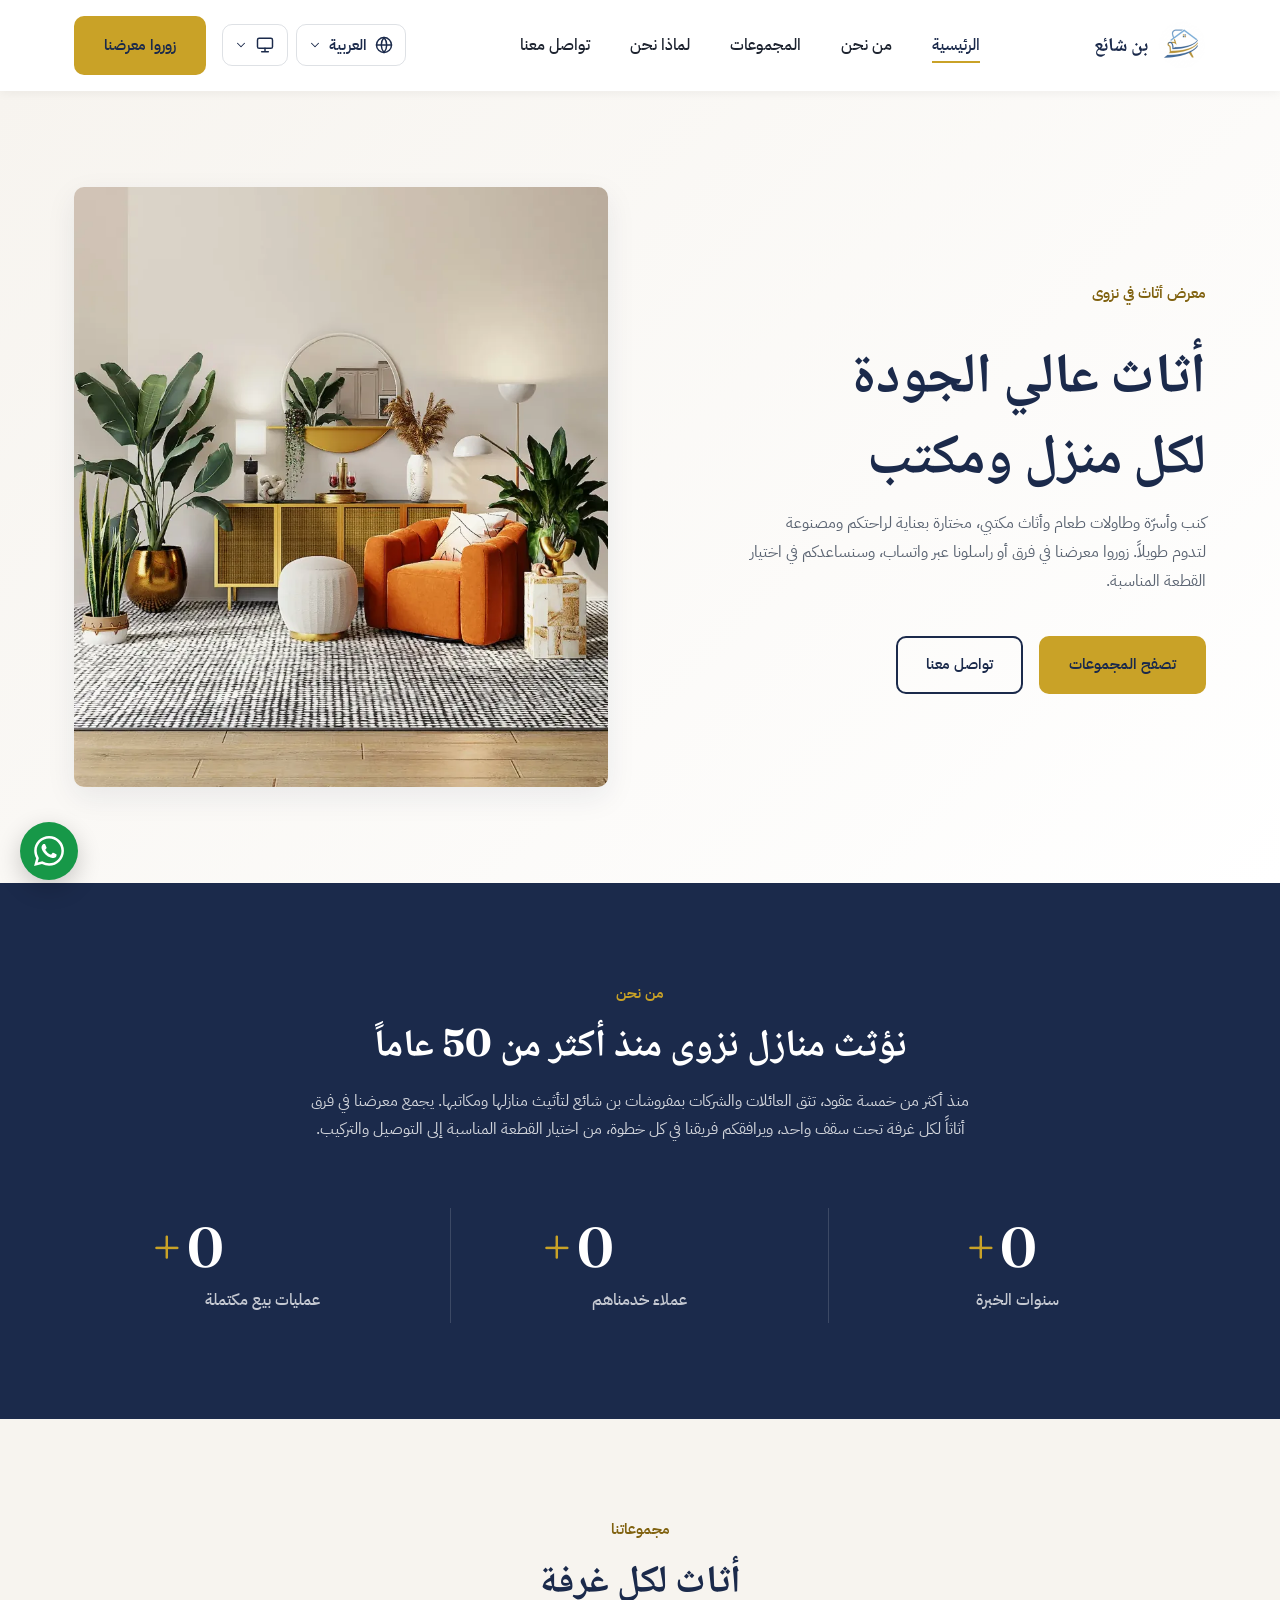
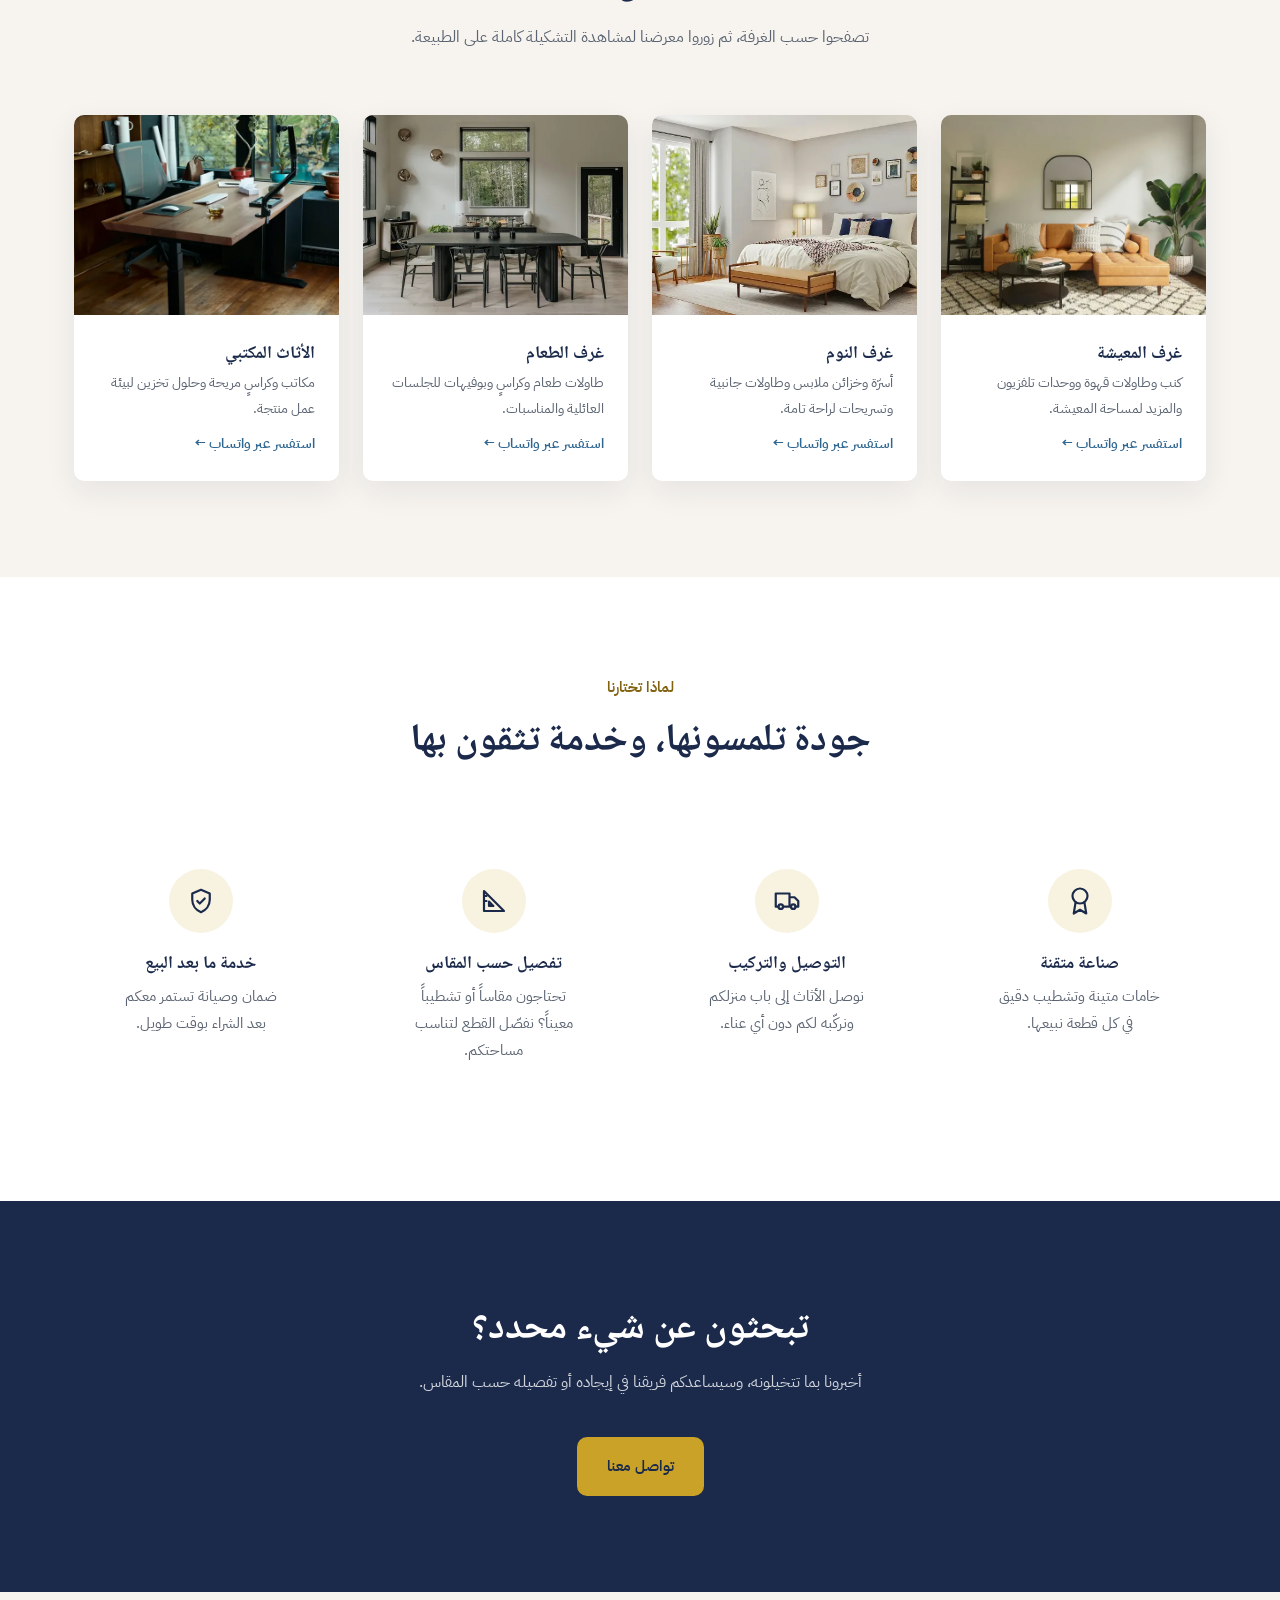
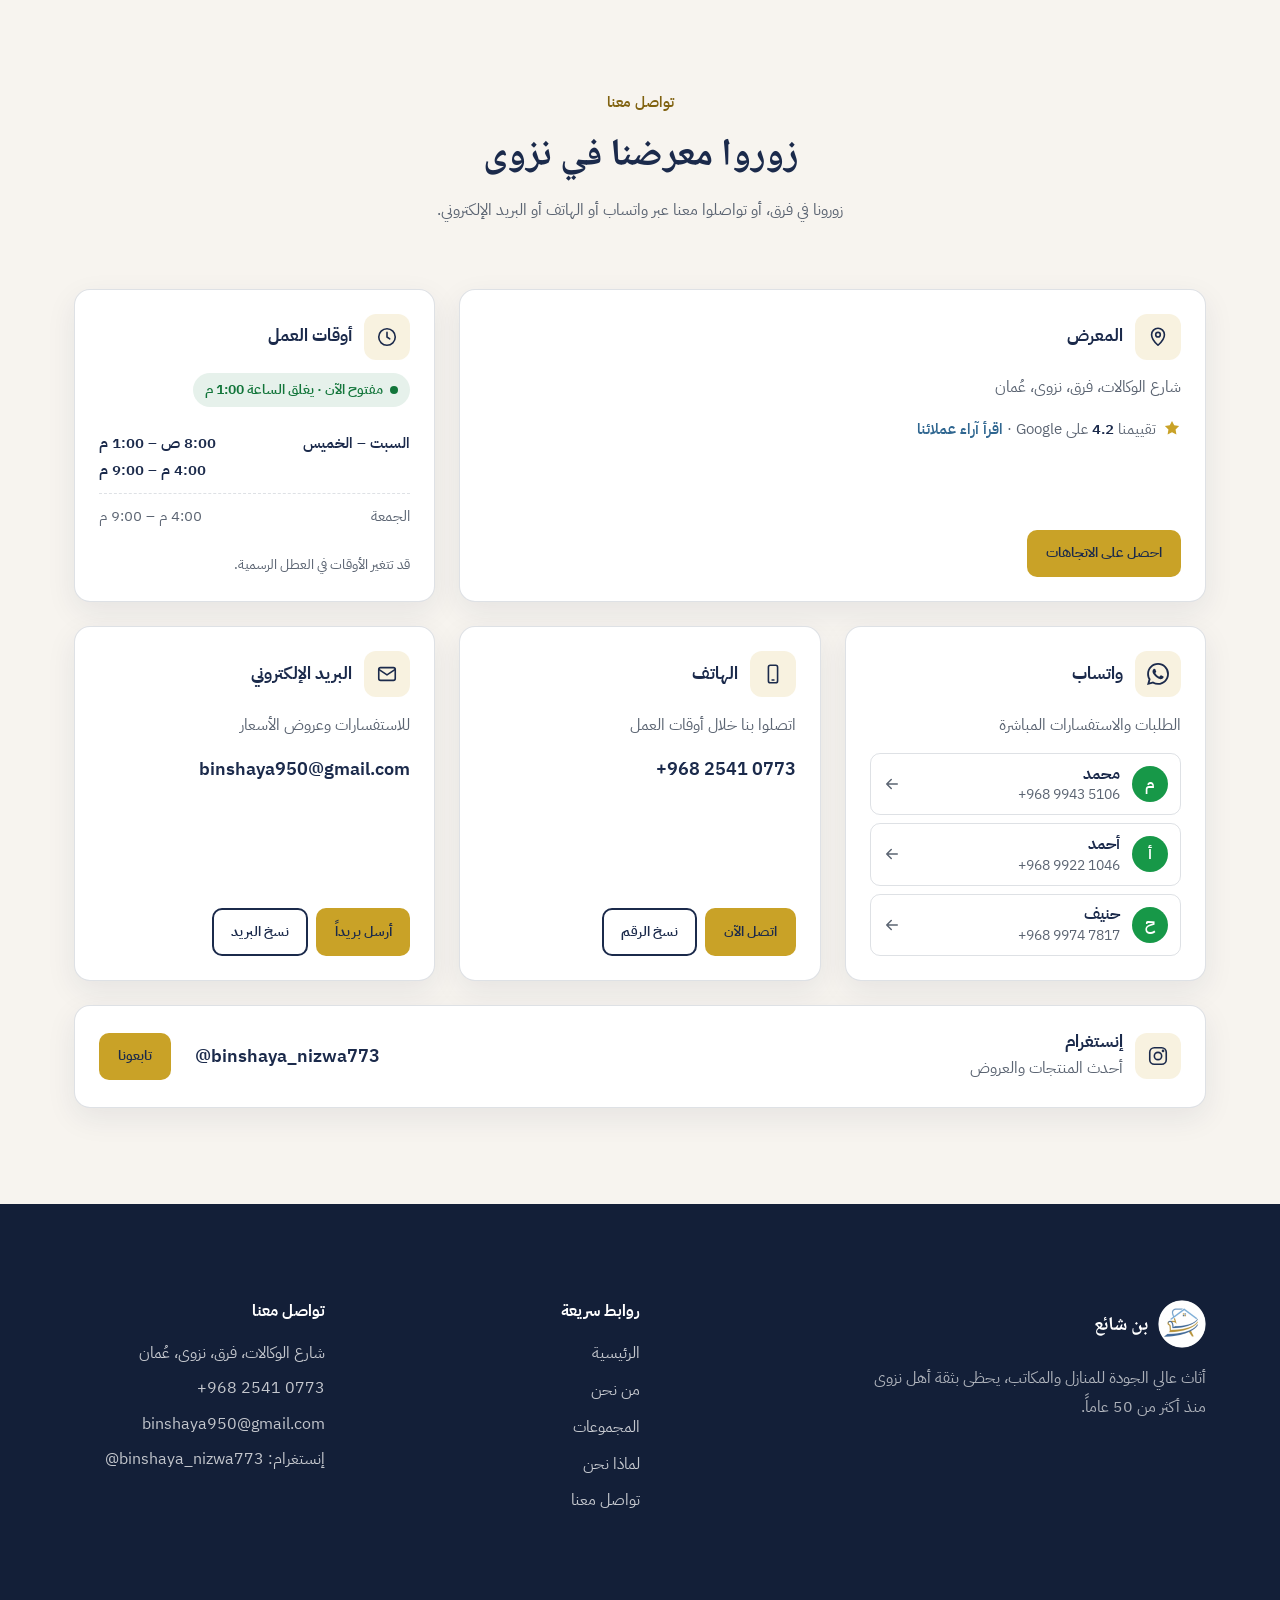
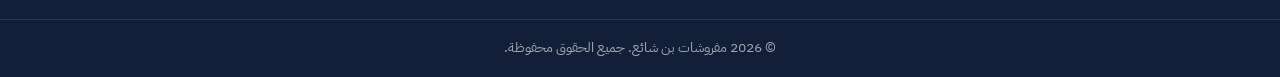
==== commit ac270711: "Make Render the main address, fix the 404 page, add Google rating - Canonical, hreflang, share-previ" ====
--- a/docs/ar/index.html
+++ b/docs/ar/index.html
@@ -18,10 +18,10 @@
 
     <title> مفروشات بن شائع | معرض أثاث في نزوى، عُمان </title>
 
-    <link rel = "canonical" href = "https://d4rkyg.github.io/binshaya-furniture/ar/">
-    <link rel = "alternate" hreflang = "en" href = "https://d4rkyg.github.io/binshaya-furniture/">
-    <link rel = "alternate" hreflang = "ar" href = "https://d4rkyg.github.io/binshaya-furniture/ar/">
-    <link rel = "alternate" hreflang = "x-default" href = "https://d4rkyg.github.io/binshaya-furniture/">
+    <link rel = "canonical" href = "https://binshaya-furniture.onrender.com/ar/">
+    <link rel = "alternate" hreflang = "en" href = "https://binshaya-furniture.onrender.com/">
+    <link rel = "alternate" hreflang = "ar" href = "https://binshaya-furniture.onrender.com/ar/">
+    <link rel = "alternate" hreflang = "x-default" href = "https://binshaya-furniture.onrender.com/">
     <link rel = "icon" href = "../assets/images/logo-96.png" type = "image/png" sizes = "96x96">
     <link rel = "apple-touch-icon" href = "../assets/images/apple-touch-icon.png">
 
@@ -30,8 +30,8 @@
     <meta property = "og:site_name" content = "مفروشات بن شائع">
     <meta property = "og:title" content = "مفروشات بن شائع | معرض أثاث في نزوى، عُمان">
     <meta property = "og:description" content = "كنب وغرف نوم وطاولات طعام وأثاث مكتبي من معرض في نزوى يحظى بالثقة منذ أكثر من 50 عاماً. التوصيل والتركيب والتفصيل حسب المقاس.">
-    <meta property = "og:url" content = "https://d4rkyg.github.io/binshaya-furniture/ar/">
-    <meta property = "og:image" content = "https://d4rkyg.github.io/binshaya-furniture/assets/images/og-image-ar.jpg">
+    <meta property = "og:url" content = "https://binshaya-furniture.onrender.com/ar/">
+    <meta property = "og:image" content = "https://binshaya-furniture.onrender.com/assets/images/og-image-ar.jpg">
     <meta property = "og:image:width" content = "1200">
     <meta property = "og:image:height" content = "630">
     <meta property = "og:image:alt" content = "معرض مفروشات بن شائع في نزوى، عُمان">
@@ -46,9 +46,9 @@
         "@type": "FurnitureStore",
         "name": "مفروشات بن شائع",
         "alternateName": "Bin Shaya'a Furniture",
-        "url": "https://d4rkyg.github.io/binshaya-furniture/ar/",
-        "logo": "https://d4rkyg.github.io/binshaya-furniture/assets/images/logo.png",
-        "image": "https://d4rkyg.github.io/binshaya-furniture/assets/images/og-image-ar.jpg",
+        "url": "https://binshaya-furniture.onrender.com/ar/",
+        "logo": "https://binshaya-furniture.onrender.com/assets/images/logo.png",
+        "image": "https://binshaya-furniture.onrender.com/assets/images/og-image-ar.jpg",
         "telephone": "+96825410773",
         "email": "binshaya950@gmail.com",
         "address": {
@@ -78,7 +78,7 @@
                 "closes": "21:00"
             }
         ],
-        "sameAs": ["https://www.instagram.com/binshaya_nizwa773/"]
+        "sameAs": ["https://www.instagram.com/binshaya_nizwa773/", "https://maps.google.com/?cid=1281486642649214182"]
     }
     </script>
 
@@ -373,6 +373,11 @@
                                 <h3> المعرض </h3>
                             </div>
                             <p> شارع الوكالات، فرق، نزوى، عُمان </p>
+                            <!-- Google rating: update the number by hand now and then -->
+                            <a href = "https://maps.google.com/?cid=1281486642649214182" class = "rating-link" target = "_blank" rel = "noopener">
+                                <svg viewBox = "0 0 24 24" aria-hidden = "true"><path d = "M12 2.5l2.94 5.96 6.56.95-4.75 4.63 1.12 6.54L12 17.5l-5.87 3.08 1.12-6.54L2.5 9.41l6.56-.95z"/></svg>
+                                <span> تقييمنا <strong>4.2</strong> على Google &middot; <span class = "rating-more">اقرأ آراء عملائنا</span> </span>
+                            </a>
                             <div class = "contact-actions">
                                 <a href = "https://maps.app.goo.gl/mPP3jFH5fj2A8CNR6" class = "btn btn-primary btn-sm" target = "_blank" rel = "noopener"> احصل على الاتجاهات </a>
                             </div>
--- a/docs/css/style.css
+++ b/docs/css/style.css
@@ -935,6 +935,39 @@
   gap: 0.85rem;
 }
 
+/* Google rating link under the showroom address */
+.rating-link {
+  display: inline-flex;
+  align-items: flex-start;
+  gap: 0.45rem;
+  align-self: flex-start;
+  color: var(--text-muted);
+  font-size: 0.95rem;
+}
+
+.rating-link svg {
+  flex-shrink: 0;
+  width: 18px;
+  height: 18px;
+  margin-top: 0.2rem; /* level with the first line of text */
+  fill: var(--color-gold);
+}
+
+.rating-link strong {
+  color: var(--heading);
+}
+
+.rating-more {
+  color: var(--link);
+  font-weight: 600;
+  white-space: nowrap;
+  transition: var(--transition);
+}
+
+.rating-link:hover .rating-more {
+  color: var(--accent-text);
+}
+
 /* Instagram: one slim row */
 .contact-card-instagram {
   flex-direction: row;
